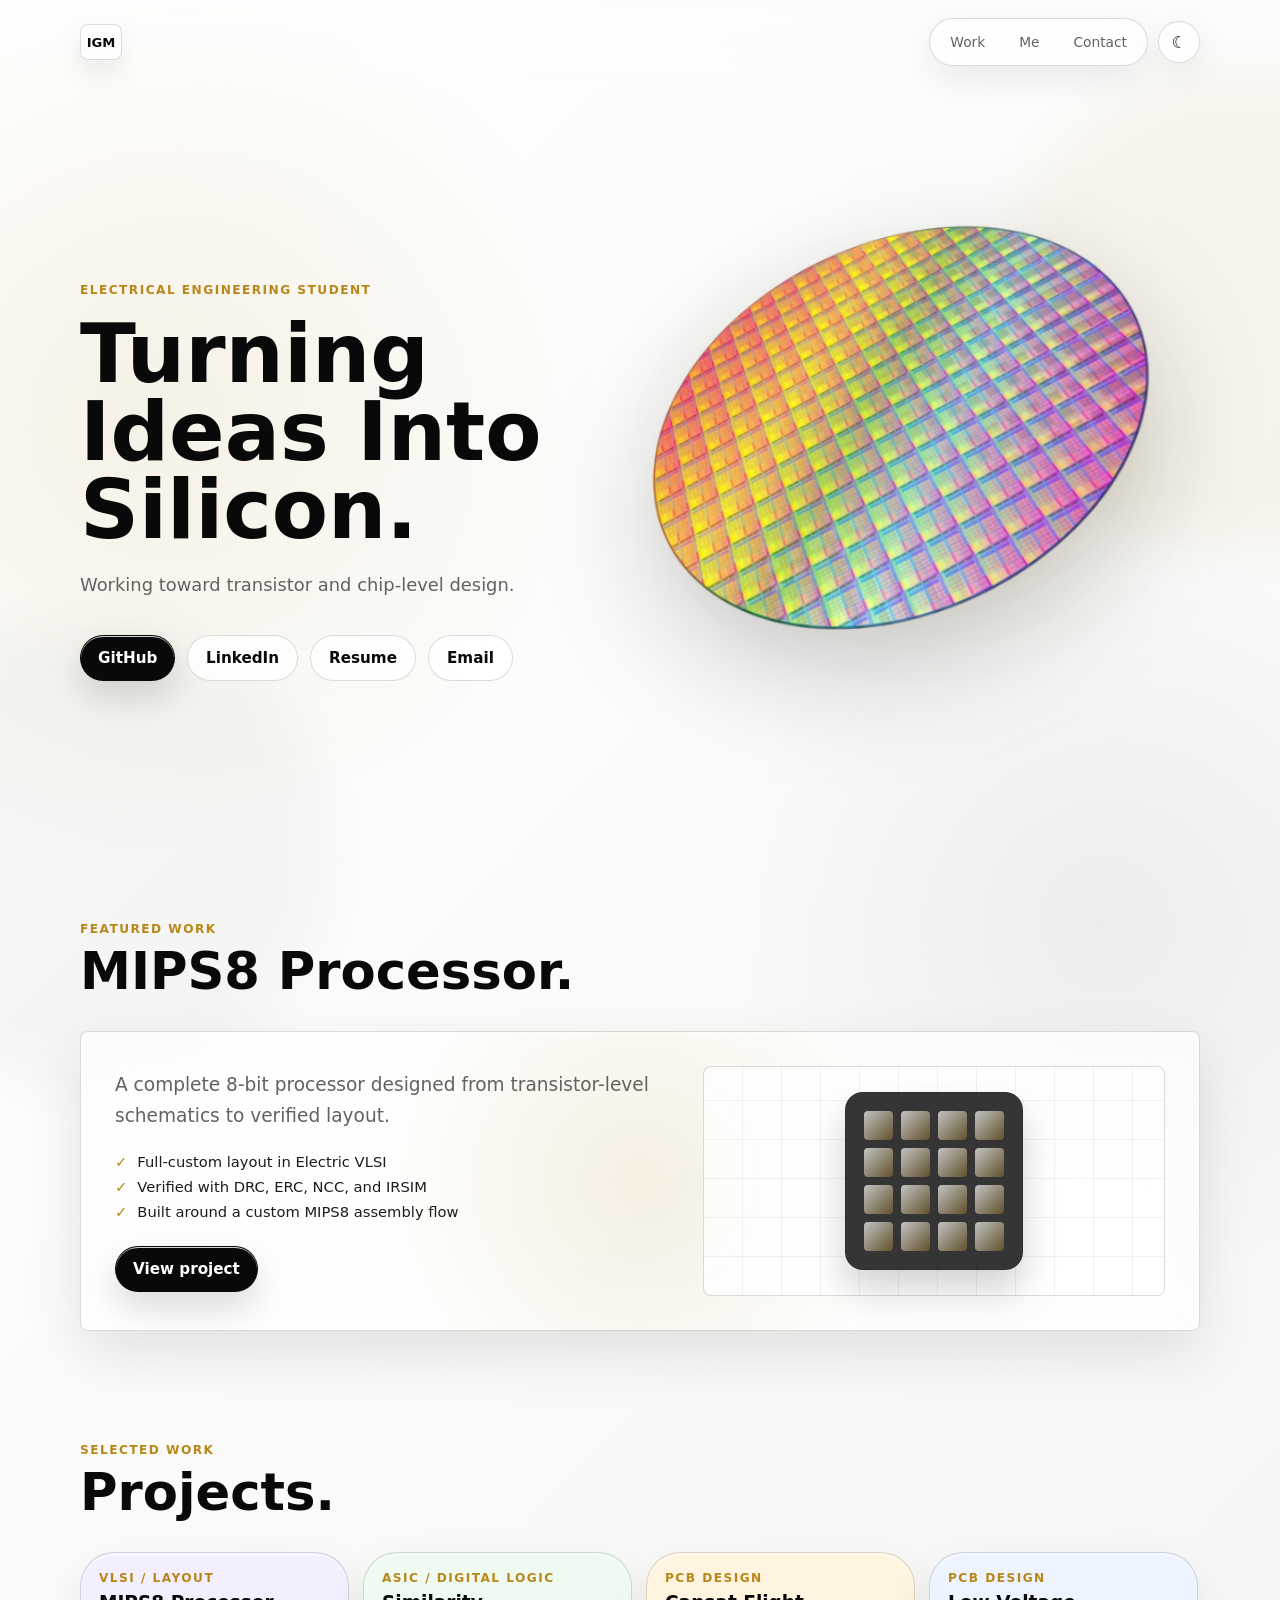
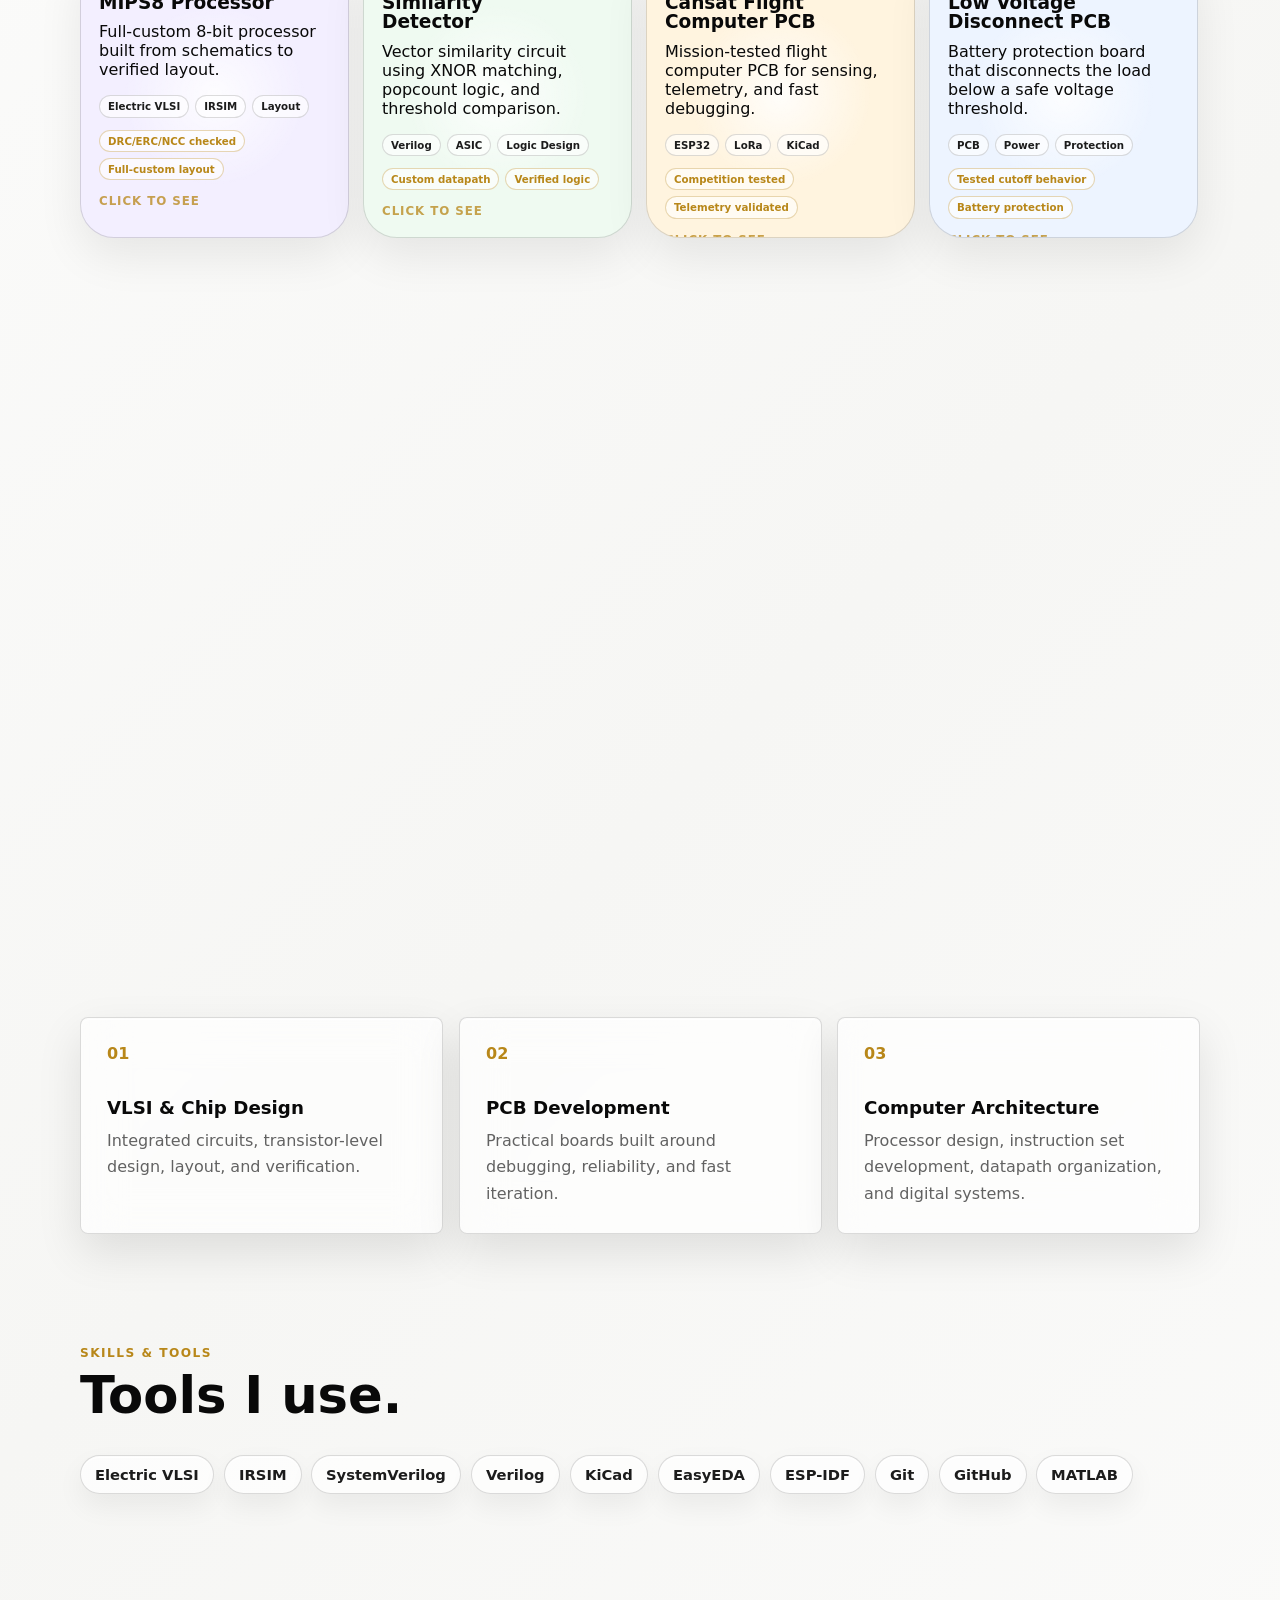
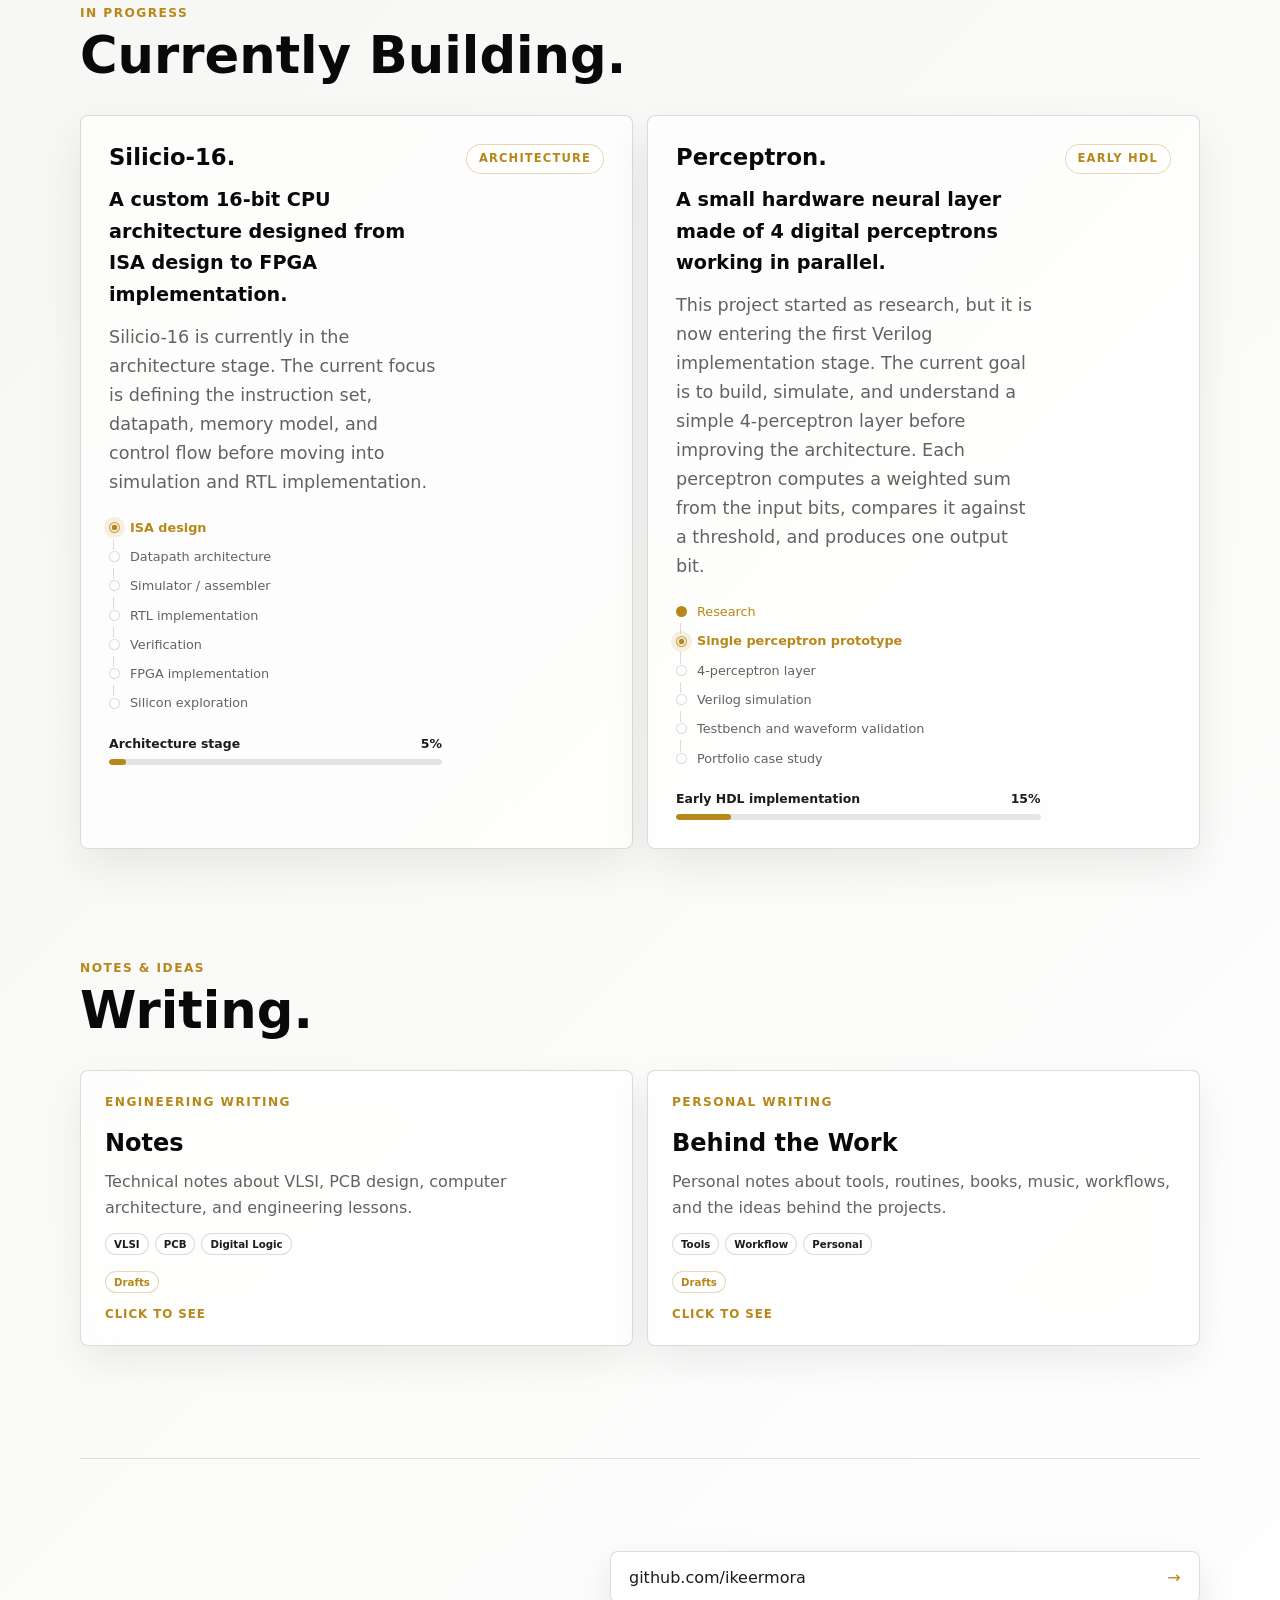
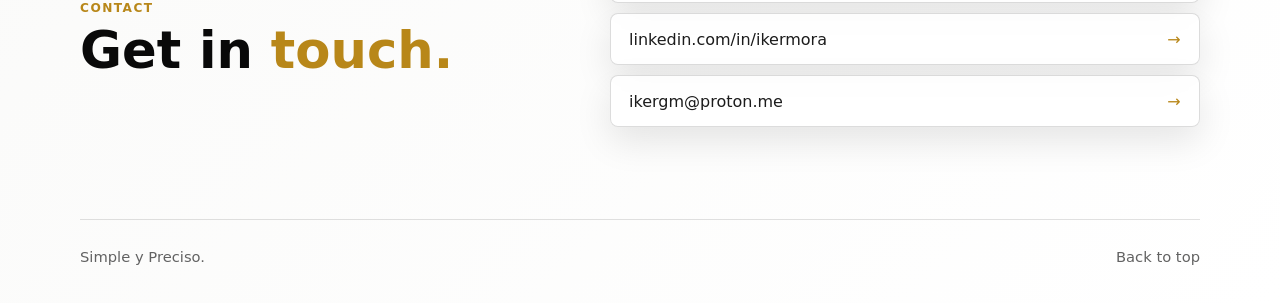
==== index.html @ d5ff3222 "Silicio-16 Update" ====
<!doctype html>
<html lang="en">
  <head>
    <meta charset="UTF-8" />
    <meta name="viewport" content="width=device-width, initial-scale=1.0" />
    <meta
      name="description"
      content="Portfolio of Iker Garcia Morales, Electrical Engineering Student focused on integrated circuit design, VLSI, computer architecture, PCB design, and custom silicon."
    />
    <title>Iker Garcia Morales | Electrical Engineering</title>
    <link rel="icon" type="image/png" href="assets/favicon-wafer.png" />
    <link rel="apple-touch-icon" href="assets/favicon-wafer.png" />
    <link
      rel="preload"
      as="image"
      type="image/avif"
      href="assets/wafer-hero-1200-v2.avif"
      imagesrcset="assets/wafer-hero-640-v2.avif 640w, assets/wafer-hero-1200-v2.avif 1200w"
      imagesizes="(max-width: 560px) 330px, (max-width: 860px) 430px, 590px"
      fetchpriority="high"
    />
    <script>
      document.documentElement.dataset.theme = localStorage.getItem("theme") || "light";
    </script>
    <!-- Google Analytics 4: configure the Measurement ID in analytics-config.js. -->
    <script src="analytics-config.js?v=1"></script>
    <script src="analytics.js?v=1"></script>
    <link rel="stylesheet" href="styles.css?v=45" />
  </head>
  <body>
    <div class="ambient ambient-one"></div>
    <div class="ambient ambient-two"></div>

    <header class="site-header">
      <a class="brand" href="./" aria-label="Iker Garcia Morales home">
        <span class="brand-mark">IGM</span>
        <span class="brand-name">Iker Garcia Morales</span>
      </a>
      <div class="header-controls">
        <nav class="nav-links" aria-label="Primary navigation">
          <a href="#work">Work</a>
          <a href="#about">Me</a>
          <a href="#contact">Contact</a>
        </nav>
        <button class="theme-toggle" type="button" aria-label="Turn on night mode" aria-pressed="false">
          <span aria-hidden="true">☾</span>
        </button>
      </div>
    </header>

    <main id="top">
      <section class="hero section-shell">
        <div class="hero-copy">
          <p class="eyebrow">Electrical Engineering Student</p>
          <h1>Turning Ideas Into Silicon.</h1>
          <p class="hero-text">
            Working toward transistor and chip-level design.
          </p>
          <div class="hero-actions" aria-label="Profile links">
            <a class="button primary" href="https://github.com/ikeermora" target="_blank" rel="noreferrer">
              GitHub
            </a>
            <a class="button secondary" href="https://www.linkedin.com/in/ikermora/" target="_blank" rel="noreferrer">
              LinkedIn
            </a>
            <a class="button secondary" href="files/Iker%27s%20Resume.pdf" target="_blank" rel="noreferrer">
              Resume
            </a>
            <button class="button secondary" type="button" data-copy-email="ikergm@proton.me">
              Email
            </button>
          </div>
        </div>

        <div class="hero-visual" aria-label="Interactive silicon wafer preview">
          <div class="wafer-stage" aria-hidden="true">
            <picture>
              <source
                type="image/avif"
                srcset="assets/wafer-hero-640-v2.avif 640w, assets/wafer-hero-1200-v2.avif 1200w"
                sizes="(max-width: 560px) 330px, (max-width: 860px) 430px, 590px"
              />
              <img
                class="wafer-image"
                src="assets/wafer-hero-1200.png"
                srcset="assets/wafer-hero-640.png 640w, assets/wafer-hero-1200.png 1200w"
                sizes="(max-width: 560px) 330px, (max-width: 860px) 430px, 590px"
                width="1200"
                height="960"
                alt=""
                decoding="async"
                fetchpriority="high"
              />
            </picture>
            <div class="wafer-lens"></div>
          </div>
        </div>
      </section>

      <section class="section-shell featured-section" aria-labelledby="featured-title">
        <div class="section-heading">
          <p class="section-kicker">Featured Work</p>
          <h2 id="featured-title">MIPS8 Processor.</h2>
        </div>
        <div class="featured-card tactile-surface">
          <div class="featured-copy">
            <p class="featured-description">
              A complete 8-bit processor designed from transistor-level schematics to verified layout.
            </p>
            <div class="proof-list" aria-label="MIPS8 project highlights">
              <span>Full-custom layout in Electric VLSI</span>
              <span>Verified with DRC, ERC, NCC, and IRSIM</span>
              <span>Built around a custom MIPS8 assembly flow</span>
            </div>
            <a class="button primary" href="projects/mips8-processor.html">View project</a>
          </div>
          <div class="featured-visual" aria-hidden="true">
            <div class="featured-chip">
              <span></span><span></span><span></span><span></span>
              <span></span><span></span><span></span><span></span>
              <span></span><span></span><span></span><span></span>
              <span></span><span></span><span></span><span></span>
            </div>
          </div>
        </div>
      </section>

      <section id="work" class="section-shell">
        <div class="section-heading">
          <p class="section-kicker">Selected Work</p>
          <h2>Projects.</h2>
        </div>

        <div class="work-grid">
          <a
            class="work-card project-bubble bubble-mips tactile-surface"
            href="projects/mips8-processor.html"
            aria-label="Open MIPS8 Processor project"
          >
            <div class="project-visual project-image-card">
              <img src="assets/7.png" alt="Layout view of the MIPS8 Processor design." loading="lazy" decoding="async" />
            </div>
            <div class="work-card-copy">
              <p class="tag">VLSI / Layout</p>
              <h3>MIPS8 Processor</h3>
              <p>
                Full-custom 8-bit processor built from schematics to verified layout.
              </p>
              <div class="project-tags" aria-label="Technologies">
                <span>Electric VLSI</span><span>IRSIM</span><span>Layout</span>
              </div>
              <div class="proof-badges" aria-label="Proof points">
                <span>DRC/ERC/NCC checked</span><span>Full-custom layout</span>
              </div>
              <span class="project-action">Click to see</span>
            </div>
          </a>

          <a
            class="work-card project-bubble bubble-sim tactile-surface"
            href="projects/similarity-detector.html"
            aria-label="Open Similarity Detector ASIC project"
          >
            <div class="project-visual project-image-card">
              <img
                class="layout-thumbnail layout-thumbnail-sim"
                src="assets/Similarity_detector_white.png"
                alt="Full chip layout view of the Similarity Detector ASIC."
                loading="lazy"
                decoding="async"
              />
            </div>
            <div class="work-card-copy">
              <p class="tag">ASIC / Digital Logic</p>
              <h3>Similarity Detector</h3>
              <p>
                Vector similarity circuit using XNOR matching, popcount logic, and threshold comparison.
              </p>
              <div class="project-tags" aria-label="Technologies">
                <span>Verilog</span><span>ASIC</span><span>Logic Design</span>
              </div>
              <div class="proof-badges" aria-label="Proof points">
                <span>Custom datapath</span><span>Verified logic</span>
              </div>
              <span class="project-action">Click to see</span>
            </div>
          </a>

          <a
            class="work-card project-bubble bubble-cansat tactile-surface"
            href="projects/cansat-flight-computer.html"
            aria-label="Open Cansat Flight Computer PCB project"
          >
            <div class="project-visual project-image-card">
              <img src="assets/2-Photoroom.png" alt="3D render of the Cansat Flight Computer PCB." loading="lazy" decoding="async" />
            </div>
            <div class="work-card-copy">
              <p class="tag">PCB Design</p>
              <h3>Cansat Flight Computer PCB</h3>
              <p>
                Mission-tested flight computer PCB for sensing, telemetry, and fast debugging.
              </p>
              <div class="project-tags" aria-label="Technologies">
                <span>ESP32</span><span>LoRa</span><span>KiCad</span>
              </div>
              <div class="proof-badges" aria-label="Proof points">
                <span>Competition tested</span><span>Telemetry validated</span>
              </div>
              <span class="project-action">Click to see</span>
            </div>
          </a>

          <a
            class="work-card project-bubble bubble-lvd tactile-surface"
            href="projects/low-voltage-disconnect.html"
            aria-label="Open Low Voltage Disconnect PCB project"
          >
            <div class="project-visual project-image-card">
              <img src="assets/3-Photoroom.png" alt="3D render of the Low Voltage Disconnect PCB." loading="lazy" decoding="async" />
            </div>
            <div class="work-card-copy">
              <p class="tag">PCB Design</p>
              <h3>Low Voltage Disconnect PCB</h3>
              <p>
                Battery protection board that disconnects the load below a safe voltage threshold.
              </p>
              <div class="project-tags" aria-label="Technologies">
                <span>PCB</span><span>Power</span><span>Protection</span>
              </div>
              <div class="proof-badges" aria-label="Proof points">
                <span>Tested cutoff behavior</span><span>Battery protection</span>
              </div>
              <span class="project-action">Click to see</span>
            </div>
          </a>
        </div>
      </section>

      <section id="about" class="section-shell intro-grid" aria-label="Me - Iker Garcia Morales">
        <div>
          <p class="section-kicker">Me</p>
          <h2>Building custom <span class="accent-text">silicon.</span></h2>
        </div>
        <div class="about-copy">
          <p>
            Hey, I’m Iker Garcia Morales, a Walton International Scholarship
            recipient at John Brown University pursuing a double major
            in Electrical Engineering and Robotics & Mechatronics Engineering.
          </p>
          <p>
            My work focuses on integrated circuit design, VLSI, and computer
            architecture, with the goal of understanding and building systems
            from the transistor level up.
          </p>
          <p>
            I’m passionate about open-source technology because I believe the
            best ideas grow when people build, learn, and share knowledge
            together.
          </p>
        </div>
      </section>

      <section id="expertise" class="section-shell expertise-section">
        <div class="section-heading">
          <p class="section-kicker">What I work on</p>
          <h2>Technical Focus.</h2>
        </div>
        <div class="expertise-grid">
          <div class="expertise-item">
            <span>01</span>
            <h3>VLSI & Chip Design</h3>
            <p>Integrated circuits, transistor-level design, layout, and verification.</p>
          </div>
          <div class="expertise-item">
            <span>02</span>
            <h3>PCB Development</h3>
            <p>Practical boards built around debugging, reliability, and fast iteration.</p>
          </div>
          <div class="expertise-item">
            <span>03</span>
            <h3>Computer Architecture</h3>
            <p>Processor design, instruction set development, datapath organization, and digital systems.</p>
          </div>
        </div>
      </section>

      <section class="section-shell skills-section">
        <div class="section-heading">
          <p class="section-kicker">Skills & Tools</p>
          <h2>Tools I use.</h2>
        </div>
        <div class="tool-grid" aria-label="Engineering tools and skills">
          <span>Electric VLSI</span>
          <span>IRSIM</span>
          <span>SystemVerilog</span>
          <span>Verilog</span>
          <span>KiCad</span>
          <span>EasyEDA</span>
          <span>ESP-IDF</span>
          <span>Git</span>
          <span>GitHub</span>
          <span>MATLAB</span>
        </div>
      </section>

      <section id="currently-building" class="section-shell current-section">
        <div class="section-heading">
          <p class="section-kicker">In Progress</p>
          <h2>Currently Building.</h2>
        </div>
        <div class="current-grid">
          <article id="silicio-16" class="current-card">
            <div class="current-copy">
              <h3>Silicio-16.</h3>
              <p class="current-lead">
                A custom 16-bit CPU architecture designed from ISA design to FPGA implementation.
              </p>
              <p>
                Silicio-16 is currently in the architecture stage. The current focus is defining
                the instruction set, datapath, memory model, and control flow before moving into
                simulation and RTL implementation.
              </p>
              <div class="roadmap" aria-label="Silicio-16 roadmap">
                <span class="is-active">ISA design</span>
                <span>Datapath architecture</span>
                <span>Simulator / assembler</span>
                <span>RTL implementation</span>
                <span>Verification</span>
                <span>FPGA implementation</span>
                <span>Silicon exploration</span>
              </div>
              <div class="progress-meta">
                <span>Architecture stage</span>
                <span>5%</span>
              </div>
              <div class="progress-track" aria-label="Silicio-16 progress: 5%">
                <span style="width: 5%"></span>
              </div>
            </div>
            <span class="status-badge">Architecture</span>
          </article>

          <article class="current-card">
            <div class="current-copy">
              <h3>Perceptron.</h3>
              <p class="current-lead">
                A small hardware neural layer made of 4 digital perceptrons working in parallel.
              </p>
              <p>
                This project started as research, but it is now entering the first Verilog
                implementation stage. The current goal is to build, simulate, and understand a
                simple 4-perceptron layer before improving the architecture. Each perceptron
                computes a weighted sum from the input bits, compares it against a threshold, and
                produces one output bit.
              </p>
              <div class="roadmap" aria-label="Perceptron roadmap">
                <span class="is-complete">Research</span>
                <span class="is-active">Single perceptron prototype</span>
                <span>4-perceptron layer</span>
                <span>Verilog simulation</span>
                <span>Testbench and waveform validation</span>
                <span>Portfolio case study</span>
              </div>
              <div class="progress-meta">
                <span>Early HDL implementation</span>
                <span>15%</span>
              </div>
              <div class="progress-track" aria-label="Perceptron progress: 15%">
                <span style="width: 15%"></span>
              </div>
            </div>
            <span class="status-badge">Early HDL</span>
          </article>
        </div>
      </section>

      <section id="writing" class="section-shell writing-section">
        <div class="section-heading">
          <p class="section-kicker">Notes & Ideas</p>
          <h2>Writing.</h2>
        </div>

        <div class="writing-overview-grid">
          <a class="writing-overview-card tactile-surface" href="writing/notes.html">
            <p class="tag">Engineering writing</p>
            <h3>Notes</h3>
            <p>Technical notes about VLSI, PCB design, computer architecture, and engineering lessons.</p>
            <div class="project-tags" aria-label="Topics">
              <span>VLSI</span><span>PCB</span><span>Digital Logic</span>
            </div>
            <span class="status-badge">Drafts</span>
            <span class="project-action">Click to see</span>
          </a>
          <a class="writing-overview-card tactile-surface" href="writing/behind-the-work.html">
            <p class="tag">Personal writing</p>
            <h3>Behind the Work</h3>
            <p>Personal notes about tools, routines, books, music, workflows, and the ideas behind the projects.</p>
            <div class="project-tags" aria-label="Topics">
              <span>Tools</span><span>Workflow</span><span>Personal</span>
            </div>
            <span class="status-badge">Drafts</span>
            <span class="project-action">Click to see</span>
          </a>
        </div>
      </section>

      <section id="contact" class="section-shell contact-section">
        <div>
          <p class="section-kicker">Contact</p>
          <h2>Get in <span class="accent-text">touch.</span></h2>
        </div>
        <div class="contact-links">
          <a href="https://github.com/ikeermora" target="_blank" rel="noreferrer">github.com/ikeermora</a>
          <a href="https://www.linkedin.com/in/ikermora/" target="_blank" rel="noreferrer">linkedin.com/in/ikermora</a>
          <button type="button" data-copy-email="ikergm@proton.me">ikergm@proton.me</button>
        </div>
      </section>
    </main>

    <footer class="site-footer">
      <span>Simple y Preciso.</span>
      <a href="#top">Back to top</a>
    </footer>

    <div class="copy-toast" role="status" aria-live="polite">Mail copiado</div>

    <script src="script.js?v=40"></script>
  </body>
</html>
---- styles.css ----
:root {
  color-scheme: light;
  --ink: #090909;
  --muted: #626262;
  --line: rgba(9, 9, 9, 0.12);
  --soft-line: rgba(9, 9, 9, 0.14);
  --panel: rgba(255, 255, 255, 0.68);
  --panel-strong: rgba(255, 255, 255, 0.86);
  --accent: #b88719;
  --graphite: #1c1c1c;
  --shadow: 0 28px 80px rgba(9, 9, 9, 0.14);
  --page-glow-one: rgba(184, 135, 25, 0.1);
  --page-glow-two: rgba(9, 9, 9, 0.05);
  --page-start: #ffffff;
  --page-mid: #f6f6f4;
  --page-end: #ffffff;
  --glass: rgba(255, 255, 255, 0.72);
  --hover-fill: rgba(9, 9, 9, 0.06);
  --image-surface: rgba(255, 255, 255, 0.2);
  --primary-bg: #090909;
  --primary-text: #ffffff;
  --ambient-two: rgba(9, 9, 9, 0.08);
  --bubble-shine: rgba(255, 255, 255, 0.86);
  --radius: 8px;
  --ease-apple: cubic-bezier(0.16, 1, 0.3, 1);
  --wafer-scale: 1;
  --wafer-opacity: 1;
  --wafer-shift: 0px;
  --card-hover-border: rgba(184, 135, 25, 0.34);
  --card-hover-glow: rgba(184, 135, 25, 0.14);
  --card-hover-shadow: 0 24px 58px rgba(9, 9, 9, 0.16);
  font-family: Inter, ui-sans-serif, system-ui, -apple-system, BlinkMacSystemFont, "Segoe UI", sans-serif;
}

:root[data-theme="dark"] {
  color-scheme: dark;
  --ink: #f7f7f3;
  --muted: #b9b9b2;
  --line: rgba(255, 255, 255, 0.14);
  --soft-line: rgba(255, 255, 255, 0.16);
  --panel: rgba(18, 18, 18, 0.62);
  --panel-strong: rgba(28, 28, 28, 0.86);
  --accent: #d5a633;
  --graphite: #f1f1ed;
  --shadow: 0 28px 80px rgba(0, 0, 0, 0.42);
  --page-glow-one: rgba(213, 166, 51, 0.12);
  --page-glow-two: rgba(255, 255, 255, 0.05);
  --page-start: #050505;
  --page-mid: #101010;
  --page-end: #050505;
  --glass: rgba(22, 22, 22, 0.72);
  --hover-fill: rgba(255, 255, 255, 0.08);
  --image-surface: rgba(255, 255, 255, 0.04);
  --primary-bg: #f7f7f3;
  --primary-text: #050505;
  --ambient-two: rgba(255, 255, 255, 0.08);
  --bubble-shine: rgba(255, 255, 255, 0.12);
  --card-hover-border: rgba(213, 166, 51, 0.24);
  --card-hover-glow: rgba(213, 166, 51, 0.1);
  --card-hover-shadow: 0 24px 58px rgba(0, 0, 0, 0.28);
}

:root[data-theme="dark"] .bubble-cansat {
  --bubble-bg: #19150e;
}

:root[data-theme="dark"] .bubble-lvd {
  --bubble-bg: #101722;
}

:root[data-theme="dark"] .bubble-mips {
  --bubble-bg: #161322;
}

:root[data-theme="dark"] .bubble-sim {
  --bubble-bg: #101a13;
}

* {
  box-sizing: border-box;
}

html {
  scroll-behavior: smooth;
}

body {
  margin: 0;
  min-height: 100vh;
  color: var(--ink);
  background:
    radial-gradient(circle at 12% 8%, var(--page-glow-one), transparent 28rem),
    radial-gradient(circle at 86% 18%, var(--page-glow-two), transparent 24rem),
    linear-gradient(135deg, var(--page-start) 0%, var(--page-mid) 48%, var(--page-end) 100%);
  overflow-x: hidden;
  transition: background 600ms var(--ease-apple), color 600ms var(--ease-apple);
}

body > .site-header,
body > main,
body > .site-footer {
  animation: page-fade-in 720ms var(--ease-apple) backwards;
}

body > main {
  animation-delay: 70ms;
}

body > .site-footer {
  animation-delay: 120ms;
}

@keyframes page-fade-in {
  from {
    opacity: 0;
    filter: blur(5px);
    transform: translateY(12px);
  }

  to {
    opacity: 1;
    filter: blur(0);
    transform: translateY(0);
  }
}

a {
  color: inherit;
  text-decoration: none;
}

.ambient {
  position: fixed;
  z-index: -1;
  width: 30rem;
  height: 30rem;
  border-radius: 50%;
  filter: blur(24px);
  opacity: 0.35;
  pointer-events: none;
}

.ambient-one {
  top: 8vh;
  right: -12rem;
  background: rgba(184, 135, 25, 0.16);
}

.ambient-two {
  bottom: -12rem;
  left: -9rem;
  background: var(--ambient-two);
}

.site-header {
  position: sticky;
  top: 0;
  z-index: 10;
  display: flex;
  align-items: center;
  justify-content: space-between;
  width: min(1120px, calc(100% - 40px));
  margin: 0 auto;
  padding: 18px 0;
  backdrop-filter: blur(20px);
  transform: translateY(0);
  transition: transform 600ms var(--ease-apple), filter 420ms var(--ease-apple), opacity 420ms var(--ease-apple);
  will-change: transform;
}

.site-header.header-hidden {
  opacity: 0;
  pointer-events: none;
  transform: translateY(-115%);
}

.brand,
.header-controls,
.nav-links {
  display: flex;
  align-items: center;
}

.header-controls {
  gap: 10px;
}

.brand {
  gap: 0;
  font-size: 0.92rem;
  font-weight: 650;
}

.brand-mark {
  display: grid;
  width: 42px;
  height: 36px;
  place-items: center;
  border: 1px solid var(--soft-line);
  border-radius: 8px;
  background: var(--glass);
  box-shadow: 0 12px 28px rgba(9, 9, 9, 0.08);
  backdrop-filter: blur(18px) saturate(1.4);
  font-size: 0.82rem;
}

.brand-name {
  display: inline-block;
  max-width: 0;
  margin-left: 0;
  opacity: 0;
  overflow: hidden;
  transform: translateX(-8px);
  transition:
    max-width 520ms var(--ease-apple),
    margin-left 420ms var(--ease-apple),
    opacity 320ms var(--ease-apple),
    transform 520ms var(--ease-apple);
  white-space: nowrap;
}

.brand:hover .brand-name,
.brand:focus-visible .brand-name {
  max-width: 180px;
  margin-left: 10px;
  opacity: 1;
  transform: translateX(0);
}

.nav-links {
  gap: 6px;
  padding: 6px;
  border: 1px solid var(--soft-line);
  border-radius: 999px;
  background: var(--glass);
  box-shadow: 0 12px 35px rgba(9, 9, 9, 0.08);
  backdrop-filter: blur(18px) saturate(1.6);
}

.nav-links a {
  border-radius: 999px;
  padding: 9px 14px;
  color: var(--muted);
  font-size: 0.86rem;
  transition: background 420ms var(--ease-apple), color 420ms var(--ease-apple);
}

.nav-links a:hover,
.nav-links a:focus-visible {
  background: var(--hover-fill);
  color: var(--ink);
}

.theme-toggle {
  display: grid;
  width: 42px;
  height: 42px;
  place-items: center;
  border: 1px solid var(--soft-line);
  border-radius: 999px;
  color: var(--ink);
  background: var(--glass);
  box-shadow: 0 12px 35px rgba(9, 9, 9, 0.08);
  backdrop-filter: blur(18px) saturate(1.6);
  cursor: pointer;
  font: inherit;
  font-size: 1.05rem;
  transition: transform 520ms var(--ease-apple), background 520ms var(--ease-apple), color 520ms var(--ease-apple);
}

.theme-toggle:hover,
.theme-toggle:focus-visible {
  transform: translateY(-2px) scale(1.04);
  background: var(--hover-fill);
}

.section-shell {
  width: min(1120px, calc(100% - 40px));
  margin: 0 auto;
}

.hero {
  display: grid;
  grid-template-columns: minmax(0, 1.04fr) minmax(320px, 0.96fr);
  gap: 64px;
  align-items: center;
  min-height: calc(100vh - 72px);
  padding: 52px 0 84px;
}

.eyebrow,
.section-kicker,
.tag {
  margin: 0;
  color: var(--accent);
  font-size: 0.76rem;
  font-weight: 760;
  letter-spacing: 0.12em;
  text-transform: uppercase;
}

h1,
h2,
h3,
p {
  overflow-wrap: break-word;
}

h1 {
  max-width: 760px;
  margin: 18px 0 22px;
  font-size: clamp(3rem, 6.4vw, 5.35rem);
  line-height: 0.95;
}

h2 {
  margin: 10px 0 0;
  font-size: clamp(2rem, 4vw, 4rem);
  line-height: 1;
}

h3 {
  margin: 0;
  font-size: 1.14rem;
}

.hero-text {
  max-width: 620px;
  margin: 0;
  color: var(--muted);
  font-size: clamp(1.03rem, 1.4vw, 1.22rem);
  line-height: 1.72;
}

.hero-actions {
  display: flex;
  flex-wrap: wrap;
  gap: 12px;
  margin-top: 34px;
}

.button {
  --pointer-x: 50%;
  --pointer-y: 50%;
  position: relative;
  display: inline-flex;
  align-items: center;
  justify-content: center;
  min-height: 46px;
  border: 0;
  border-radius: 999px;
  padding: 0 18px;
  color: inherit;
  cursor: pointer;
  font: inherit;
  font-size: 0.95rem;
  font-weight: 680;
  overflow: hidden;
  transition: transform 600ms var(--ease-apple), box-shadow 600ms var(--ease-apple), background 600ms var(--ease-apple);
}

.button::before,
.contact-links a::before,
.contact-links button::before,
.tool-grid span::before {
  position: absolute;
  inset: -1px;
  content: "";
  background: radial-gradient(circle at var(--pointer-x) var(--pointer-y), rgba(255, 255, 255, 0.9), rgba(184, 135, 25, 0.16) 34%, transparent 62%);
  opacity: 0;
  pointer-events: none;
  transition: opacity 520ms var(--ease-apple);
}

.button:hover::before,
.button:focus-visible::before,
.contact-links a:hover::before,
.contact-links a:focus-visible::before,
.contact-links button:hover::before,
.contact-links button:focus-visible::before,
.tool-grid span:hover::before {
  opacity: 1;
}

.button:hover,
.button:focus-visible {
  transform: translateY(-3px) scale(1.02);
}

.button.primary {
  color: var(--primary-text);
  background: var(--primary-bg);
  box-shadow: 0 16px 34px rgba(9, 9, 9, 0.14);
}

.button.secondary {
  border: 1px solid var(--soft-line);
  background: rgba(255, 255, 255, 0.84);
  color: var(--ink);
  backdrop-filter: blur(16px);
}

:root[data-theme="dark"] .button.secondary {
  background: rgba(52, 52, 52, 0.9);
}

.hero-visual {
  position: relative;
  min-height: 570px;
  overflow: visible;
  perspective: 1100px;
}

.wafer-stage {
  --wafer-tilt-x: 0deg;
  --wafer-tilt-y: 0deg;
  position: absolute;
  inset: 8px 0 auto auto;
  display: grid;
  width: min(112%, 590px);
  aspect-ratio: 1.25;
  place-items: center;
  overflow: visible;
  border: 0;
  border-radius: 0;
  background: transparent;
  box-shadow: none;
  backdrop-filter: none;
  opacity: var(--wafer-opacity);
  scale: var(--wafer-scale);
  translate: 0 var(--wafer-shift);
  transition: opacity 180ms linear, scale 180ms linear, translate 180ms linear;
}

.wafer-stage::before {
  position: absolute;
  inset: 18% 10% 8%;
  border-radius: 50%;
  content: "";
  background: rgba(184, 135, 25, 0.1);
  filter: blur(42px);
  opacity: 0.52;
  pointer-events: none;
  animation: wafer-glow 6.2s ease-in-out infinite;
}

.wafer-stage::after {
  display: none;
}

.wafer-stage picture {
  display: block;
  width: 100%;
  height: 100%;
  animation: wafer-idle-float 6.2s ease-in-out infinite;
  transform-origin: 52% 48%;
  will-change: transform;
}

.wafer-image {
  display: block;
  width: 100%;
  height: 100%;
  object-fit: contain;
  filter: drop-shadow(0 30px 40px rgba(9, 9, 9, 0.14));
  transform: scale(1);
  transition: transform 720ms cubic-bezier(0.16, 1, 0.3, 1), filter 720ms cubic-bezier(0.16, 1, 0.3, 1);
  will-change: transform;
}

@media (hover: hover) and (pointer: fine) {
  .wafer-stage:hover picture,
  .wafer-stage.is-lens-active picture {
    animation-play-state: paused;
  }

  .wafer-stage:hover .wafer-image,
  .wafer-stage.is-lens-active .wafer-image {
    filter: drop-shadow(0 38px 52px rgba(9, 9, 9, 0.2));
    transform: perspective(900px) rotateX(var(--wafer-tilt-y)) rotateY(var(--wafer-tilt-x)) scale(1.085);
  }

  .wafer-stage.is-lens-active::before {
    opacity: 0.74;
  }
}

.wafer-lens {
  position: absolute;
  top: 0;
  left: 0;
  z-index: 2;
  width: 124px;
  height: 124px;
  border-radius: 50%;
  opacity: 0;
  pointer-events: none;
  background-repeat: no-repeat;
  filter: drop-shadow(0 14px 18px rgba(9, 9, 9, 0.1));
  -webkit-mask-image: radial-gradient(circle, #000 46%, rgba(0, 0, 0, 0.66) 68%, transparent 100%);
  mask-image: radial-gradient(circle, #000 46%, rgba(0, 0, 0, 0.66) 68%, transparent 100%);
  transform: translate3d(-50%, -50%, 0) scale(0.92);
  transition: opacity 280ms var(--ease-apple), transform 420ms var(--ease-apple);
  will-change: left, top, background-position, opacity, transform;
}

.wafer-stage.is-lens-active .wafer-lens {
  opacity: 0.9;
  transform: translate3d(-50%, -50%, 0) scale(1);
}

@keyframes wafer-idle-float {
  0%,
  100% {
    transform: translate3d(0, 0, 0) rotate(-0.55deg);
  }
  50% {
    transform: translate3d(0, -14px, 0) rotate(0.7deg);
  }
}

@keyframes wafer-glow {
  0%,
  100% {
    opacity: 0.42;
    transform: scale(0.98);
  }
  50% {
    opacity: 0.66;
    transform: scale(1.04);
  }
}

@media (hover: none), (pointer: coarse) {
  .wafer-lens {
    display: none;
  }
}

.glass-panel {
  position: absolute;
  inset: 36px 0 auto auto;
  width: min(100%, 500px);
  aspect-ratio: 0.82;
  overflow: hidden;
  border: 1px solid var(--soft-line);
  border-radius: 8px;
  background:
    linear-gradient(135deg, rgba(255, 255, 255, 0.84), rgba(255, 255, 255, 0.34)),
    repeating-linear-gradient(90deg, rgba(9, 9, 9, 0.07) 0 1px, transparent 1px 42px),
    repeating-linear-gradient(0deg, rgba(9, 9, 9, 0.07) 0 1px, transparent 1px 42px);
  box-shadow: var(--shadow);
  backdrop-filter: blur(26px) saturate(1.7);
}

.chip-core {
  position: absolute;
  top: 22%;
  left: 18%;
  display: grid;
  grid-template-columns: repeat(2, 1fr);
  gap: 8px;
  width: 48%;
  aspect-ratio: 1;
  padding: 16px;
  border: 1px solid rgba(9, 9, 9, 0.16);
  border-radius: 8px;
  background:
    linear-gradient(135deg, rgba(12, 12, 12, 0.92), rgba(54, 54, 54, 0.78)),
    radial-gradient(circle at 20% 20%, rgba(255, 255, 255, 0.24), transparent 45%);
  box-shadow: inset 0 1px 0 rgba(255, 255, 255, 0.22), 0 28px 55px rgba(9, 9, 9, 0.18);
}

.chip-core span {
  border-radius: 4px;
  background: linear-gradient(135deg, rgba(255, 255, 255, 0.82), rgba(255, 255, 255, 0.28));
  opacity: 0.78;
}

.trace {
  position: absolute;
  height: 2px;
  background: linear-gradient(90deg, transparent, rgba(9, 9, 9, 0.46), transparent);
  transform-origin: left center;
}

.trace-one {
  top: 30%;
  left: 5%;
  width: 76%;
  transform: rotate(18deg);
}

.trace-two {
  top: 57%;
  left: 19%;
  width: 84%;
  transform: rotate(-22deg);
}

.trace-three {
  top: 78%;
  left: 6%;
  width: 70%;
  transform: rotate(9deg);
}

.pad-grid {
  position: absolute;
  right: 8%;
  bottom: 10%;
  display: grid;
  grid-template-columns: repeat(4, 1fr);
  gap: 12px;
}

.pad-grid span {
  width: 18px;
  height: 18px;
  border: 1px solid rgba(9, 9, 9, 0.12);
  border-radius: 50%;
  background: rgba(9, 9, 9, 0.08);
}

.floating-spec {
  position: absolute;
  right: 8%;
  bottom: 48px;
  width: min(310px, 72%);
  border: 1px solid var(--soft-line);
  border-radius: 8px;
  padding: 18px;
  color: inherit;
  text-align: left;
  appearance: none;
  background: rgba(255, 255, 255, 0.66);
  box-shadow: 0 18px 50px rgba(9, 9, 9, 0.12);
  backdrop-filter: blur(22px) saturate(1.6);
  cursor: pointer;
  font: inherit;
}

.floating-spec span {
  display: block;
  margin-bottom: 6px;
  color: var(--accent);
  font-size: 0.76rem;
  font-weight: 760;
  letter-spacing: 0.12em;
}

.floating-spec strong {
  display: block;
  line-height: 1.35;
}

.tactile-surface {
  --pointer-x: 50%;
  --pointer-y: 50%;
  position: relative;
  overflow: hidden;
  transform: translateY(0) scale(1) rotateX(0deg);
  transition:
    transform 600ms var(--ease-apple),
    border-color 600ms var(--ease-apple),
    background 600ms var(--ease-apple),
    box-shadow 600ms var(--ease-apple);
  will-change: transform;
}

.tactile-surface::before {
  position: absolute;
  inset: -1px;
  content: "";
  background:
    radial-gradient(
      circle at var(--pointer-x) var(--pointer-y),
      rgba(255, 255, 255, 0.96),
      rgba(184, 135, 25, 0.14) 28%,
      transparent 56%
    );
  opacity: 0;
  pointer-events: none;
  transition: opacity 520ms var(--ease-apple);
}

.tactile-surface::after {
  position: absolute;
  inset: 1px;
  border-radius: inherit;
  content: "";
  border-top: 1px solid rgba(255, 255, 255, 0.82);
  pointer-events: none;
}

.tactile-surface:hover,
.tactile-surface:focus-visible {
  transform: translateY(-10px) scale(1.025) rotateX(2deg);
  border-color: rgba(184, 135, 25, 0.34);
  background: rgba(255, 255, 255, 0.86);
  box-shadow:
    0 34px 80px rgba(9, 9, 9, 0.16),
    inset 0 1px 0 rgba(255, 255, 255, 0.84);
}

.tactile-surface:hover::before,
.tactile-surface:focus-visible::before {
  opacity: 1;
}

.tactile-surface:active {
  transform: translateY(-4px) scale(0.992);
  box-shadow:
    0 18px 48px rgba(9, 9, 9, 0.12),
    inset 0 1px 16px rgba(9, 9, 9, 0.08);
}

.intro-grid,
.contact-section {
  display: grid;
  grid-template-columns: 0.9fr 1.1fr;
  gap: 48px;
  align-items: start;
  padding: 92px 0;
  border-top: 1px solid var(--line);
}

.about-copy {
  display: grid;
  gap: 18px;
}

.about-copy p,
.intro-grid > p {
  margin: 0;
  color: var(--muted);
  font-size: 1.2rem;
  line-height: 1.75;
}

.section-heading {
  max-width: 760px;
  margin-bottom: 34px;
}

.js .scroll-reveal {
  opacity: 0;
  transform: translate3d(0, 26px, 0) scale(0.985);
  transition:
    opacity 760ms var(--ease-apple),
    transform 760ms var(--ease-apple),
    filter 760ms var(--ease-apple);
  will-change: opacity, transform;
}

.js .scroll-reveal.is-visible {
  opacity: 1;
  transform: translate3d(0, 0, 0) scale(1);
}

.js .scroll-reveal.is-visible:nth-child(2) {
  transition-delay: 70ms;
}

.js .scroll-reveal.is-visible:nth-child(3) {
  transition-delay: 140ms;
}

.js .scroll-reveal.is-visible:nth-child(4) {
  transition-delay: 210ms;
}

.scroll-text {
  color: color-mix(in srgb, var(--ink) 48%, transparent);
  transition: color 760ms var(--ease-apple), opacity 760ms var(--ease-apple);
}

.scroll-text.is-visible {
  color: var(--ink);
}

.section-intro {
  max-width: 680px;
  margin: 12px 0 0;
  color: var(--muted);
  font-size: 1.06rem;
  line-height: 1.65;
}

.featured-section {
  padding: 10px 0 112px;
}

.featured-card {
  --pointer-x: 50%;
  --pointer-y: 50%;
  display: grid;
  grid-template-columns: minmax(0, 1.1fr) minmax(260px, 0.9fr);
  gap: 24px;
  align-items: center;
  overflow: hidden;
  border: 1px solid var(--soft-line);
  border-radius: var(--radius);
  padding: 34px;
  background:
    radial-gradient(circle at var(--pointer-x) var(--pointer-y), rgba(184, 135, 25, 0.12), transparent 44%),
    var(--panel);
  box-shadow: 0 22px 58px rgba(9, 9, 9, 0.1);
  backdrop-filter: blur(22px) saturate(1.45);
}

:root[data-theme="dark"] .featured-card.tactile-surface:hover,
:root[data-theme="dark"] .featured-card.tactile-surface:focus-visible {
  border-color: rgba(213, 166, 51, 0.24);
  background:
    radial-gradient(circle at var(--pointer-x) var(--pointer-y), rgba(213, 166, 51, 0.1), transparent 48%),
    var(--panel);
  box-shadow: 0 24px 58px rgba(0, 0, 0, 0.28);
  transform: translateY(-5px) scale(1.008);
}

:root[data-theme="dark"] .featured-card.tactile-surface:hover::before,
:root[data-theme="dark"] .featured-card.tactile-surface:focus-visible::before {
  opacity: 0.12;
}

:root[data-theme="dark"] :is(
  .work-card,
  .expertise-item,
  .current-card,
  .writing-overview-card,
  .writing-card,
  .contact-links a,
  .contact-links button
).tactile-surface:hover,
:root[data-theme="dark"] :is(
  .work-card,
  .expertise-item,
  .current-card,
  .writing-overview-card,
  .writing-card,
  .contact-links a,
  .contact-links button
).tactile-surface:focus-visible {
  border-color: var(--card-hover-border);
  background:
    radial-gradient(circle at var(--pointer-x) var(--pointer-y), var(--card-hover-glow), transparent 48%),
    var(--panel);
  box-shadow: var(--card-hover-shadow);
  transform: translateY(-5px) scale(1.008);
}

:root[data-theme="dark"] :is(
  .work-card,
  .expertise-item,
  .current-card,
  .writing-overview-card,
  .writing-card,
  .contact-links a,
  .contact-links button
).tactile-surface:hover::before,
:root[data-theme="dark"] :is(
  .work-card,
  .expertise-item,
  .current-card,
  .writing-overview-card,
  .writing-card,
  .contact-links a,
  .contact-links button
).tactile-surface:focus-visible::before {
  opacity: 0.12;
}

:root[data-theme="dark"] .project-bubble.tactile-surface:hover,
:root[data-theme="dark"] .project-bubble.tactile-surface:focus-visible {
  background:
    radial-gradient(circle at var(--pointer-x) var(--pointer-y), var(--card-hover-glow), transparent 48%),
    var(--bubble-bg);
}

:root[data-theme="dark"] .tool-grid span:hover::before {
  opacity: 0.16;
}

.featured-description {
  max-width: 640px;
  margin: 0;
  color: var(--muted);
  font-size: 1.16rem;
  line-height: 1.65;
}

.proof-list {
  display: grid;
  gap: 8px;
  margin: 22px 0 26px;
}

.proof-list span {
  color: var(--graphite);
  font-size: 0.92rem;
}

.proof-list span::before {
  margin-right: 10px;
  content: "✓";
  color: var(--accent);
  font-weight: 760;
}

.featured-visual {
  display: grid;
  min-height: 230px;
  place-items: center;
  border: 1px solid var(--soft-line);
  border-radius: var(--radius);
  background:
    repeating-linear-gradient(90deg, transparent 0 38px, rgba(9, 9, 9, 0.055) 38px 39px),
    repeating-linear-gradient(0deg, transparent 0 38px, rgba(9, 9, 9, 0.055) 38px 39px),
    color-mix(in srgb, var(--panel-strong) 86%, transparent);
}

.featured-chip {
  display: grid;
  width: min(62%, 178px);
  aspect-ratio: 1;
  grid-template-columns: repeat(4, 1fr);
  gap: 8px;
  border: 1px solid var(--soft-line);
  border-radius: 18px;
  padding: 18px;
  background: rgba(9, 9, 9, 0.82);
  box-shadow: 0 20px 36px rgba(9, 9, 9, 0.18);
}

.featured-chip span {
  border-radius: 4px;
  background: linear-gradient(135deg, rgba(255, 255, 255, 0.7), rgba(184, 135, 25, 0.34));
}

.work-grid,
.expertise-grid {
  display: grid;
  grid-template-columns: repeat(3, minmax(0, 1fr));
  gap: 16px;
}

.work-grid {
  display: flex;
  flex-wrap: wrap;
  align-items: flex-start;
  gap: 14px;
}

.work-card,
.expertise-item {
  border: 1px solid var(--soft-line);
  border-radius: var(--radius);
  background: var(--panel);
  box-shadow: 0 18px 45px rgba(9, 9, 9, 0.1);
  backdrop-filter: blur(22px) saturate(1.45);
}

.work-card {
  display: block;
  width: 100%;
  overflow: hidden;
  padding: 0;
  color: inherit;
  text-align: left;
  font: inherit;
  cursor: pointer;
  appearance: none;
}

.project-bubble {
  flex: 1 1 calc(25% - 11px);
  height: auto;
  max-height: 286px;
  min-height: 286px;
  max-width: calc(25% - 11px);
  border-radius: 34px !important;
  padding: 18px;
  background:
    radial-gradient(circle at var(--pointer-x) var(--pointer-y), var(--bubble-shine), transparent 46%),
    var(--bubble-bg, rgba(255, 255, 255, 0.76));
  box-shadow: 0 18px 45px rgba(9, 9, 9, 0.08);
  overflow: hidden;
  transition:
    max-height 600ms var(--ease-apple),
    transform 600ms var(--ease-apple),
    border-color 600ms var(--ease-apple),
    background 600ms var(--ease-apple),
    box-shadow 600ms var(--ease-apple);
}

.project-bubble:hover,
.project-bubble:focus-visible,
.project-bubble.is-revealed {
  max-height: 454px;
  border-radius: 34px !important;
}

.bubble-cansat {
  --bubble-bg: #fff4df;
}

.bubble-lvd {
  --bubble-bg: #edf4ff;
}

.bubble-mips {
  --bubble-bg: #f3efff;
}

.bubble-sim {
  --bubble-bg: #effaf1;
}

.work-card:hover,
.work-card:focus-visible {
  transform: translateY(-12px) scale(1.018);
}

.work-card:focus-visible {
  outline: 2px solid var(--accent);
  outline-offset: 4px;
}

.project-visual {
  position: relative;
  height: 240px;
  overflow: hidden;
  border-bottom: 1px solid rgba(9, 9, 9, 0.08);
  background: var(--image-surface);
  transition: transform 600ms var(--ease-apple), filter 600ms var(--ease-apple);
}

.project-bubble .project-visual {
  max-height: 0;
  margin: 0;
  border: 0;
  border-radius: 18px;
  opacity: 0;
  transform: translateY(10px) scale(0.98);
  transition:
    max-height 620ms var(--ease-apple),
    margin 520ms var(--ease-apple),
    opacity 520ms var(--ease-apple),
    transform 620ms var(--ease-apple),
    filter 520ms var(--ease-apple);
}

.project-bubble:hover .project-visual,
.project-bubble:focus-visible .project-visual,
.project-bubble.is-revealed .project-visual {
  max-height: 108px;
  margin-bottom: 16px;
  opacity: 1;
  transform: translateY(0) scale(1);
}

.project-visual img,
.project-media img,
.project-gallery img {
  display: block;
  width: 100%;
}

.theme-image.theme-image-dark {
  display: none;
}

:root[data-theme="dark"] .theme-image.theme-image-light {
  display: none;
}

:root[data-theme="dark"] .theme-image.theme-image-dark {
  display: block;
}

.project-visual img {
  height: 100%;
  object-fit: cover;
  object-position: center;
  transition: transform 500ms cubic-bezier(0.25, 1, 0.5, 1);
}

.project-visual img.theme-image {
  object-fit: contain;
}

.project-visual img.layout-thumbnail {
  object-fit: cover;
}

.project-visual img.layout-thumbnail-sim {
  object-position: center 43%;
  transform: scale(1.34);
}

.project-image-card {
  background: var(--image-surface);
}

.work-card:hover .project-visual,
.work-card:focus-visible .project-visual {
  filter: brightness(1.04);
}

.work-card:hover .project-visual img,
.work-card:focus-visible .project-visual img {
  transform: scale(1.04);
}

.work-card:hover .project-visual img.layout-thumbnail-sim,
.work-card:focus-visible .project-visual img.layout-thumbnail-sim {
  transform: scale(1.42);
}

.pcb-visual {
  background:
    radial-gradient(circle at 78% 24%, rgba(184, 135, 25, 0.14), transparent 5rem),
    repeating-linear-gradient(90deg, transparent 0 38px, rgba(9, 9, 9, 0.06) 38px 39px),
    #efefed;
}

.project-visual-red {
  background:
    radial-gradient(circle at 78% 24%, rgba(184, 135, 25, 0.16), transparent 5rem),
    repeating-linear-gradient(90deg, transparent 0 38px, rgba(9, 9, 9, 0.08) 38px 39px),
    #f04a3a;
}

.project-visual-blue {
  background:
    radial-gradient(circle at 34% 30%, rgba(184, 135, 25, 0.18), transparent 5rem),
    repeating-linear-gradient(90deg, transparent 0 38px, rgba(255, 255, 255, 0.1) 38px 39px),
    #142b54;
}

.project-visual-blue .route,
.project-visual-blue .via {
  background: rgba(255, 255, 255, 0.72);
}

.project-visual-blue .via {
  border-color: rgba(255, 255, 255, 0.72);
}

.project-visual-layout {
  background:
    linear-gradient(120deg, transparent 0 42%, rgba(255, 0, 180, 0.18) 42% 48%, transparent 48%),
    radial-gradient(circle at 28% 22%, rgba(184, 135, 25, 0.18), transparent 9rem),
    #f7f3f8;
}

.project-visual-asic {
  background:
    linear-gradient(135deg, rgba(255, 0, 180, 0.18), transparent),
    #f7f3f8;
}

.project-visual-asic span {
  background: rgba(80, 220, 40, 0.74);
}

.route {
  position: absolute;
  height: 3px;
  border-radius: 999px;
  background: rgba(9, 9, 9, 0.72);
}

.route-a {
  top: 62px;
  left: 24px;
  width: 78%;
}

.route-b {
  top: 126px;
  left: -12px;
  width: 88%;
  transform: rotate(22deg);
}

.route-c {
  right: 28px;
  bottom: 48px;
  width: 48%;
  transform: rotate(-16deg);
}

.via {
  position: absolute;
  width: 32px;
  height: 32px;
  border: 8px solid rgba(9, 9, 9, 0.72);
  border-radius: 50%;
  background: #efefed;
}

.via-a {
  top: 46px;
  right: 52px;
}

.via-b {
  left: 48px;
  bottom: 46px;
}

.via-c {
  top: 118px;
  left: 44%;
}

.gds-visual {
  display: grid;
  grid-template-columns: repeat(8, 1fr);
  grid-template-rows: repeat(6, 1fr);
  gap: 6px;
  padding: 22px;
  background:
    linear-gradient(135deg, rgba(184, 135, 25, 0.1), transparent),
    #eeeeec;
}

.gds-visual span {
  border-radius: 3px;
  background: rgba(9, 9, 9, 0.68);
  box-shadow: 0 0 24px rgba(9, 9, 9, 0.1);
}

.gds-visual span:nth-child(1) {
  grid-column: 1 / 6;
  grid-row: 1 / 2;
}

.gds-visual span:nth-child(2) {
  grid-column: 3 / 4;
  grid-row: 1 / 6;
}

.gds-visual span:nth-child(3) {
  grid-column: 5 / 8;
  grid-row: 3 / 4;
}

.gds-visual span:nth-child(4) {
  grid-column: 7 / 8;
  grid-row: 2 / 7;
}

.gds-visual span:nth-child(5) {
  grid-column: 1 / 3;
  grid-row: 5 / 7;
}

.silicon-visual {
  background:
    linear-gradient(120deg, transparent 0 42%, rgba(9, 9, 9, 0.08) 42% 48%, transparent 48%),
    radial-gradient(circle at 28% 22%, rgba(184, 135, 25, 0.12), transparent 9rem),
    #efefed;
}

.die {
  position: absolute;
  inset: 48px;
  border: 1px solid rgba(9, 9, 9, 0.16);
  border-radius: 8px;
  background:
    repeating-linear-gradient(90deg, rgba(9, 9, 9, 0.12) 0 1px, transparent 1px 18px),
    repeating-linear-gradient(0deg, rgba(9, 9, 9, 0.12) 0 1px, transparent 1px 18px),
    rgba(255, 255, 255, 0.46);
}

.scanline {
  position: absolute;
  inset: 0;
  background: linear-gradient(180deg, transparent, rgba(9, 9, 9, 0.12), transparent);
  animation: scan 4s ease-in-out infinite;
}

.work-card-copy {
  padding: 0;
}

.work-card-copy h3 {
  margin: 8px 0 10px;
}

.work-card-copy p:last-child,
.expertise-item p {
  margin: 0;
  color: var(--muted);
  line-height: 1.65;
}

.project-bubble .tag {
  display: block;
}

.project-bubble h3 {
  max-width: 11rem;
  font-size: clamp(1rem, 1.45vw, 1.22rem);
  line-height: 1.05;
}

.project-bubble .work-card-copy > p {
  max-height: 5.8rem;
  margin-top: 0;
  overflow: visible;
  opacity: 1;
}

.project-bubble:hover .work-card-copy > p,
.project-bubble:focus-visible .work-card-copy > p,
.project-bubble.is-revealed .work-card-copy > p {
  max-height: 5.8rem;
  margin-top: 0;
}

.project-tags,
.proof-badges {
  display: flex;
  flex-wrap: wrap;
  gap: 6px;
  margin-top: 12px;
}

.project-tags span,
.proof-badges span,
.status-badge {
  display: inline-flex;
  border: 1px solid var(--soft-line);
  border-radius: 999px;
  padding: 5px 8px;
  color: var(--graphite);
  background: color-mix(in srgb, var(--panel-strong) 72%, transparent);
  font-size: 0.64rem;
  font-weight: 700;
  line-height: 1;
}

.proof-badges span,
.status-badge {
  border-color: rgba(184, 135, 25, 0.32);
  color: var(--accent);
}

.project-action {
  display: inline-flex;
  margin-top: 14px;
  color: var(--accent);
  font-size: 0.74rem;
  font-weight: 760;
  letter-spacing: 0.08em;
  text-transform: uppercase;
}

.project-bubble .project-action {
  opacity: 0.76;
}

.project-detail {
  padding-top: 18px;
}

.project-detail-panel {
  position: relative;
  border: 1px solid rgba(184, 135, 25, 0.28);
  border-radius: var(--radius);
  padding: 32px;
  background:
    linear-gradient(135deg, rgba(255, 255, 255, 0.88), rgba(255, 255, 255, 0.42)),
    rgba(255, 255, 255, 0.7);
  box-shadow: 0 28px 70px rgba(9, 9, 9, 0.12);
  backdrop-filter: blur(24px) saturate(1.35);
}

.project-detail-panel[hidden] {
  display: none;
}

.detail-close {
  position: absolute;
  top: 18px;
  right: 18px;
  border: 1px solid var(--soft-line);
  border-radius: 999px;
  padding: 8px 12px;
  color: var(--ink);
  background: rgba(255, 255, 255, 0.7);
  font: inherit;
  font-size: 0.82rem;
  cursor: pointer;
}

.detail-title {
  max-width: 760px;
  margin-right: 80px;
}

.detail-copy {
  max-width: 760px;
  margin: 18px 0 0;
  color: var(--muted);
  font-size: 1.08rem;
  line-height: 1.7;
}

.detail-meta {
  display: grid;
  grid-template-columns: repeat(2, minmax(0, 1fr));
  gap: 12px;
  margin: 28px 0 0;
}

.detail-meta div {
  border: 1px solid var(--soft-line);
  border-radius: var(--radius);
  padding: 16px;
  background: rgba(255, 255, 255, 0.62);
}

.detail-meta dt {
  margin-bottom: 8px;
  color: var(--accent);
  font-size: 0.72rem;
  font-weight: 760;
  letter-spacing: 0.12em;
  text-transform: uppercase;
}

.detail-meta dd {
  margin: 0;
  color: var(--ink);
}

.expertise-section {
  padding: 112px 0;
}

.skills-section,
.current-section {
  padding: 0 0 112px;
}

.expertise-item {
  padding: 26px;
}

.expertise-item span {
  display: inline-flex;
  margin-bottom: 34px;
  color: var(--accent);
  font-weight: 760;
}

.expertise-item h3 {
  margin-bottom: 10px;
}

.tool-grid {
  display: flex;
  flex-wrap: wrap;
  gap: 10px;
}

.tool-grid span {
  --pointer-x: 50%;
  --pointer-y: 50%;
  position: relative;
  border: 1px solid var(--soft-line);
  border-radius: 999px;
  padding: 10px 14px;
  background: var(--panel);
  color: var(--graphite);
  font-size: 0.92rem;
  font-weight: 650;
  overflow: hidden;
  box-shadow: 0 12px 28px rgba(9, 9, 9, 0.06);
  backdrop-filter: blur(18px) saturate(1.35);
  transition: transform 600ms var(--ease-apple), border-color 600ms var(--ease-apple), box-shadow 600ms var(--ease-apple);
}

.tool-grid span:hover {
  transform: translateY(-3px);
  border-color: rgba(184, 135, 25, 0.28);
}

.current-grid {
  display: grid;
  grid-template-columns: repeat(2, minmax(0, 1fr));
  gap: 14px;
  align-items: stretch;
}

.current-card {
  display: flex;
  justify-content: space-between;
  gap: 24px;
  border: 1px solid var(--soft-line);
  border-radius: var(--radius);
  padding: 28px;
  background: var(--panel);
  box-shadow: 0 18px 45px rgba(9, 9, 9, 0.08);
  backdrop-filter: blur(22px) saturate(1.45);
}

.current-card h3 {
  margin-bottom: 14px;
  font-size: 1.42rem;
}

.current-copy {
  flex: 1;
}

.current-card p {
  max-width: 680px;
  margin: 0;
  color: var(--muted);
  font-size: 1.1rem;
  line-height: 1.65;
}

.current-card .status-badge {
  align-self: flex-start;
  padding: 8px 12px;
  font-size: 0.72rem;
  letter-spacing: 0.1em;
  text-transform: uppercase;
  white-space: nowrap;
}

.current-card .current-lead {
  color: var(--ink);
  font-size: 1.2rem;
  font-weight: 720;
}

.current-card .current-lead + p {
  margin-top: 12px;
}

.roadmap {
  display: grid;
  gap: 12px;
  margin-top: 22px;
}

.roadmap span {
  position: relative;
  display: flex;
  align-items: center;
  gap: 10px;
  color: var(--muted);
  font-size: 0.8rem;
  line-height: 1.35;
}

.roadmap span::before {
  flex: 0 0 auto;
  width: 9px;
  height: 9px;
  border: 1px solid var(--soft-line);
  border-radius: 50%;
  background: color-mix(in srgb, var(--panel) 86%, transparent);
  content: "";
}

.roadmap span:not(:last-child)::after {
  position: absolute;
  top: 20px;
  bottom: -14px;
  left: 4px;
  width: 1px;
  background: var(--soft-line);
  content: "";
}

.roadmap .is-complete {
  color: var(--accent);
}

.roadmap .is-complete::before {
  border-color: rgba(184, 135, 25, 0.56);
  background: var(--accent);
}

.roadmap .is-active {
  color: var(--accent);
  font-weight: 760;
}

.roadmap .is-active::before {
  border-color: rgba(184, 135, 25, 0.72);
  background:
    radial-gradient(circle, var(--accent) 0 42%, transparent 46%),
    color-mix(in srgb, var(--accent) 18%, transparent);
  box-shadow: 0 0 0 5px rgba(184, 135, 25, 0.12);
}

.progress-meta {
  display: flex;
  justify-content: space-between;
  margin-top: 24px;
  color: var(--graphite);
  font-size: 0.78rem;
  font-weight: 720;
}

.progress-track {
  height: 6px;
  margin-top: 8px;
  overflow: hidden;
  border-radius: 999px;
  background: color-mix(in srgb, var(--ink) 10%, transparent);
}

.progress-track span {
  display: block;
  height: 100%;
  border-radius: inherit;
  background: var(--accent);
}

.writing-section {
  padding: 0 0 112px;
}

.writing-overview-grid {
  display: grid;
  grid-template-columns: repeat(2, minmax(0, 1fr));
  gap: 14px;
}

.writing-overview-card {
  position: relative;
  min-height: 270px;
  border: 1px solid var(--soft-line);
  border-radius: var(--radius);
  padding: 24px;
  background: var(--panel);
  box-shadow: 0 16px 38px rgba(9, 9, 9, 0.07);
  backdrop-filter: blur(18px) saturate(1.35);
}

.writing-overview-card h3 {
  margin-top: 20px;
  font-size: 1.5rem;
}

.writing-overview-card > p:not(.tag),
.writing-card > p:not(.tag) {
  color: var(--muted);
}

.writing-overview-card > p:not(.tag) {
  max-width: 560px;
  margin: 12px 0 0;
  line-height: 1.62;
}

.writing-overview-card .status-badge {
  margin-top: 16px;
}

.writing-overview-card .project-action {
  display: flex;
}

.writing-page {
  padding-bottom: 80px;
}

.writing-page-hero {
  padding: 112px 0 52px;
}

.writing-page-hero h1 {
  max-width: 960px;
}

.writing-page-hero .hero-text {
  margin-bottom: 26px;
}

.writing-template-section {
  padding-bottom: 72px;
}

.personal-story {
  display: grid;
  grid-template-columns: minmax(250px, 0.72fr) minmax(0, 1.28fr);
  gap: 72px;
  padding: 14px 0 112px;
}

.personal-story-intro {
  position: sticky;
  top: 118px;
  align-self: start;
}

.personal-story-intro h2 {
  max-width: 8ch;
  margin-top: 12px;
}

.personal-story-intro > p:last-child {
  max-width: 440px;
  margin: 18px 0 0;
  color: var(--muted);
  font-size: 1.04rem;
  line-height: 1.7;
}

.story-chapters {
  border-top: 1px solid var(--soft-line);
}

.story-chapter {
  padding: 34px 0 42px;
  border-bottom: 1px solid var(--soft-line);
}

.story-chapter h3,
.journal-entry h3 {
  margin: 14px 0 12px;
  font-size: 1.44rem;
}

.story-chapter > p:last-child,
.journal-entry > p:last-child {
  max-width: 720px;
  margin: 0;
  color: var(--muted);
  font-size: 1.02rem;
  line-height: 1.72;
}

.favorite-things {
  padding: 92px 0 112px;
  border-top: 1px solid var(--line);
}

.journal-list {
  display: grid;
  gap: 48px;
  max-width: 900px;
}

.journal-entry {
  padding: 0;
}

.journal-entry h3,
.journal-entry > p {
  margin: 0;
}

.writing-grid {
  display: grid;
  grid-template-columns: repeat(3, minmax(0, 1fr));
  gap: 12px;
}

.writing-card {
  position: relative;
  min-height: 188px;
  border: 1px solid var(--soft-line);
  border-radius: var(--radius);
  padding: 20px;
  background: var(--panel);
  box-shadow: 0 14px 32px rgba(9, 9, 9, 0.06);
  backdrop-filter: blur(18px) saturate(1.35);
}

.writing-card h4 {
  margin: 18px 0 10px;
  font-size: 1rem;
  line-height: 1.2;
}

.writing-card p {
  margin: 0;
  font-size: 0.88rem;
}

.writing-card .status-badge {
  position: absolute;
  right: 16px;
  bottom: 16px;
}

.copy-toast {
  position: fixed;
  right: 22px;
  bottom: 22px;
  z-index: 10;
  border: 1px solid rgba(184, 135, 25, 0.3);
  border-radius: 999px;
  padding: 10px 14px;
  color: var(--ink);
  background: var(--panel-strong);
  box-shadow: 0 16px 34px rgba(9, 9, 9, 0.14);
  font-size: 0.82rem;
  font-weight: 720;
  opacity: 0;
  pointer-events: none;
  transform: translateY(10px);
  transition: opacity 320ms var(--ease-apple), transform 320ms var(--ease-apple);
}

.copy-toast.is-visible {
  opacity: 1;
  transform: translateY(0);
}

.contact-section {
  align-items: center;
}

.contact-links {
  display: grid;
  gap: 10px;
}

.contact-links a,
.contact-links button {
  --pointer-x: 50%;
  --pointer-y: 50%;
  position: relative;
  display: flex;
  min-height: 52px;
  align-items: center;
  justify-content: space-between;
  border: 1px solid var(--soft-line);
  border-radius: var(--radius);
  padding: 0 18px;
  background: var(--panel-strong);
  color: var(--graphite);
  cursor: pointer;
  font: inherit;
  overflow: hidden;
  box-shadow: 0 14px 36px rgba(9, 9, 9, 0.1);
  backdrop-filter: blur(18px);
  transition: transform 600ms var(--ease-apple), border-color 600ms var(--ease-apple), box-shadow 600ms var(--ease-apple);
}

.contact-links a:hover,
.contact-links a:focus-visible,
.contact-links button:hover,
.contact-links button:focus-visible {
  transform: translateY(-3px);
  border-color: rgba(184, 135, 25, 0.28);
}

.contact-links a::after,
.contact-links button::after {
  position: static;
  inset: auto;
  flex: 0 0 auto;
  margin-left: 18px;
  border: 0;
  content: "→";
  color: var(--accent);
}

.accent-text {
  color: var(--accent);
}

.project-page {
  padding-bottom: 80px;
}

.project-hero {
  display: grid;
  grid-template-columns: minmax(0, 0.9fr) minmax(320px, 1.1fr);
  gap: 48px;
  align-items: center;
  padding: 72px 0 46px;
}

.project-hero h1 {
  font-size: clamp(3rem, 6vw, 5.2rem);
}

.project-media {
  border: 1px solid transparent;
  border-radius: var(--radius);
  overflow: hidden;
  background: transparent;
  filter: drop-shadow(0 30px 54px rgba(9, 9, 9, 0.16));
}

.project-media img {
  max-height: 560px;
  object-fit: contain;
  background: transparent;
}

.project-gallery {
  display: grid;
  grid-template-columns: repeat(2, minmax(0, 1fr));
  gap: 16px;
  align-items: start;
  padding: 10px 0 18px;
}

.project-gallery.single-gallery {
  grid-template-columns: minmax(0, 1fr);
}

.project-gallery .gallery-wide {
  grid-column: 1 / -1;
}

.cansat-gallery {
  grid-template-columns: minmax(0, 1fr) minmax(0, 1fr);
  grid-template-rows: auto auto;
}

.cansat-gallery-stack {
  display: grid;
  grid-column: 2;
  grid-row: 1 / span 2;
  gap: 16px;
  align-self: start;
}

.cansat-gallery-stack figure {
  display: block;
}

.cansat-gallery-stack img {
  height: auto;
  max-height: none;
  object-fit: contain;
}

.project-gallery figure {
  margin: 0;
  overflow: hidden;
  border: 1px solid var(--soft-line);
  border-radius: var(--radius);
  background: var(--panel);
  box-shadow: 0 18px 45px rgba(9, 9, 9, 0.08);
  backdrop-filter: blur(22px) saturate(1.45);
}

.project-gallery img {
  max-height: 620px;
  object-fit: contain;
  background: transparent;
}

.project-gallery figcaption {
  border-top: 1px solid rgba(9, 9, 9, 0.08);
  padding: 12px 14px;
  color: var(--muted);
  font-size: 0.86rem;
}

.project-body {
  display: grid;
  grid-template-columns: minmax(0, 1fr);
  gap: 28px;
  padding: 28px 0 80px;
}

.project-copy,
.project-deep-dive,
.project-facts {
  border: 1px solid var(--soft-line);
  border-radius: var(--radius);
  padding: 28px;
  background: var(--panel);
  box-shadow: 0 18px 45px rgba(9, 9, 9, 0.08);
  backdrop-filter: blur(22px) saturate(1.45);
}

.project-copy,
.project-deep-dive {
  grid-column: auto;
}

.project-facts {
  grid-column: auto;
  grid-row: auto;
}

.project-copy p {
  color: var(--muted);
  font-size: 1.08rem;
  line-height: 1.75;
}

.project-copy p:first-of-type {
  margin-top: 0;
}

.project-facts dl {
  display: grid;
  grid-template-columns: repeat(auto-fit, minmax(220px, 1fr));
  gap: 18px;
  margin: 0;
}

.project-facts dt {
  margin-bottom: 6px;
  color: var(--accent);
  font-size: 0.72rem;
  font-weight: 760;
  letter-spacing: 0.12em;
  text-transform: uppercase;
}

.project-facts dd {
  margin: 0;
  color: var(--graphite);
  line-height: 1.5;
}

.project-deep-dive h2 {
  margin-bottom: 22px;
  font-size: clamp(1.6rem, 2.6vw, 2.5rem);
}

.accordion {
  display: grid;
  gap: 10px;
}

.accordion-item {
  overflow: hidden;
  border: 1px solid var(--soft-line);
  border-radius: var(--radius);
  background: rgba(255, 255, 255, 0.34);
}

:root[data-theme="dark"] .accordion-item {
  background: rgba(255, 255, 255, 0.04);
}

.accordion-trigger {
  display: flex;
  width: 100%;
  min-height: 52px;
  align-items: center;
  justify-content: space-between;
  border: 0;
  padding: 0 16px;
  color: var(--ink);
  background: transparent;
  cursor: pointer;
  font: inherit;
  font-weight: 760;
  text-align: left;
}

.accordion-trigger::after {
  content: "+";
  color: var(--accent);
  font-size: 1.1rem;
}

.accordion-item.is-open .accordion-trigger::after {
  content: "-";
}

.accordion-content {
  max-height: 0;
  overflow: hidden;
  opacity: 0;
  transition: max-height 280ms cubic-bezier(0.2, 0.8, 0.2, 1), opacity 180ms ease;
}

.accordion-inner {
  display: grid;
  gap: 14px;
  padding: 0 16px 16px;
  color: var(--muted);
  line-height: 1.7;
}

.accordion-inner p {
  margin: 0;
}

.accordion-inner ol,
.accordion-inner ul {
  display: grid;
  gap: 8px;
  margin: 0;
  padding-left: 1.1rem;
}

.accordion-inner li {
  color: var(--muted);
}

.accordion-inner img {
  width: 100%;
  max-height: 280px;
  object-fit: contain;
}

.accordion-inner pre {
  margin: 0;
  overflow: auto;
  border: 1px solid var(--soft-line);
  border-radius: var(--radius);
  padding: 14px;
  background: rgba(9, 9, 9, 0.06);
  color: var(--ink);
  font-size: 0.86rem;
  line-height: 1.5;
}

:root[data-theme="dark"] .accordion-inner pre {
  background: rgba(255, 255, 255, 0.06);
}

.architecture-diagram {
  overflow: hidden;
  border: 1px solid var(--soft-line);
  border-radius: var(--radius);
  padding: 18px;
  background:
    radial-gradient(circle at 16% 18%, rgba(184, 135, 25, 0.11), transparent 14rem),
    var(--panel-strong);
}

.architecture-diagram svg {
  display: block;
  width: 100%;
  height: auto;
}

.architecture-diagram rect {
  fill: var(--panel);
  stroke: var(--soft-line);
  stroke-width: 2;
}

.architecture-diagram text {
  fill: var(--muted);
  font-size: 17px;
  font-weight: 650;
  text-anchor: middle;
}

.architecture-diagram .diagram-code {
  fill: var(--ink);
  font-family: ui-monospace, SFMono-Regular, Menlo, Monaco, Consolas, "Liberation Mono", monospace;
  font-size: 18px;
  font-weight: 760;
}

.architecture-diagram .diagram-signal {
  fill: var(--accent);
  font-family: ui-monospace, SFMono-Regular, Menlo, Monaco, Consolas, "Liberation Mono", monospace;
  font-size: 13px;
  font-weight: 760;
}

.architecture-diagram line {
  stroke: var(--accent);
  stroke-width: 3;
  marker-end: url("#arrowhead");
}

.architecture-diagram marker path {
  fill: var(--accent);
}

.example-operation {
  border: 1px solid rgba(184, 135, 25, 0.24);
  border-radius: var(--radius);
  padding: 16px;
  background: rgba(184, 135, 25, 0.08);
}

.example-operation h3 {
  margin-bottom: 12px;
}

.example-operation pre {
  background: rgba(255, 255, 255, 0.46);
}

:root[data-theme="dark"] .example-operation pre {
  background: rgba(0, 0, 0, 0.2);
}

.interactive-demo {
  padding: 0 0 86px;
}

.demo-placeholder,
.logic-demo,
.cutoff-demo {
  border: 1px solid var(--soft-line);
  border-radius: var(--radius);
  padding: 28px;
  background: var(--panel);
  box-shadow: 0 18px 45px rgba(9, 9, 9, 0.08);
  backdrop-filter: blur(22px) saturate(1.45);
}

.demo-placeholder p {
  margin: 0;
  color: var(--muted);
  font-size: 1.05rem;
  line-height: 1.7;
}

.logic-demo {
  display: grid;
  grid-template-columns: minmax(0, 0.9fr) minmax(280px, 1.1fr);
  gap: 24px;
}

.mips-demo {
  display: grid;
  grid-template-columns: minmax(220px, 0.72fr) minmax(0, 1.8fr);
  gap: 18px;
  border: 1px solid var(--soft-line);
  border-radius: var(--radius);
  padding: 22px;
  background: var(--panel);
  box-shadow: 0 18px 45px rgba(9, 9, 9, 0.08);
  backdrop-filter: blur(22px) saturate(1.45);
}

.mips-program-panel,
.mips-state-panel {
  border: 1px solid var(--soft-line);
  border-radius: var(--radius);
  padding: 18px;
  background: var(--panel-strong);
}

.mips-panel-heading,
.mips-demo-footer,
.mips-demo-actions {
  display: flex;
  align-items: center;
  justify-content: space-between;
  gap: 12px;
}

.mips-panel-heading h3 {
  margin: 0;
  font-size: 1.05rem;
}

.mips-demo-badge {
  border: 1px solid rgba(184, 135, 25, 0.22);
  border-radius: 999px;
  padding: 5px 8px;
  color: var(--accent);
  font-size: 0.66rem;
  font-weight: 760;
  letter-spacing: 0.08em;
  text-transform: uppercase;
}

.mips-program {
  display: grid;
  gap: 7px;
  margin: 18px 0 0;
  padding: 0;
  list-style: none;
  counter-reset: instruction;
}

.mips-program li {
  display: flex;
  align-items: center;
  gap: 9px;
  border: 1px solid transparent;
  border-radius: 6px;
  padding: 9px 10px;
  color: var(--muted);
  font-family: ui-monospace, SFMono-Regular, Menlo, Monaco, Consolas, "Liberation Mono", monospace;
  font-size: 0.79rem;
  counter-increment: instruction;
  transition: background 280ms var(--ease-apple), border-color 280ms var(--ease-apple), color 280ms var(--ease-apple);
}

.mips-program li::before {
  content: counter(instruction, decimal-leading-zero);
  color: var(--accent);
  font-size: 0.66rem;
  font-weight: 760;
}

.mips-program li.is-current {
  border-color: rgba(184, 135, 25, 0.28);
  color: var(--ink);
  background: rgba(184, 135, 25, 0.09);
}

.mips-program li.is-complete {
  color: var(--graphite);
}

.mips-status-grid {
  display: grid;
  grid-template-columns: 0.6fr 1.5fr 1fr;
  gap: 10px;
}

.mips-status-grid div,
.mips-register-grid div {
  border: 1px solid var(--soft-line);
  border-radius: 6px;
  padding: 10px;
  background: var(--panel);
}

.mips-status-grid span,
.mips-register-grid span {
  display: block;
  margin-bottom: 5px;
  color: var(--accent);
  font-size: 0.64rem;
  font-weight: 760;
  letter-spacing: 0.08em;
  text-transform: uppercase;
}

.mips-status-grid strong,
.mips-register-grid strong {
  color: var(--ink);
  font-family: ui-monospace, SFMono-Regular, Menlo, Monaco, Consolas, "Liberation Mono", monospace;
  font-size: 0.86rem;
}

.mips-datapath {
  display: flex;
  align-items: center;
  justify-content: center;
  gap: 7px;
  margin: 16px 0;
  overflow-x: auto;
  border: 1px solid var(--soft-line);
  border-radius: var(--radius);
  padding: 18px 12px;
  background:
    radial-gradient(circle at 50% 50%, rgba(184, 135, 25, 0.08), transparent 18rem),
    var(--panel);
}

.mips-datapath > span {
  color: var(--accent);
  font-size: 0.9rem;
}

.mips-stage {
  flex: 0 0 auto;
  border: 1px solid var(--soft-line);
  border-radius: 6px;
  padding: 9px 10px;
  color: var(--muted);
  background: var(--panel-strong);
  font-size: 0.73rem;
  font-weight: 720;
  transition: transform 320ms var(--ease-apple), border-color 320ms var(--ease-apple), background 320ms var(--ease-apple), color 320ms var(--ease-apple);
}

.mips-stage.is-active {
  border-color: rgba(184, 135, 25, 0.5);
  color: var(--ink);
  background: rgba(184, 135, 25, 0.15);
  box-shadow: 0 10px 24px rgba(184, 135, 25, 0.14);
  transform: translateY(-3px);
}

.mips-register-section {
  margin-top: 14px;
}

.mips-register-grid {
  display: grid;
  grid-template-columns: repeat(8, minmax(0, 1fr));
  gap: 7px;
}

.mips-register-grid div.is-written {
  border-color: rgba(184, 135, 25, 0.5);
  background: rgba(184, 135, 25, 0.13);
}

.mips-demo-footer {
  margin-top: 16px;
}

.mips-demo-footer p {
  margin: 0;
  color: var(--muted);
  font-size: 0.86rem;
  line-height: 1.5;
}

.mips-demo-actions {
  flex: 0 0 auto;
}

.mips-demo-actions .button {
  min-width: 76px;
  min-height: 38px;
  padding: 0 14px;
  cursor: pointer;
  font-size: 0.84rem;
}

.cutoff-demo {
  display: grid;
  grid-template-columns: minmax(240px, 0.8fr) minmax(280px, 1fr) minmax(240px, 0.8fr);
  gap: 22px;
  align-items: stretch;
}

.voltage-panel,
.status-card {
  display: grid;
  align-content: center;
  border: 1px solid var(--soft-line);
  border-radius: var(--radius);
  padding: 22px;
  background: var(--panel-strong);
}

.demo-label {
  margin: 0 0 8px;
  color: var(--accent);
  font-size: 0.72rem;
  font-weight: 760;
  letter-spacing: 0.12em;
  text-transform: uppercase;
}

.voltage-panel strong {
  display: block;
  margin-bottom: 20px;
  color: var(--ink);
  font-size: clamp(2.4rem, 5vw, 4.2rem);
  line-height: 1;
}

.voltage-panel input[type="range"] {
  width: 100%;
  accent-color: var(--accent);
}

.auto-controls {
  display: flex;
  flex-wrap: wrap;
  gap: 8px;
  margin-top: 22px;
}

.auto-controls button {
  flex: 1 1 74px;
  min-height: 38px;
  border: 1px solid var(--soft-line);
  border-radius: 999px;
  color: var(--ink);
  background: var(--panel);
  cursor: pointer;
  font: inherit;
  font-size: 0.86rem;
  font-weight: 680;
  transition: transform 160ms ease, border-color 160ms ease, background 160ms ease;
}

.auto-controls button:hover,
.auto-controls button:focus-visible {
  transform: translateY(-2px);
  border-color: rgba(184, 135, 25, 0.36);
}

.circuit-visual {
  display: grid;
  grid-template-columns: 0.9fr 1fr 0.8fr;
  gap: 14px;
  align-items: center;
  min-height: 260px;
  border: 1px solid var(--soft-line);
  border-radius: var(--radius);
  padding: 22px;
  background:
    radial-gradient(circle at 50% 38%, rgba(184, 135, 25, 0.09), transparent 12rem),
    var(--panel-strong);
}

.battery-shell {
  position: relative;
  height: 132px;
  overflow: hidden;
  border: 2px solid var(--soft-line);
  border-radius: 14px;
  background: rgba(255, 255, 255, 0.1);
}

.battery-shell::after {
  position: absolute;
  top: 38px;
  right: -9px;
  width: 8px;
  height: 52px;
  border-radius: 0 6px 6px 0;
  content: "";
  background: var(--soft-line);
}

.battery-fill {
  position: absolute;
  inset: auto 0 0;
  height: 80%;
  background:
    linear-gradient(180deg, rgba(255, 255, 255, 0.38), transparent),
    var(--accent);
  transition: height 260ms ease, opacity 220ms ease;
}

.battery-shell span {
  position: absolute;
  inset: 0;
  display: grid;
  place-items: center;
  color: var(--ink);
  font-weight: 760;
}

.circuit-path {
  display: grid;
  grid-template-columns: 1fr 54px 1fr;
  align-items: center;
}

.circuit-path span {
  height: 3px;
  border-radius: 999px;
  background: var(--accent);
  opacity: 0.42;
  transition: opacity 220ms ease;
}

.relay-switch {
  position: relative;
  width: 54px;
  height: 34px;
  border: 1px solid var(--soft-line);
  border-radius: 999px;
  background: var(--panel);
  cursor: default;
}

.relay-switch::before {
  position: absolute;
  top: 14px;
  left: 9px;
  width: 34px;
  height: 4px;
  border-radius: 999px;
  content: "";
  background: var(--accent);
  transform: rotate(-30deg);
  transform-origin: left center;
  transition: transform 260ms cubic-bezier(0.2, 0.8, 0.2, 1);
}

.cutoff-demo.is-connected .relay-switch::before {
  transform: rotate(0deg);
}

.cutoff-demo.is-connected .circuit-path span {
  opacity: 1;
}

.bulb {
  display: grid;
  width: 96px;
  height: 96px;
  place-items: center;
  justify-self: center;
  border: 1px solid var(--soft-line);
  border-radius: 50%;
  background: var(--panel);
  transition: box-shadow 260ms ease, border-color 260ms ease, background 260ms ease;
}

.bulb span {
  width: 46px;
  height: 46px;
  border-radius: 50%;
  background: rgba(98, 98, 98, 0.24);
  transition: background 260ms ease, box-shadow 260ms ease;
}

.cutoff-demo.is-connected .bulb {
  border-color: rgba(184, 135, 25, 0.42);
  box-shadow: 0 0 38px rgba(184, 135, 25, 0.18);
}

.cutoff-demo.is-connected .bulb span {
  background: #f4c95d;
  box-shadow: 0 0 34px rgba(244, 201, 93, 0.64);
}

.status-card dl {
  display: grid;
  gap: 14px;
  margin: 0 0 22px;
}

.status-card dt {
  margin-bottom: 4px;
  color: var(--accent);
  font-size: 0.68rem;
  font-weight: 760;
  letter-spacing: 0.12em;
  text-transform: uppercase;
}

.status-card dd {
  margin: 0;
  color: var(--ink);
  font-weight: 760;
}

.status-card p {
  margin: 0;
  color: var(--muted);
  line-height: 1.65;
}

.cutoff-demo.is-disconnected .status-card {
  border-color: rgba(184, 135, 25, 0.34);
}

.system-architecture {
  display: grid;
  grid-template-columns: minmax(0, 1.35fr) auto minmax(140px, 0.9fr) auto minmax(140px, 0.9fr) auto minmax(150px, 0.95fr);
  gap: 12px;
  align-items: center;
  overflow: hidden;
  border: 1px solid var(--soft-line);
  border-radius: var(--radius);
  padding: 16px;
  background:
    radial-gradient(circle at 18% 16%, rgba(184, 135, 25, 0.1), transparent 14rem),
    var(--panel-strong);
}

.system-cluster,
.system-block {
  border: 1px solid var(--soft-line);
  border-radius: var(--radius);
  background: var(--panel);
  box-shadow: inset 0 1px 0 rgba(255, 255, 255, 0.32);
}

.system-cluster {
  display: grid;
  gap: 8px;
  padding: 12px;
}

.system-cluster span {
  border: 1px solid rgba(184, 135, 25, 0.18);
  border-radius: 999px;
  padding: 8px 10px;
  color: var(--ink);
  font-size: 0.82rem;
  font-weight: 720;
  text-align: center;
}

.system-block {
  display: grid;
  min-height: 96px;
  place-items: center;
  padding: 16px 12px;
  text-align: center;
}

.system-block strong {
  color: var(--ink);
  font-size: 1rem;
}

.system-block small {
  color: var(--muted);
  font-size: 0.78rem;
  line-height: 1.35;
}

.system-block.primary-block {
  border-color: rgba(184, 135, 25, 0.34);
  box-shadow:
    inset 0 1px 0 rgba(255, 255, 255, 0.32),
    0 14px 34px rgba(184, 135, 25, 0.1);
}

.system-arrow {
  color: var(--accent);
  font-size: 1.4rem;
  font-weight: 760;
  text-align: center;
}

.mission-demo {
  display: grid;
  grid-template-columns: minmax(240px, 0.82fr) minmax(320px, 1.18fr);
  gap: 18px;
  border: 1px solid var(--soft-line);
  border-radius: var(--radius);
  padding: 28px;
  background: var(--panel);
  box-shadow: 0 18px 45px rgba(9, 9, 9, 0.08);
  backdrop-filter: blur(22px) saturate(1.45);
}

.mission-panel {
  display: grid;
  align-content: space-between;
  gap: 24px;
  border: 1px solid var(--soft-line);
  border-radius: var(--radius);
  padding: 22px;
  background: var(--panel-strong);
}

.mission-panel h3 {
  margin-bottom: 12px;
}

.mission-panel p:not(.demo-label) {
  margin: 0;
  color: var(--muted);
  line-height: 1.65;
}

.mission-actions {
  display: flex;
  flex-wrap: wrap;
  gap: 10px;
}

.mission-visual {
  --cansat-y: 88%;
  position: relative;
  min-height: 360px;
  overflow: hidden;
  border: 1px solid var(--soft-line);
  border-radius: var(--radius);
  background:
    radial-gradient(circle at 50% 18%, rgba(184, 135, 25, 0.12), transparent 12rem),
    linear-gradient(180deg, rgba(255, 255, 255, 0.5), rgba(255, 255, 255, 0.16)),
    var(--panel-strong);
}

:root[data-theme="dark"] .mission-visual {
  background:
    radial-gradient(circle at 50% 18%, rgba(213, 166, 51, 0.12), transparent 12rem),
    linear-gradient(180deg, rgba(255, 255, 255, 0.06), rgba(255, 255, 255, 0.02)),
    var(--panel-strong);
}

.mission-visual::before {
  position: absolute;
  inset: 26px 50% 26px auto;
  width: 1px;
  content: "";
  background: linear-gradient(180deg, transparent, var(--soft-line), transparent);
}

.drone-line {
  position: absolute;
  top: 24px;
  right: 28px;
  left: 28px;
  display: flex;
  align-items: center;
  justify-content: space-between;
  gap: 12px;
  color: var(--accent);
  font-size: 0.72rem;
  font-weight: 760;
  letter-spacing: 0.08em;
  text-transform: uppercase;
}

.drone-line::before,
.drone-line::after {
  display: block;
  height: 2px;
  border-radius: 999px;
  content: "";
  background: var(--accent);
  opacity: 0.34;
}

.drone-line::before {
  width: 56px;
}

.drone-line::after {
  flex: 1;
}

.altitude-track {
  position: absolute;
  top: 72px;
  bottom: 28px;
  left: 22px;
  display: flex;
  flex-direction: column;
  justify-content: space-between;
  color: var(--muted);
  font-size: 0.74rem;
}

.cansat-marker {
  position: absolute;
  top: var(--cansat-y);
  left: 50%;
  display: grid;
  justify-items: center;
  transform: translate(-50%, -50%);
  transition: top 420ms var(--ease-apple);
}

.parachute {
  width: 54px;
  height: 26px;
  border: 1px solid rgba(184, 135, 25, 0.36);
  border-bottom: 0;
  border-radius: 54px 54px 0 0;
  background:
    radial-gradient(circle at 50% 100%, rgba(255, 255, 255, 0.55), transparent 70%),
    rgba(184, 135, 25, 0.12);
  opacity: 0;
  transform: translateY(7px) scale(0.92);
  transition: opacity 320ms var(--ease-apple), transform 320ms var(--ease-apple);
}

.cansat-body {
  width: 26px;
  height: 42px;
  border: 1px solid var(--soft-line);
  border-radius: 10px;
  background:
    linear-gradient(135deg, rgba(255, 255, 255, 0.86), rgba(255, 255, 255, 0.18)),
    var(--panel);
  box-shadow: 0 16px 36px rgba(9, 9, 9, 0.14);
}

.mission-demo.is-descent .parachute,
.mission-demo.is-complete .parachute {
  opacity: 1;
  transform: translateY(0) scale(1);
}

.telemetry-grid {
  grid-column: 1 / -1;
  display: grid;
  grid-template-columns: repeat(4, minmax(0, 1fr));
  gap: 10px;
}

.telemetry-card {
  border: 1px solid var(--soft-line);
  border-radius: var(--radius);
  padding: 14px;
  background: var(--panel-strong);
}

.telemetry-card > span {
  display: block;
  margin-bottom: 8px;
  color: var(--accent);
  font-size: 0.66rem;
  font-weight: 760;
  letter-spacing: 0.1em;
  text-transform: uppercase;
}

.telemetry-card strong {
  color: var(--ink);
  font-size: clamp(1.02rem, 1.7vw, 1.45rem);
  line-height: 1.1;
}

.mission-demo.is-running .telemetry-card,
.mission-demo.is-complete .telemetry-card {
  border-color: rgba(184, 135, 25, 0.2);
}

.bit-controls {
  display: grid;
  gap: 22px;
}

.bit-controls h3 {
  margin-bottom: 12px;
}

.bit-row {
  display: grid;
  grid-template-columns: repeat(8, minmax(0, 1fr));
  gap: 6px;
}

.bit-toggle {
  display: grid;
  min-height: 42px;
  place-items: center;
  border: 1px solid var(--soft-line);
  border-radius: 8px;
  color: var(--muted);
  background: var(--panel-strong);
  cursor: pointer;
  font: inherit;
  font-weight: 760;
  transition: transform 160ms ease, background 160ms ease, color 160ms ease, border-color 160ms ease;
}

.bit-toggle[aria-pressed="true"] {
  border-color: rgba(184, 135, 25, 0.48);
  color: var(--ink);
  background: rgba(184, 135, 25, 0.16);
}

.bit-toggle:hover,
.bit-toggle:focus-visible {
  transform: translateY(-2px);
}

.threshold-control {
  display: grid;
  grid-template-columns: 1fr auto;
  gap: 10px 14px;
  align-items: center;
  color: var(--muted);
  font-weight: 650;
}

.threshold-control input {
  grid-column: 1 / -1;
  accent-color: var(--accent);
}

.threshold-control span {
  color: var(--accent);
  font-weight: 760;
}

.logic-flow {
  display: grid;
  grid-template-columns: 1fr 32px 1fr 32px 1fr;
  align-items: center;
  gap: 8px;
}

.logic-node {
  min-height: 116px;
  border: 1px solid var(--soft-line);
  border-radius: var(--radius);
  padding: 18px;
  background: var(--panel-strong);
}

.logic-node span {
  display: block;
  margin-bottom: 14px;
  color: var(--accent);
  font-size: 0.7rem;
  font-weight: 760;
  letter-spacing: 0.1em;
  text-transform: uppercase;
}

.logic-node strong {
  color: var(--ink);
  font-size: clamp(1.4rem, 2vw, 2rem);
}

.output-node.is-high {
  border-color: rgba(184, 135, 25, 0.5);
  box-shadow: inset 0 0 0 1px rgba(184, 135, 25, 0.16);
}

.logic-wire {
  height: 2px;
  border-radius: 999px;
  background: var(--accent);
  opacity: 0.48;
}

.project-nav {
  display: flex;
  flex-wrap: wrap;
  gap: 12px;
  margin-top: 30px;
}

.site-footer {
  display: flex;
  justify-content: space-between;
  gap: 20px;
  width: min(1120px, calc(100% - 40px));
  margin: 0 auto;
  padding: 28px 0 38px;
  border-top: 1px solid var(--line);
  color: var(--muted);
  font-size: 0.92rem;
}

@keyframes scan {
  0%,
  100% {
    transform: translateY(-58%);
  }
  50% {
    transform: translateY(58%);
  }
}

@media (prefers-reduced-motion: reduce) {
  *,
  *::before,
  *::after {
    animation-duration: 1ms !important;
    animation-iteration-count: 1 !important;
    scroll-behavior: auto !important;
    transition-duration: 1ms !important;
  }

  .js .scroll-reveal {
    opacity: 1;
    transform: none;
  }

  .wafer-lens {
    display: none;
  }
}

@media (max-width: 860px) {
  .site-header {
    width: min(100% - 28px, 1120px);
  }

  .nav-links {
    gap: 0;
  }

  .nav-links a {
    padding: 8px 10px;
  }

  .section-shell {
    width: min(100% - 28px, 1120px);
  }

  .hero {
    grid-template-columns: 1fr;
    gap: 18px;
    min-height: auto;
    padding: 36px 0 64px;
  }

  h1 {
    max-width: 11ch;
    font-size: clamp(3rem, 12vw, 4.8rem);
  }

  .hero-visual {
    min-height: 380px;
    order: -1;
  }

  .glass-panel {
    inset: 0 auto auto 0;
    width: 100%;
    aspect-ratio: 1.05;
  }

  .wafer-stage {
    inset: 0 auto auto 50%;
    width: min(100%, 430px);
    aspect-ratio: 1.25;
    transform: translateX(-50%);
  }

  .floating-spec {
    right: 18px;
    bottom: 18px;
  }

  .intro-grid,
  .contact-section {
    grid-template-columns: 1fr;
    gap: 22px;
    padding: 72px 0;
  }

  .featured-section,
  .writing-section {
    padding-bottom: 72px;
  }

  .featured-card {
    grid-template-columns: 1fr;
  }

  .current-grid,
  .writing-overview-grid {
    grid-template-columns: 1fr;
  }

  .writing-grid {
    grid-template-columns: repeat(2, minmax(0, 1fr));
  }

  .personal-story {
    grid-template-columns: 1fr;
    gap: 34px;
    padding-bottom: 82px;
  }

  .personal-story-intro {
    position: static;
  }

  .personal-story-intro h2 {
    max-width: 11ch;
  }

  .favorite-things {
    padding: 72px 0 82px;
  }

  .journal-entry {
    padding: 0;
  }

  .work-grid,
  .expertise-grid {
    grid-template-columns: 1fr;
  }

  .skills-section,
  .current-section {
    padding-bottom: 72px;
  }

  .work-grid {
    display: flex;
    flex-direction: column;
  }

  .project-bubble {
    max-width: none;
    width: 100%;
  }

  .project-hero,
  .project-body,
  .project-gallery {
    grid-template-columns: 1fr;
  }

  .cansat-gallery-stack {
    grid-column: auto;
    grid-row: auto;
  }

  .project-copy,
  .project-deep-dive,
  .project-facts {
    grid-column: auto;
    grid-row: auto;
  }

  .logic-demo {
    grid-template-columns: 1fr;
  }

  .mips-demo {
    grid-template-columns: 1fr;
  }

  .mission-demo,
  .cutoff-demo {
    grid-template-columns: 1fr;
  }

  .system-architecture {
    grid-template-columns: 1fr;
  }

  .system-arrow {
    transform: rotate(90deg);
  }

  .telemetry-grid {
    grid-template-columns: repeat(2, minmax(0, 1fr));
  }

  .logic-flow {
    grid-template-columns: 1fr;
  }

  .logic-wire {
    width: 2px;
    height: 28px;
    justify-self: center;
  }

  .work-card:hover,
  .work-card:focus-visible,
  .tactile-surface:hover,
  .tactile-surface:focus-visible {
    transform: translateY(-6px) scale(1.01);
  }

  .detail-meta {
    grid-template-columns: 1fr;
  }

  .project-visual {
    height: 220px;
  }

  .project-page {
    padding-bottom: 48px;
  }

  .project-hero {
    gap: 26px;
    padding: 42px 0 28px;
  }

  .project-media img,
  .project-gallery img {
    max-height: 440px;
  }

  .site-footer {
    width: min(100% - 28px, 1120px);
    flex-direction: column;
  }
}

@media (max-width: 560px) {
  .site-header {
    position: sticky;
    align-items: center;
    gap: 12px;
    flex-direction: row;
    flex-wrap: wrap;
    padding: 14px 0;
  }

  .nav-links {
    width: 100%;
    justify-content: space-between;
  }

  .header-controls {
    display: grid;
    grid-template-columns: minmax(0, 1fr) 42px;
    order: 2;
    width: 100%;
    min-width: 0;
  }

  .header-controls .nav-links {
    flex: 1;
    width: auto;
    min-width: 0;
  }

  .header-controls .nav-links a {
    flex: 1;
    padding-inline: 6px;
    text-align: center;
  }

  .theme-toggle {
    flex: 0 0 42px;
  }

  .hero {
    padding-top: 18px;
  }

  .hero-copy,
  .hero-actions {
    width: 100%;
    max-width: 100%;
    min-width: 0;
  }

  .hero-actions {
    display: grid;
    grid-template-columns: repeat(2, minmax(0, 1fr));
  }

  .eyebrow,
  .section-kicker,
  .tag {
    font-size: 0.68rem;
    letter-spacing: 0.1em;
  }

  h1 {
    max-width: 100%;
    margin-top: 14px;
    font-size: clamp(2.65rem, 14vw, 3.65rem);
    line-height: 0.98;
  }

  h2 {
    font-size: clamp(2rem, 11vw, 3.1rem);
  }

  .hero-text {
    font-size: 1rem;
    line-height: 1.55;
  }

  .hero-actions .button {
    width: 100%;
    min-width: 0;
    min-height: 44px;
    padding: 0 14px;
  }

  .hero-visual {
    min-height: 310px;
  }

  .wafer-stage {
    width: min(100%, 330px);
  }

  .work-grid {
    gap: 12px;
  }

  .project-bubble {
    height: auto;
    max-height: 286px;
    min-height: 286px;
    border-radius: 28px !important;
    padding: 16px;
  }

  .project-bubble:hover,
  .project-bubble:focus-visible,
  .project-bubble.is-revealed {
    max-height: 476px;
  }

  .project-bubble h3 {
    max-width: 13rem;
  }

  .project-bubble:hover .project-visual,
  .project-bubble:focus-visible .project-visual,
  .project-bubble.is-revealed .project-visual {
    max-height: 132px;
  }

  .intro-grid,
  .featured-section,
  .expertise-section,
  .skills-section,
  .current-section,
  .writing-section,
  .contact-section {
    padding: 56px 0;
  }

  .featured-card,
  .expertise-item,
  .project-copy,
  .project-deep-dive,
  .demo-placeholder,
  .logic-demo,
  .mips-demo,
  .mission-demo,
  .cutoff-demo,
  .project-facts {
    padding: 22px;
  }

  .featured-visual {
    min-height: 190px;
  }

  .writing-grid {
    grid-template-columns: 1fr;
  }

  .writing-page-hero {
    padding: 72px 0 36px;
  }

  .personal-story {
    gap: 24px;
    padding: 8px 0 64px;
  }

  .story-chapter {
    padding: 26px 0 30px;
  }

  .favorite-things {
    padding: 56px 0 64px;
  }

  .journal-entry {
    padding: 0;
  }

  .journal-entry h3 {
    margin: 12px 0 10px;
  }

  .mips-status-grid {
    grid-template-columns: 1fr;
  }

  .mips-register-grid {
    grid-template-columns: repeat(4, minmax(0, 1fr));
  }

  .mips-demo-footer {
    align-items: stretch;
    flex-direction: column;
  }

  .mips-demo-actions .button {
    flex: 1 1 auto;
  }

  .current-card {
    flex-direction: column;
    padding: 22px;
  }

  .project-copy p {
    font-size: 1rem;
    line-height: 1.65;
  }

  .circuit-visual {
    grid-template-columns: 1fr;
  }

  .mission-panel {
    padding: 18px;
  }

  .mission-visual {
    min-height: 310px;
  }

  .mission-actions .button {
    width: 100%;
  }

  .telemetry-grid {
    grid-template-columns: 1fr;
  }

  .circuit-path {
    grid-template-columns: 1fr;
    justify-items: center;
    gap: 8px;
  }

  .circuit-path span {
    width: 3px;
    height: 28px;
  }

  .project-nav .button {
    flex: 1 1 140px;
  }

  .project-media img,
  .project-gallery img {
    max-height: 340px;
  }
}
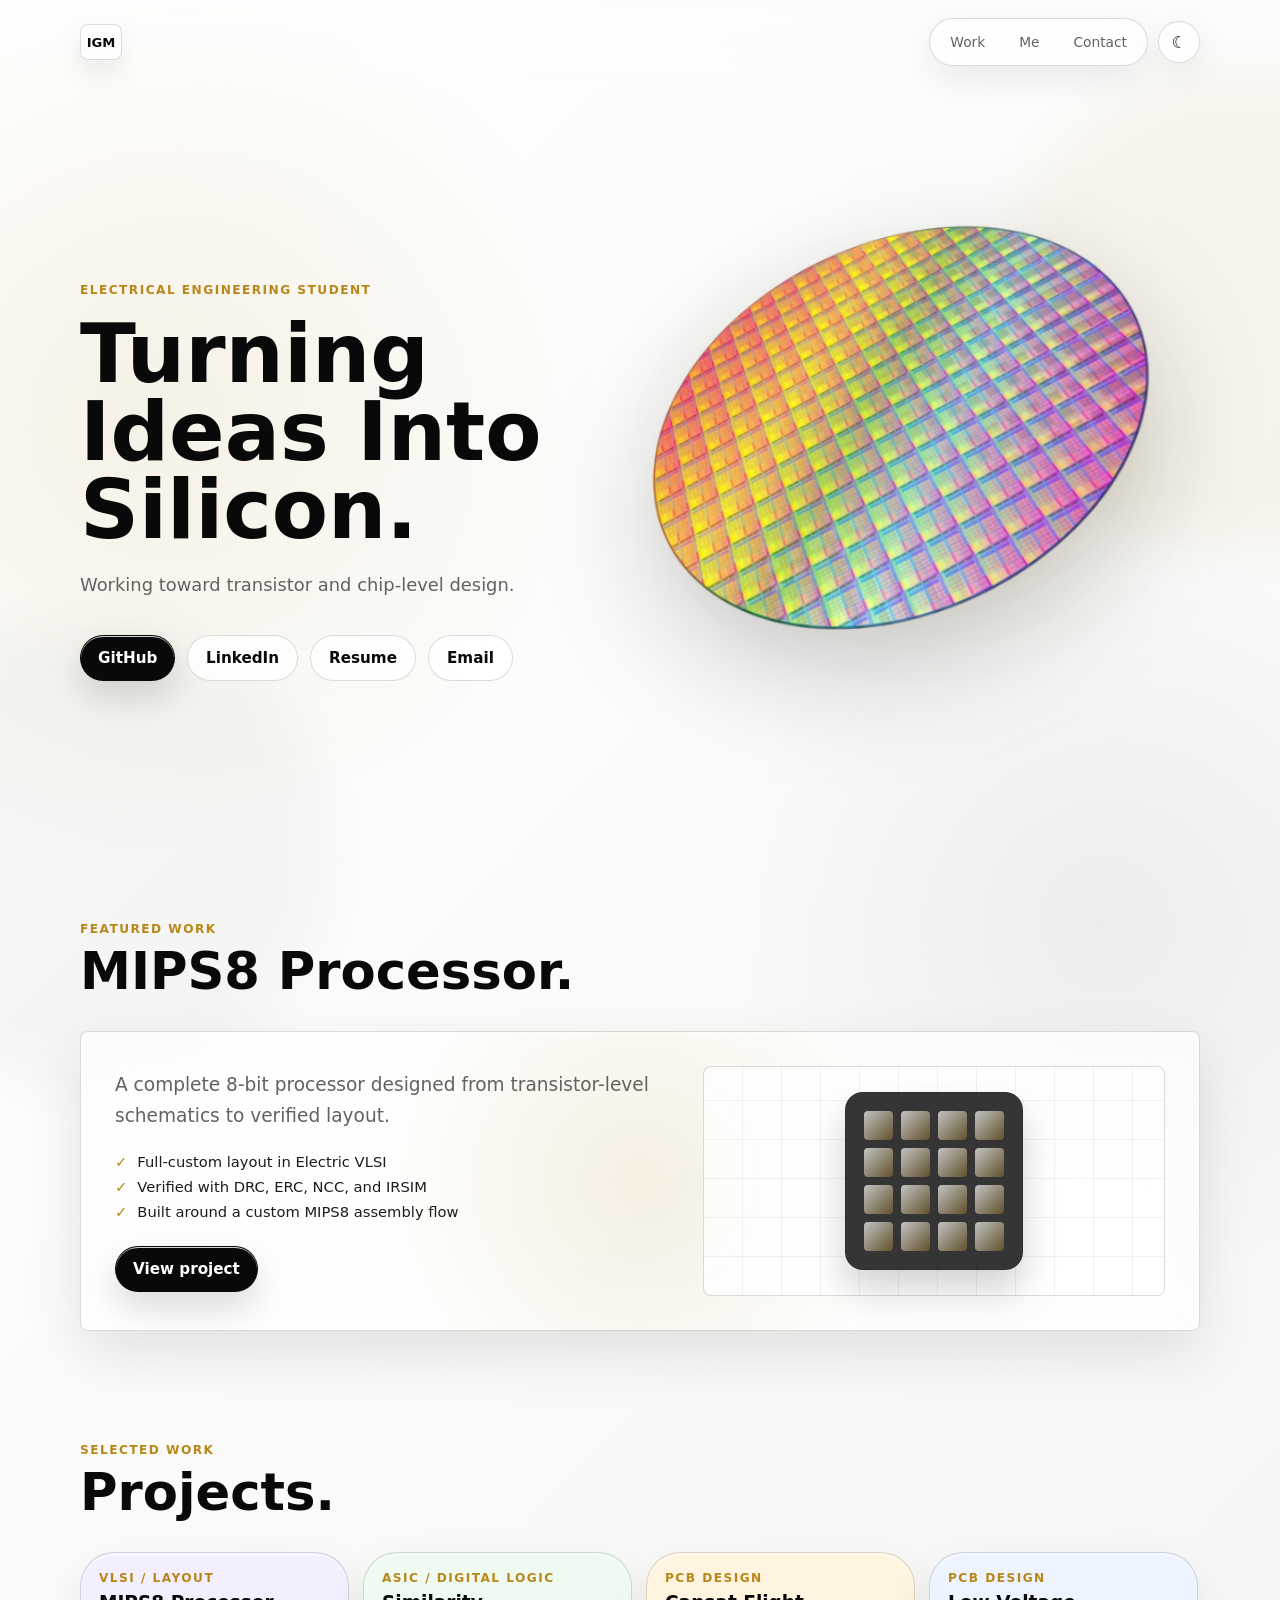
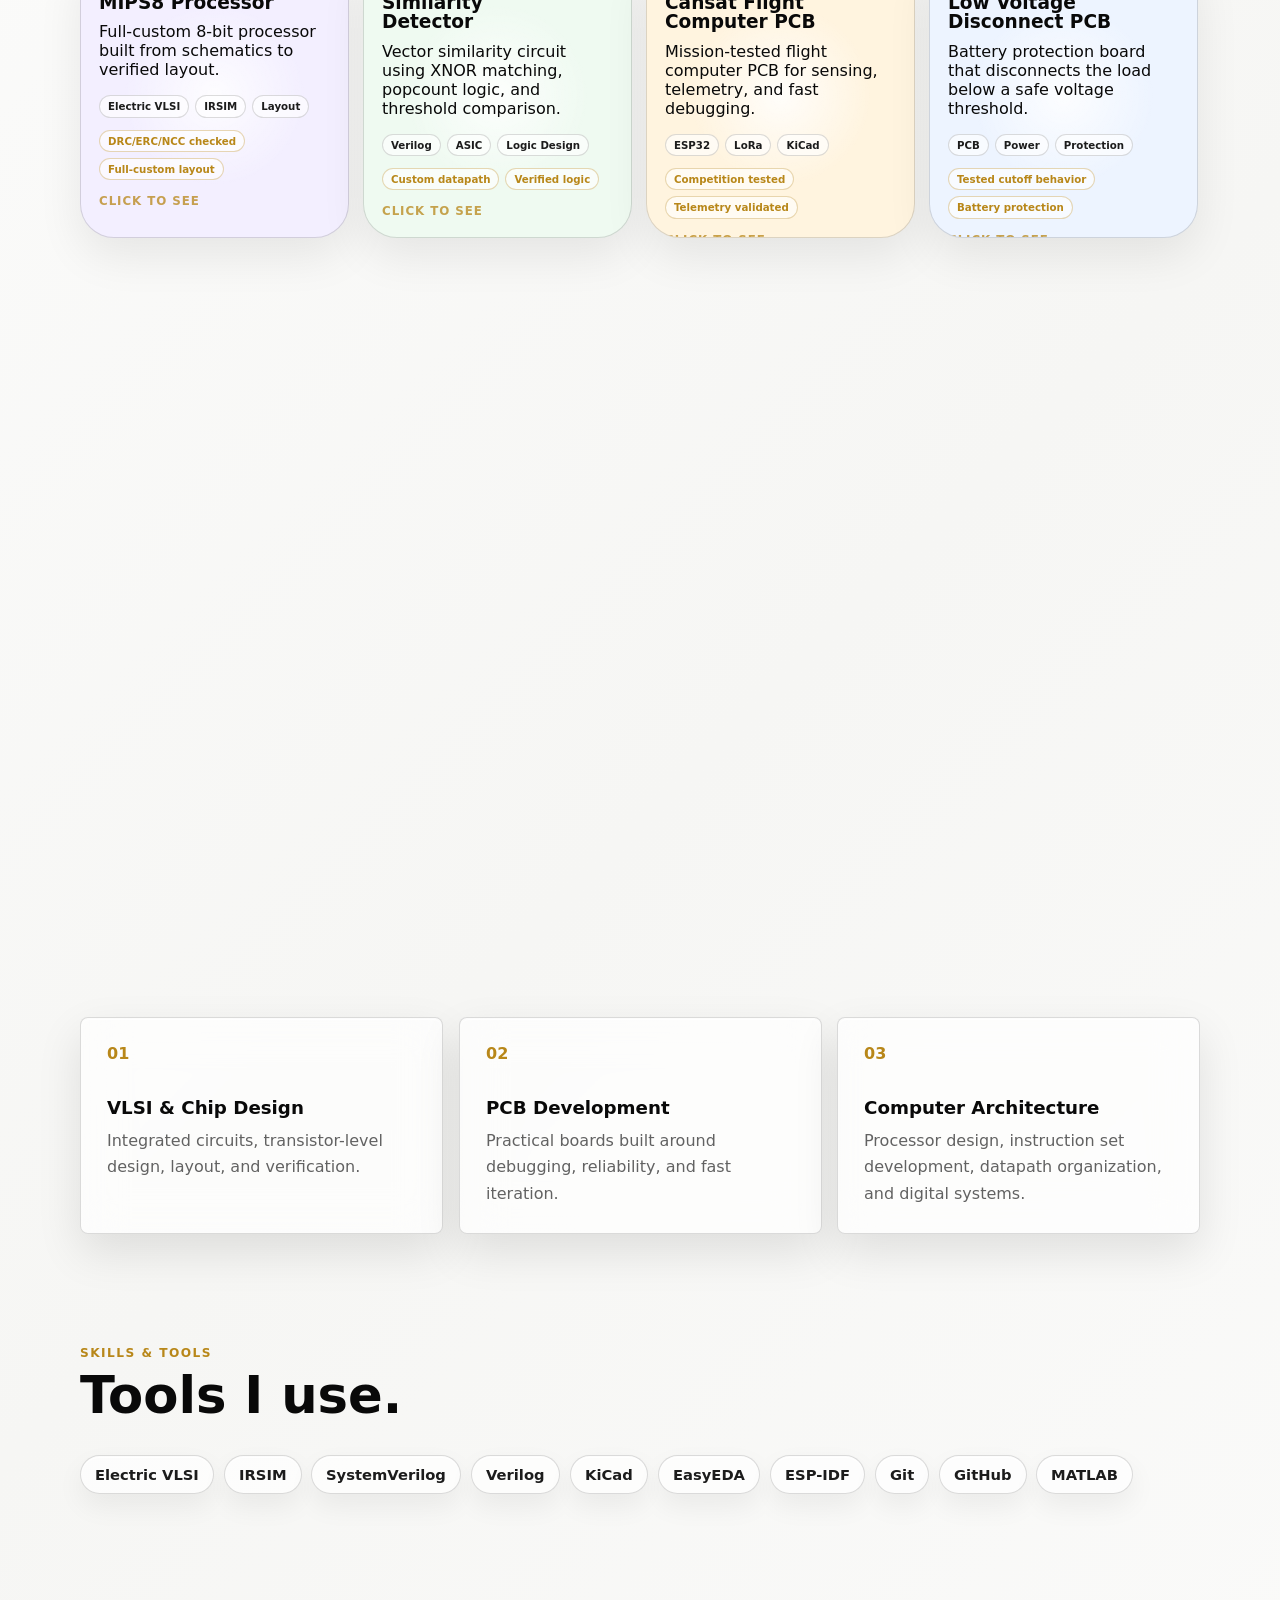
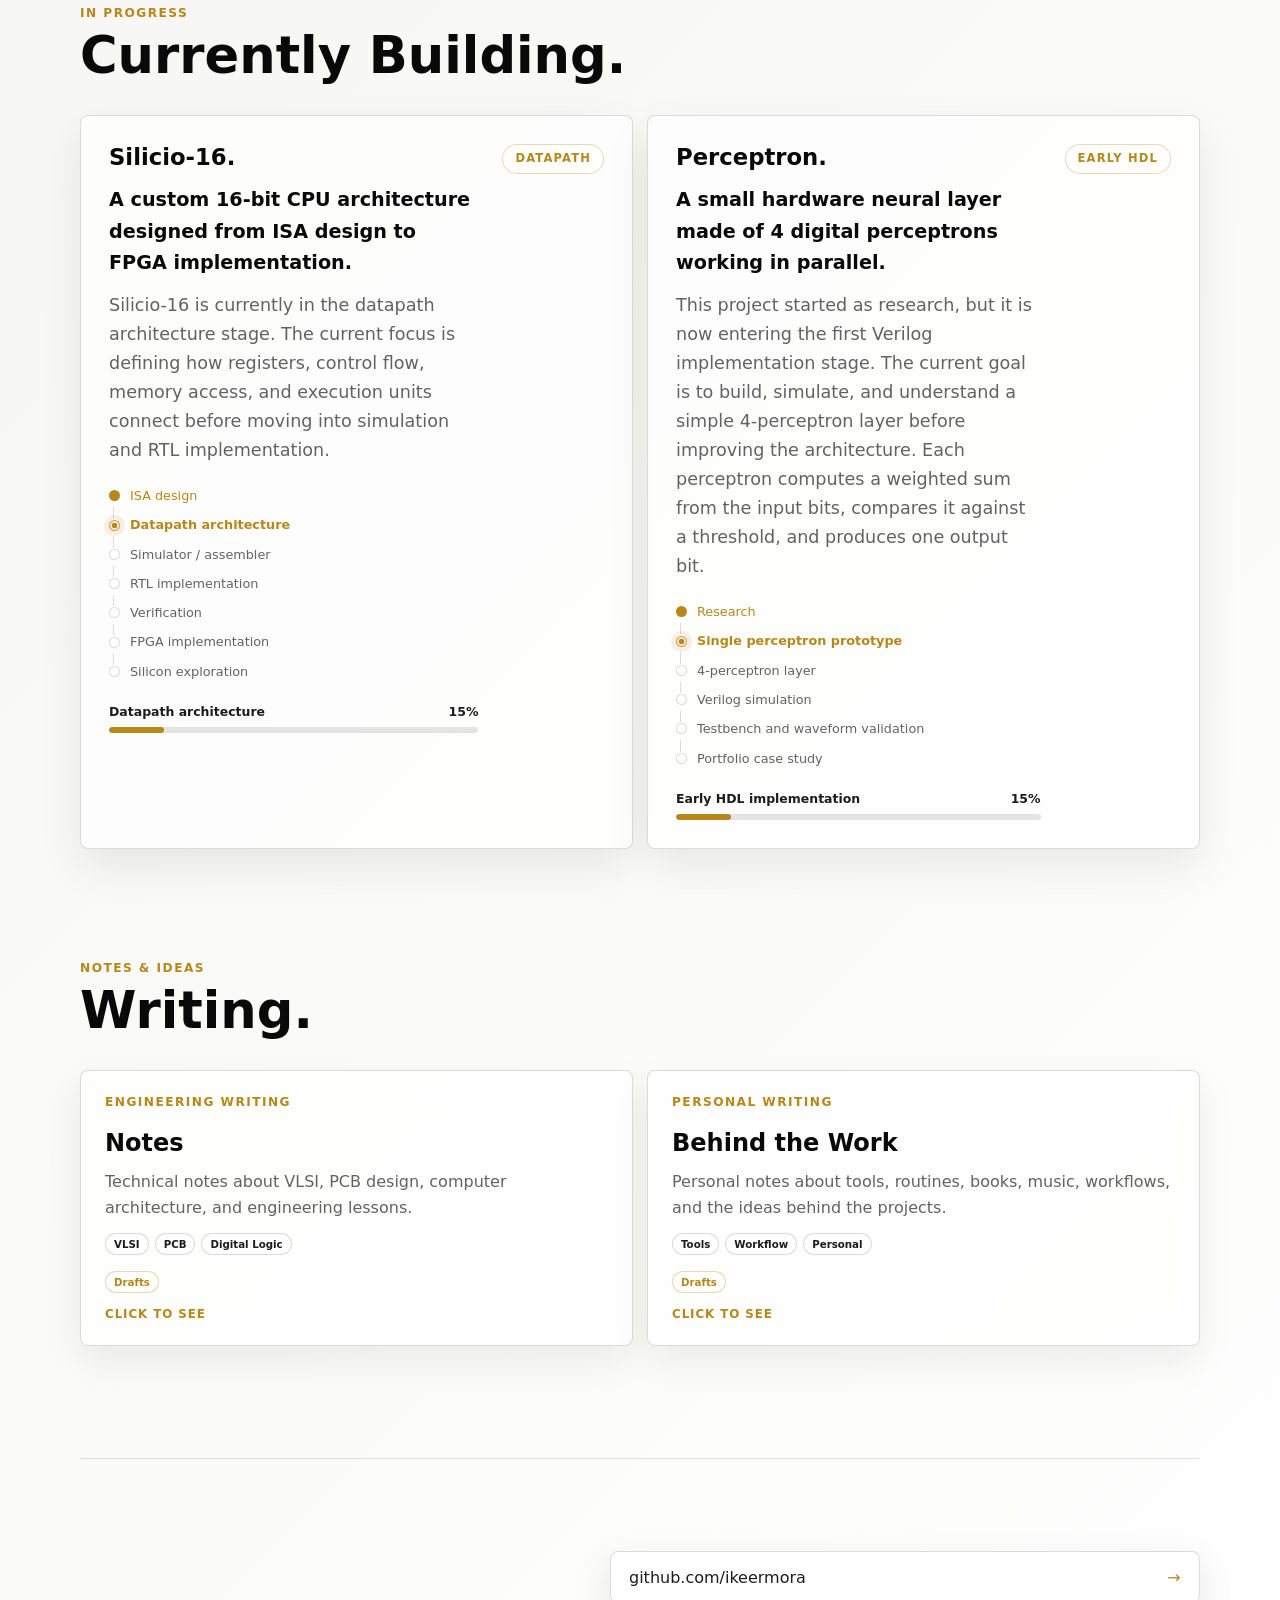
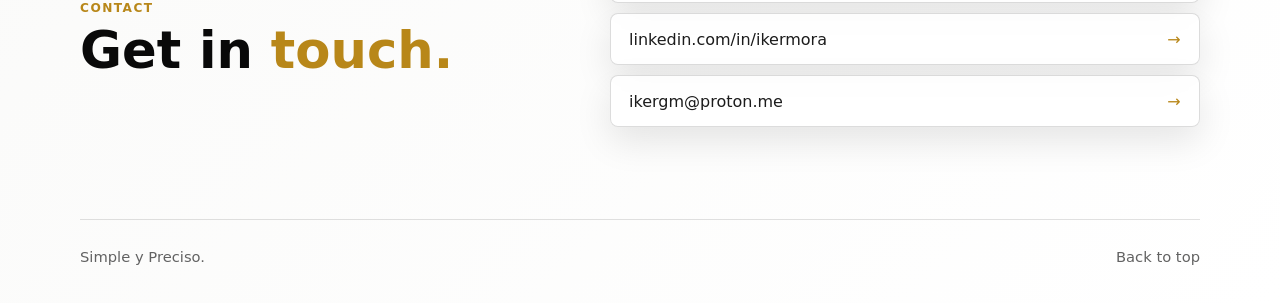
==== commit 03b37923: "Similarity Detector Github Link update" ====
--- a/index.html
+++ b/index.html
@@ -316,13 +316,13 @@
                 A custom 16-bit CPU architecture designed from ISA design to FPGA implementation.
               </p>
               <p>
-                Silicio-16 is currently in the architecture stage. The current focus is defining
-                the instruction set, datapath, memory model, and control flow before moving into
-                simulation and RTL implementation.
+                Silicio-16 is currently in the datapath architecture stage. The current focus is
+                defining how registers, control flow, memory access, and execution units connect
+                before moving into simulation and RTL implementation.
               </p>
               <div class="roadmap" aria-label="Silicio-16 roadmap">
-                <span class="is-active">ISA design</span>
-                <span>Datapath architecture</span>
+                <span class="is-complete">ISA design</span>
+                <span class="is-active">Datapath architecture</span>
                 <span>Simulator / assembler</span>
                 <span>RTL implementation</span>
                 <span>Verification</span>
@@ -330,14 +330,14 @@
                 <span>Silicon exploration</span>
               </div>
               <div class="progress-meta">
-                <span>Architecture stage</span>
-                <span>5%</span>
-              </div>
-              <div class="progress-track" aria-label="Silicio-16 progress: 5%">
-                <span style="width: 5%"></span>
-              </div>
-            </div>
-            <span class="status-badge">Architecture</span>
+                <span>Datapath architecture</span>
+                <span>15%</span>
+              </div>
+              <div class="progress-track" aria-label="Silicio-16 progress: 15%">
+                <span style="width: 15%"></span>
+              </div>
+            </div>
+            <span class="status-badge">Datapath</span>
           </article>
 
           <article class="current-card">
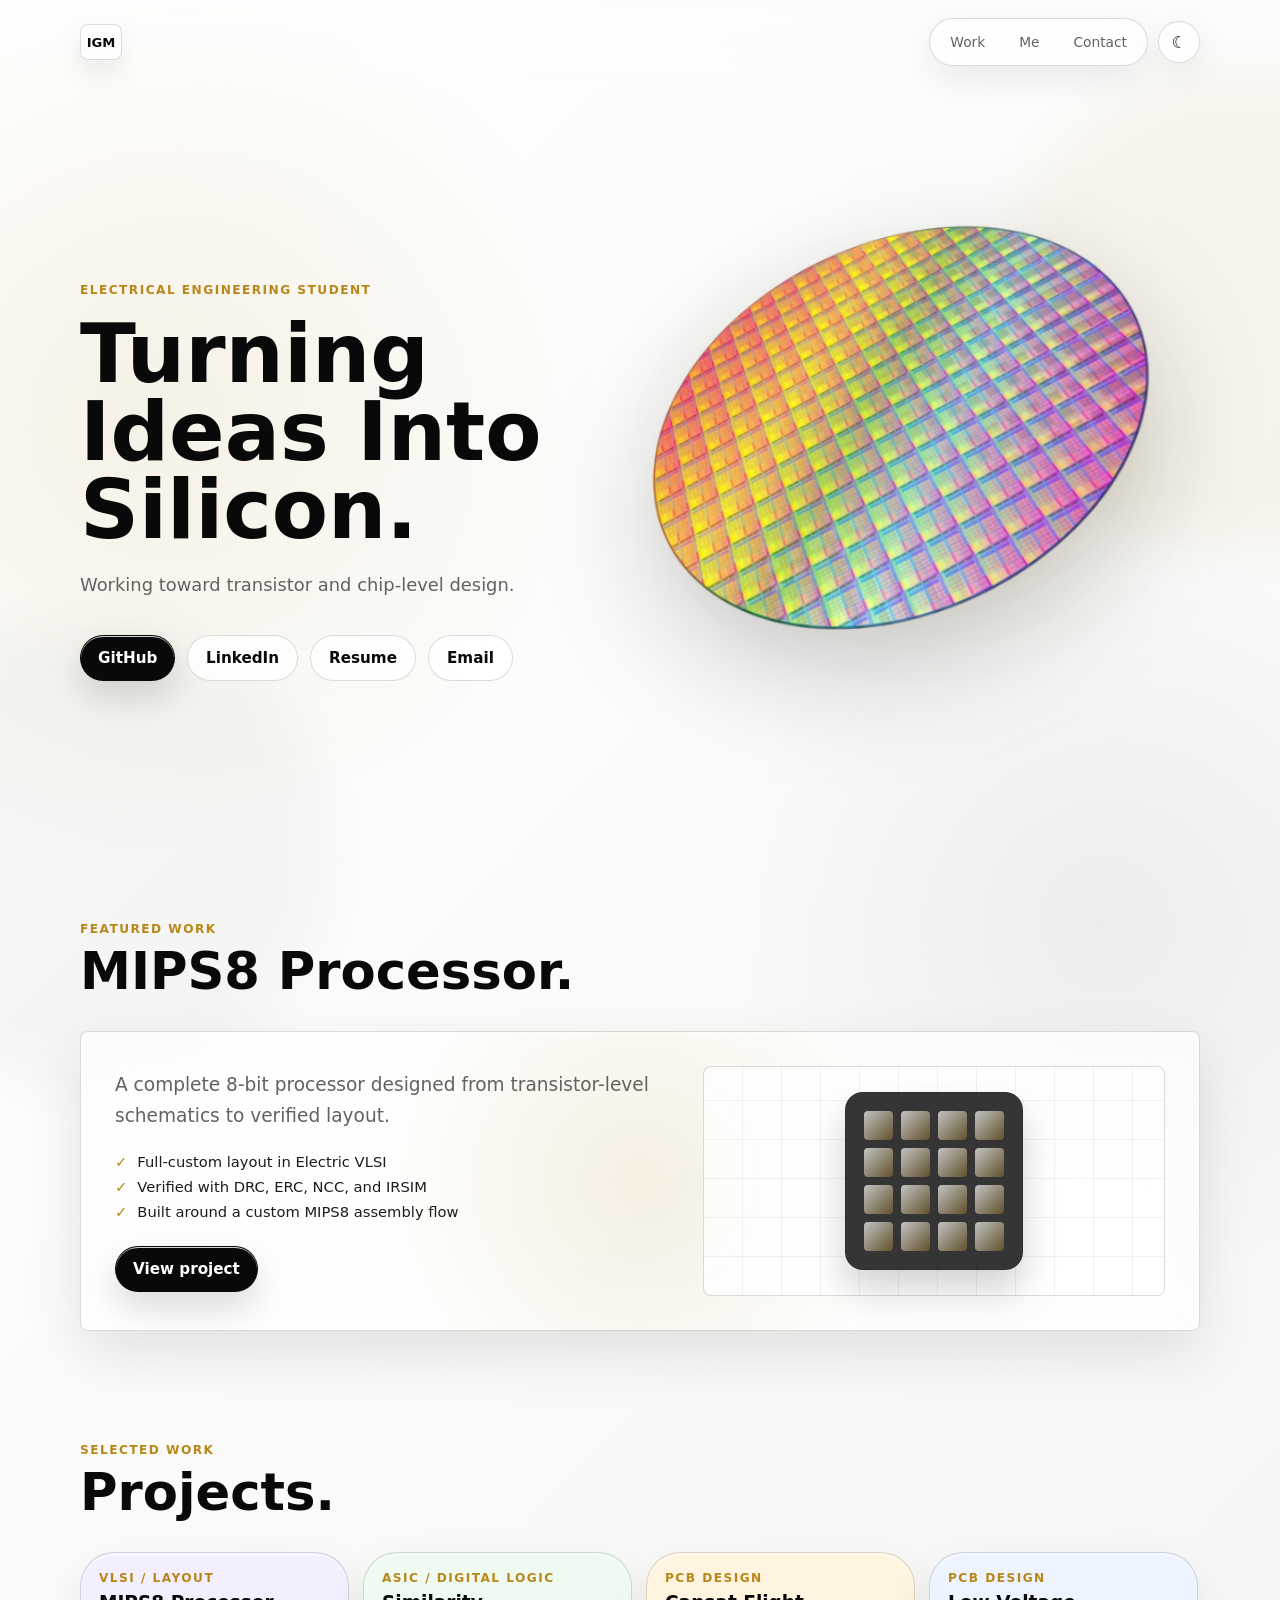
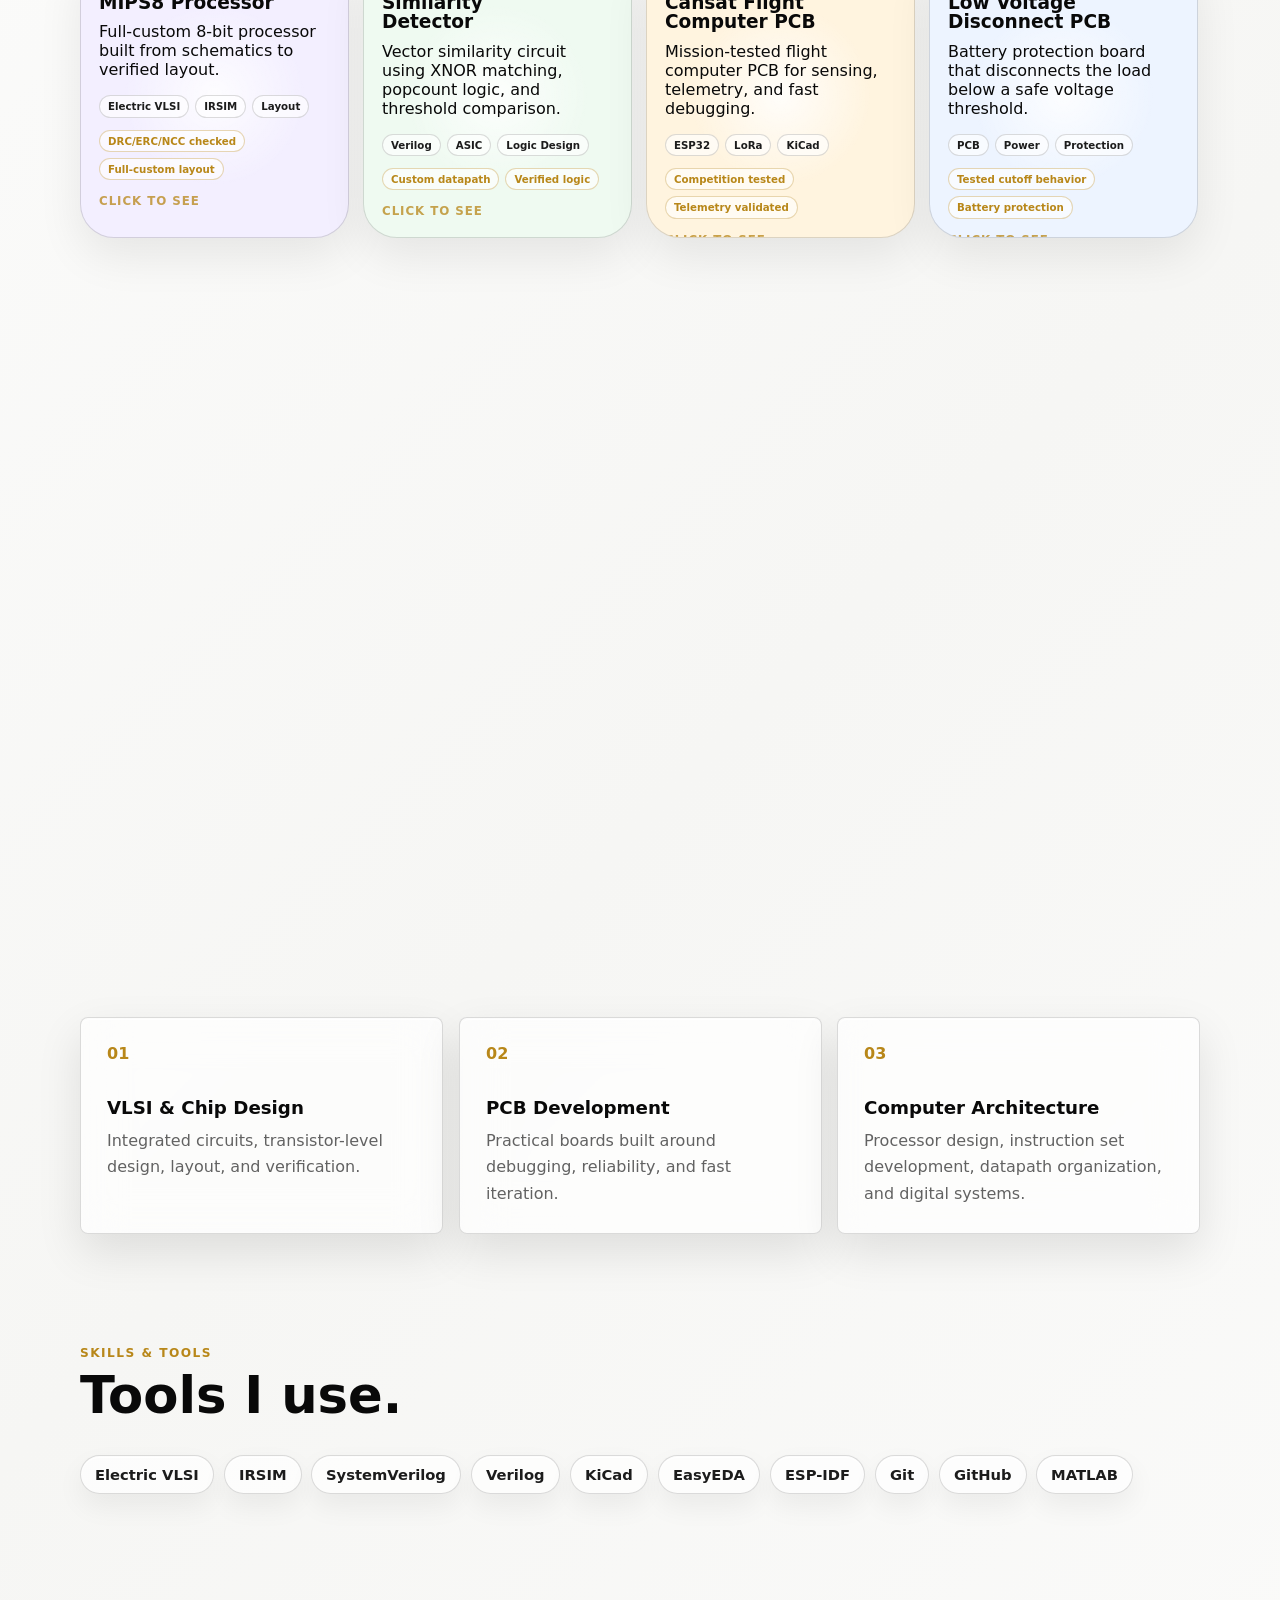
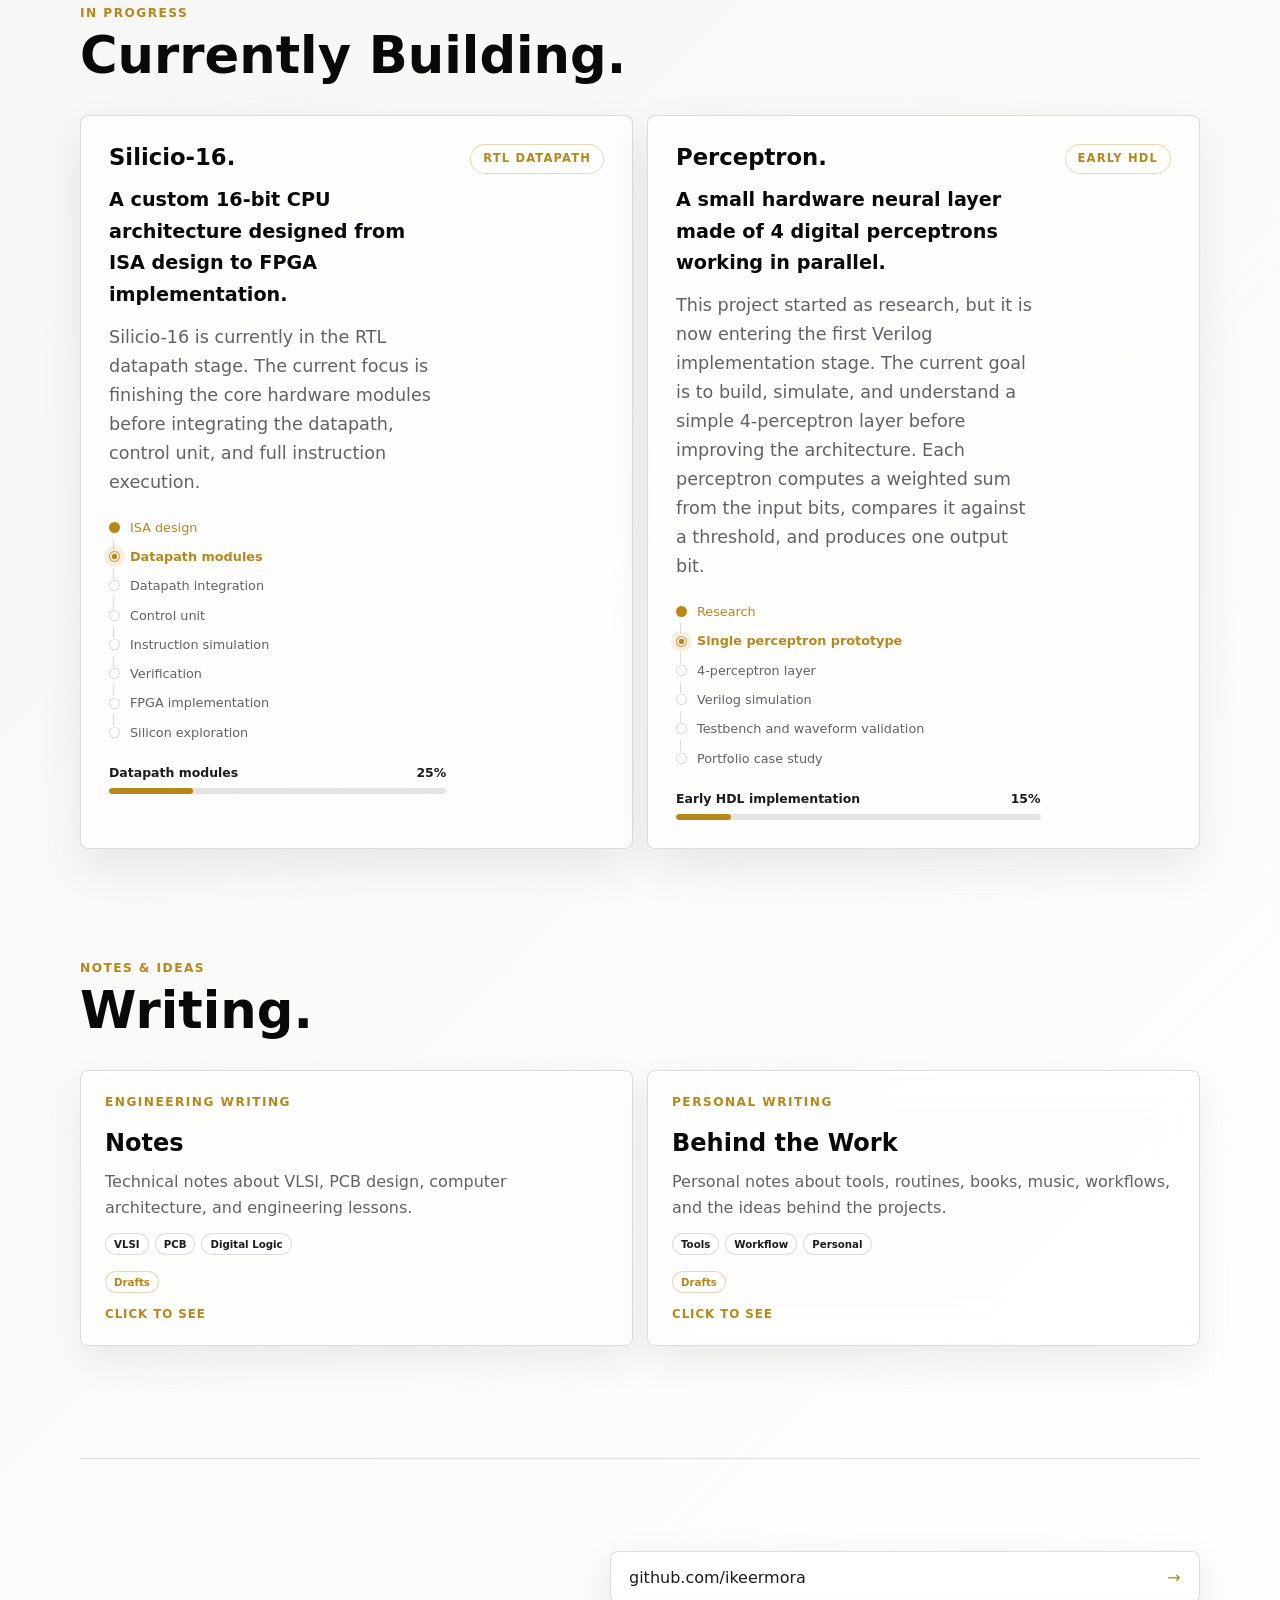
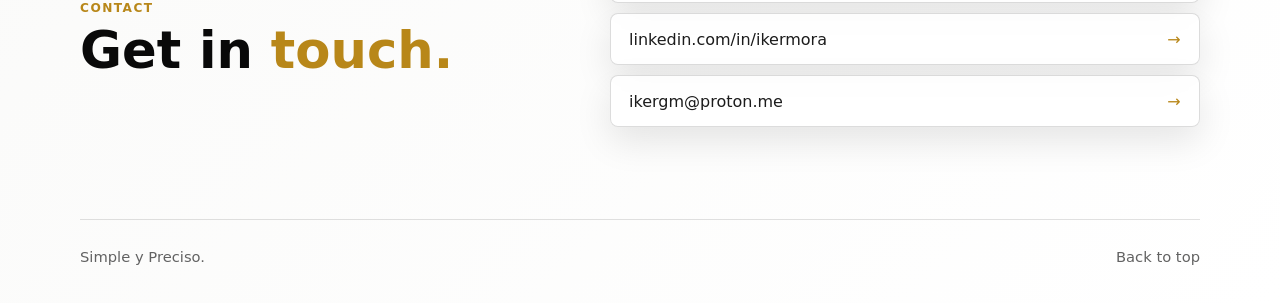
==== commit bad23a2e: "Roadmap update" ====
--- a/index.html
+++ b/index.html
@@ -316,28 +316,29 @@
                 A custom 16-bit CPU architecture designed from ISA design to FPGA implementation.
               </p>
               <p>
-                Silicio-16 is currently in the datapath architecture stage. The current focus is
-                defining how registers, control flow, memory access, and execution units connect
-                before moving into simulation and RTL implementation.
+                Silicio-16 is currently in the RTL datapath stage. The current focus is finishing
+                the core hardware modules before integrating the datapath, control unit, and full
+                instruction execution.
               </p>
               <div class="roadmap" aria-label="Silicio-16 roadmap">
                 <span class="is-complete">ISA design</span>
-                <span class="is-active">Datapath architecture</span>
-                <span>Simulator / assembler</span>
-                <span>RTL implementation</span>
+                <span class="is-active">Datapath modules</span>
+                <span>Datapath integration</span>
+                <span>Control unit</span>
+                <span>Instruction simulation</span>
                 <span>Verification</span>
                 <span>FPGA implementation</span>
                 <span>Silicon exploration</span>
               </div>
               <div class="progress-meta">
-                <span>Datapath architecture</span>
-                <span>15%</span>
-              </div>
-              <div class="progress-track" aria-label="Silicio-16 progress: 15%">
-                <span style="width: 15%"></span>
-              </div>
-            </div>
-            <span class="status-badge">Datapath</span>
+                <span>Datapath modules</span>
+                <span>25%</span>
+              </div>
+              <div class="progress-track" aria-label="Silicio-16 progress: 25%">
+                <span style="width: 25%"></span>
+              </div>
+            </div>
+            <span class="status-badge">RTL Datapath</span>
           </article>
 
           <article class="current-card">
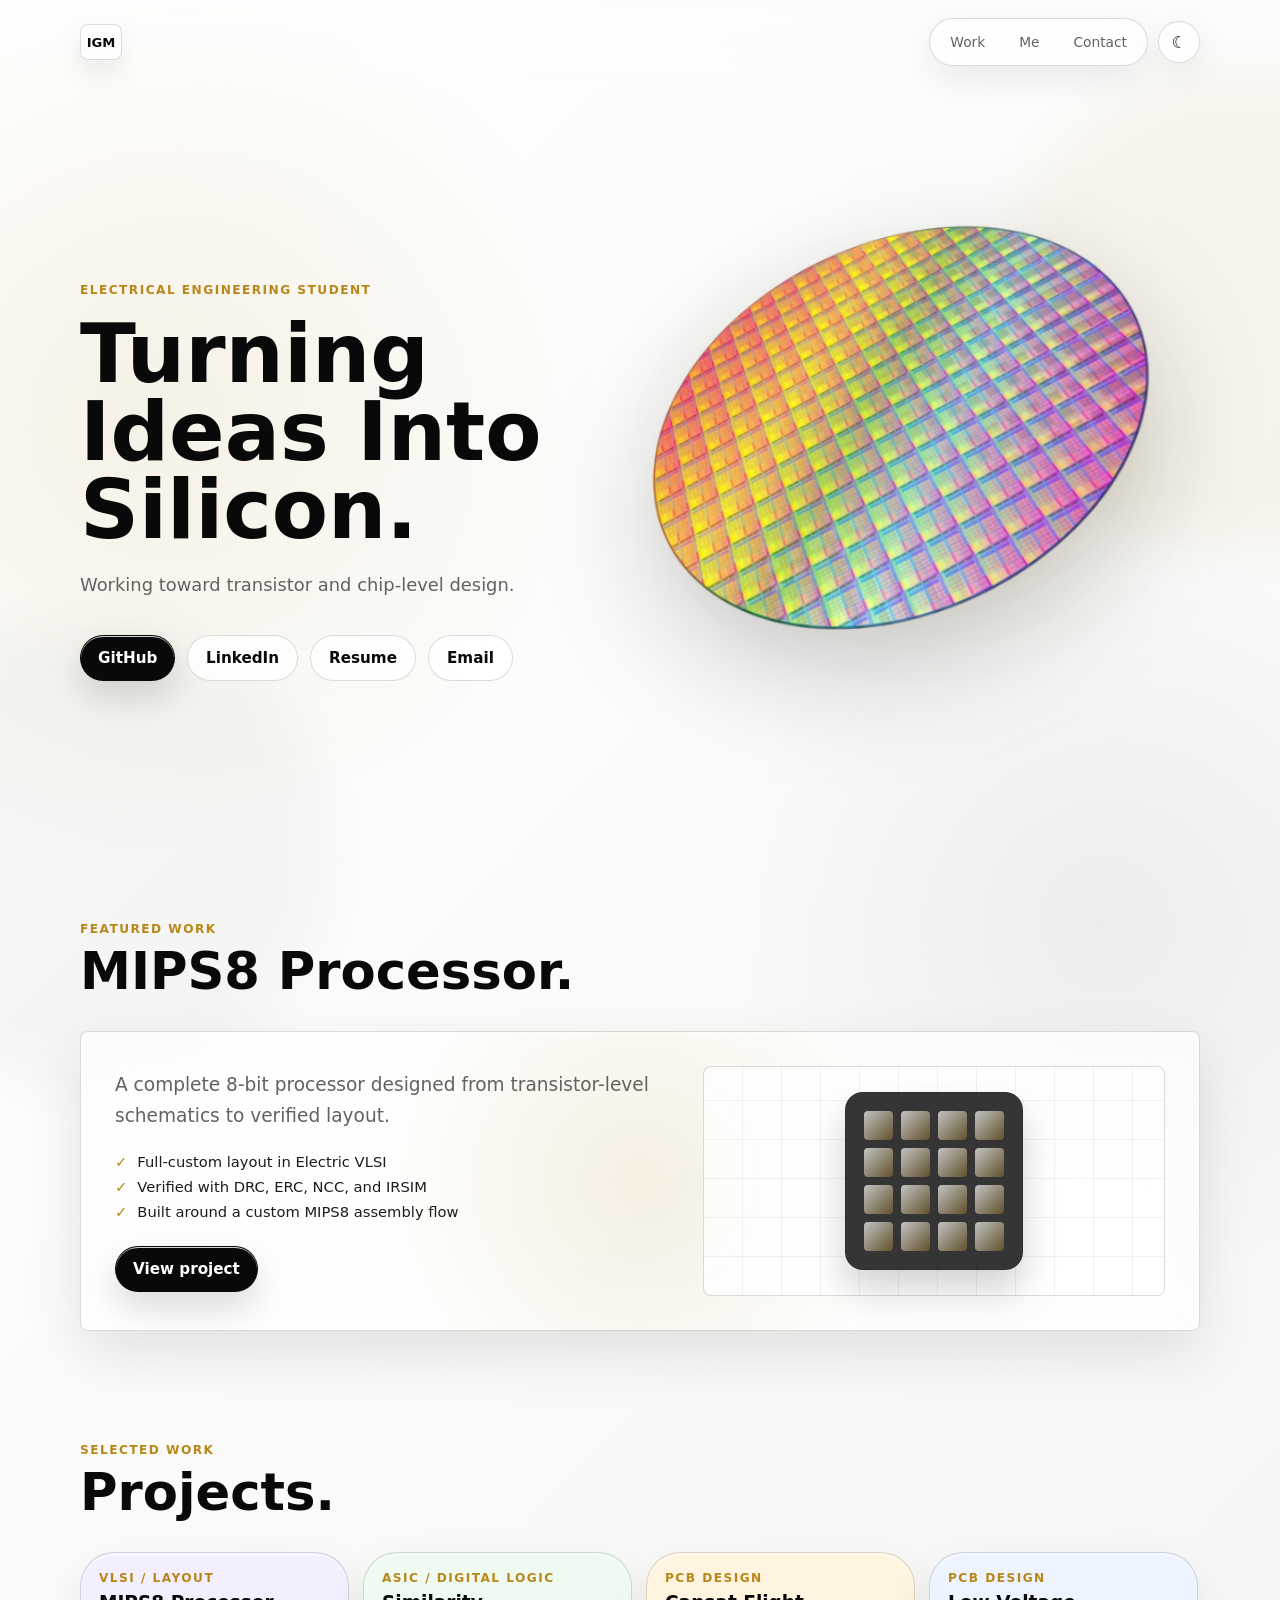
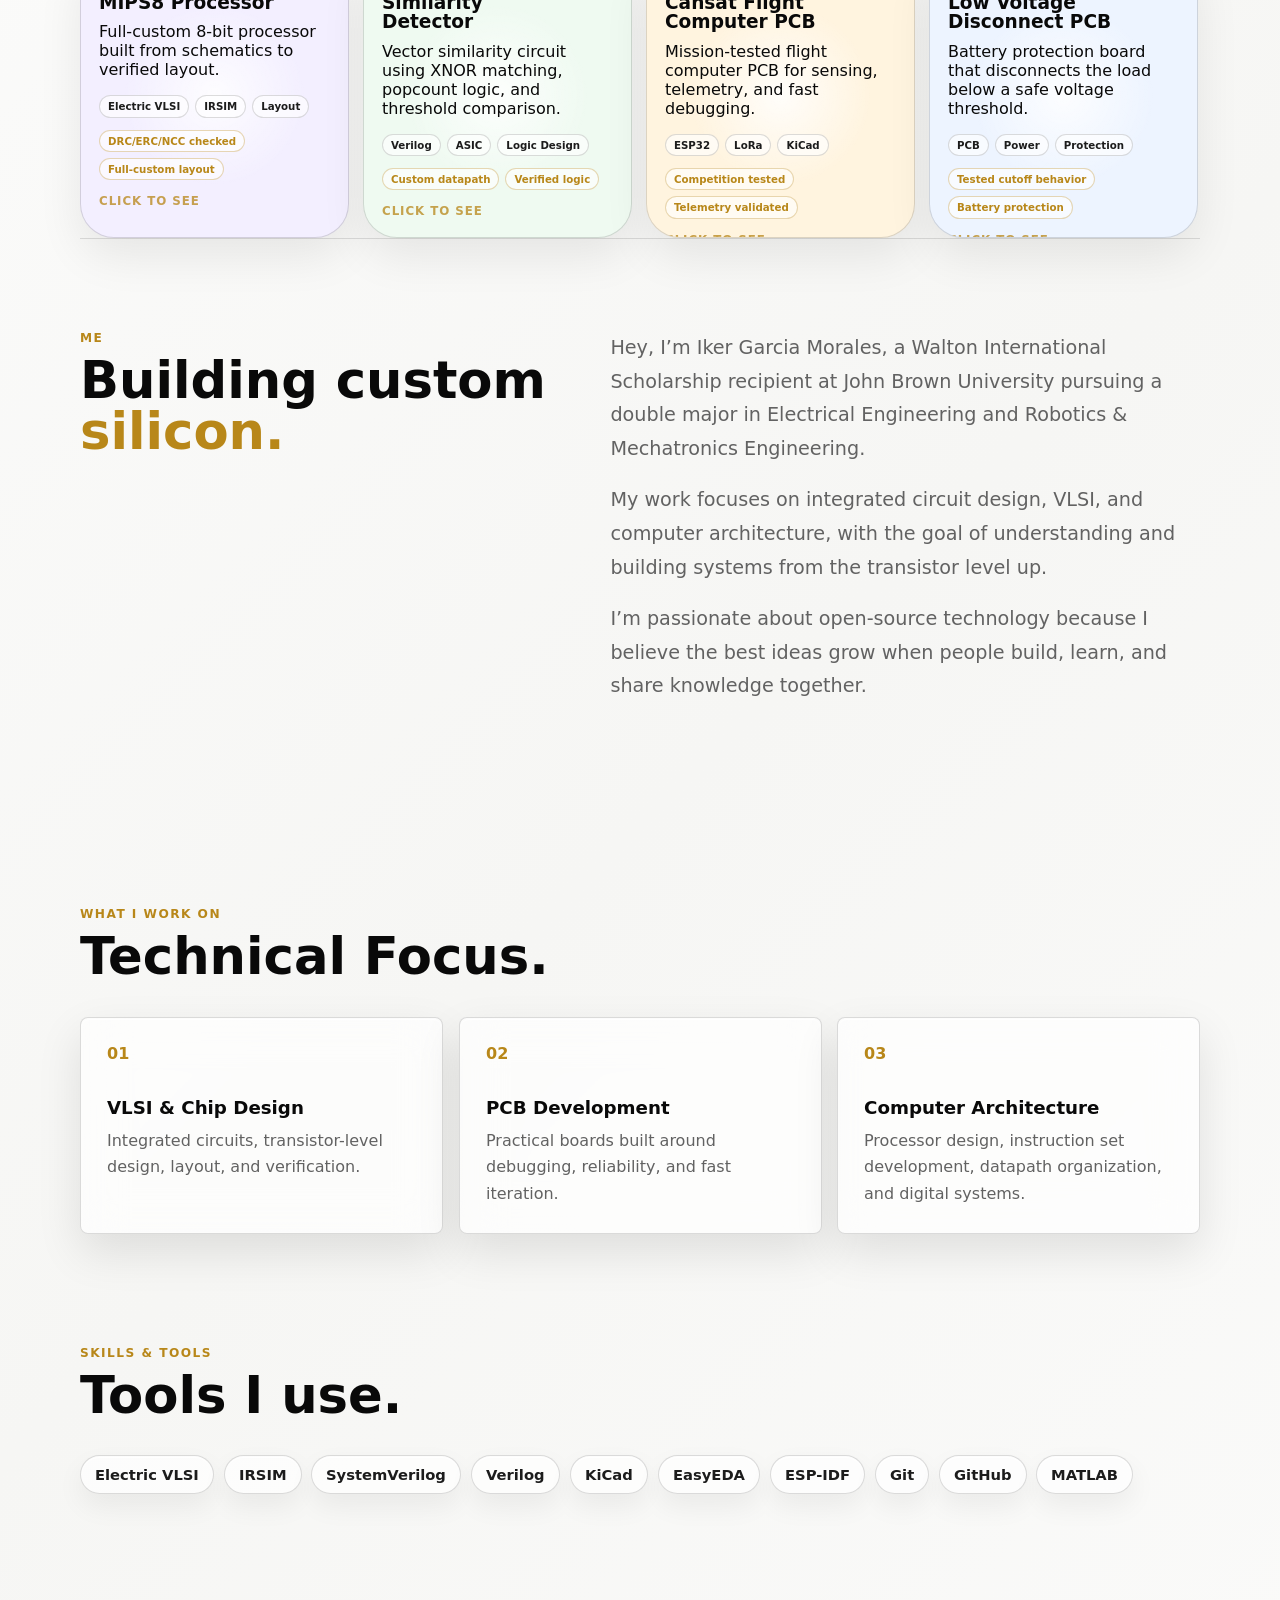
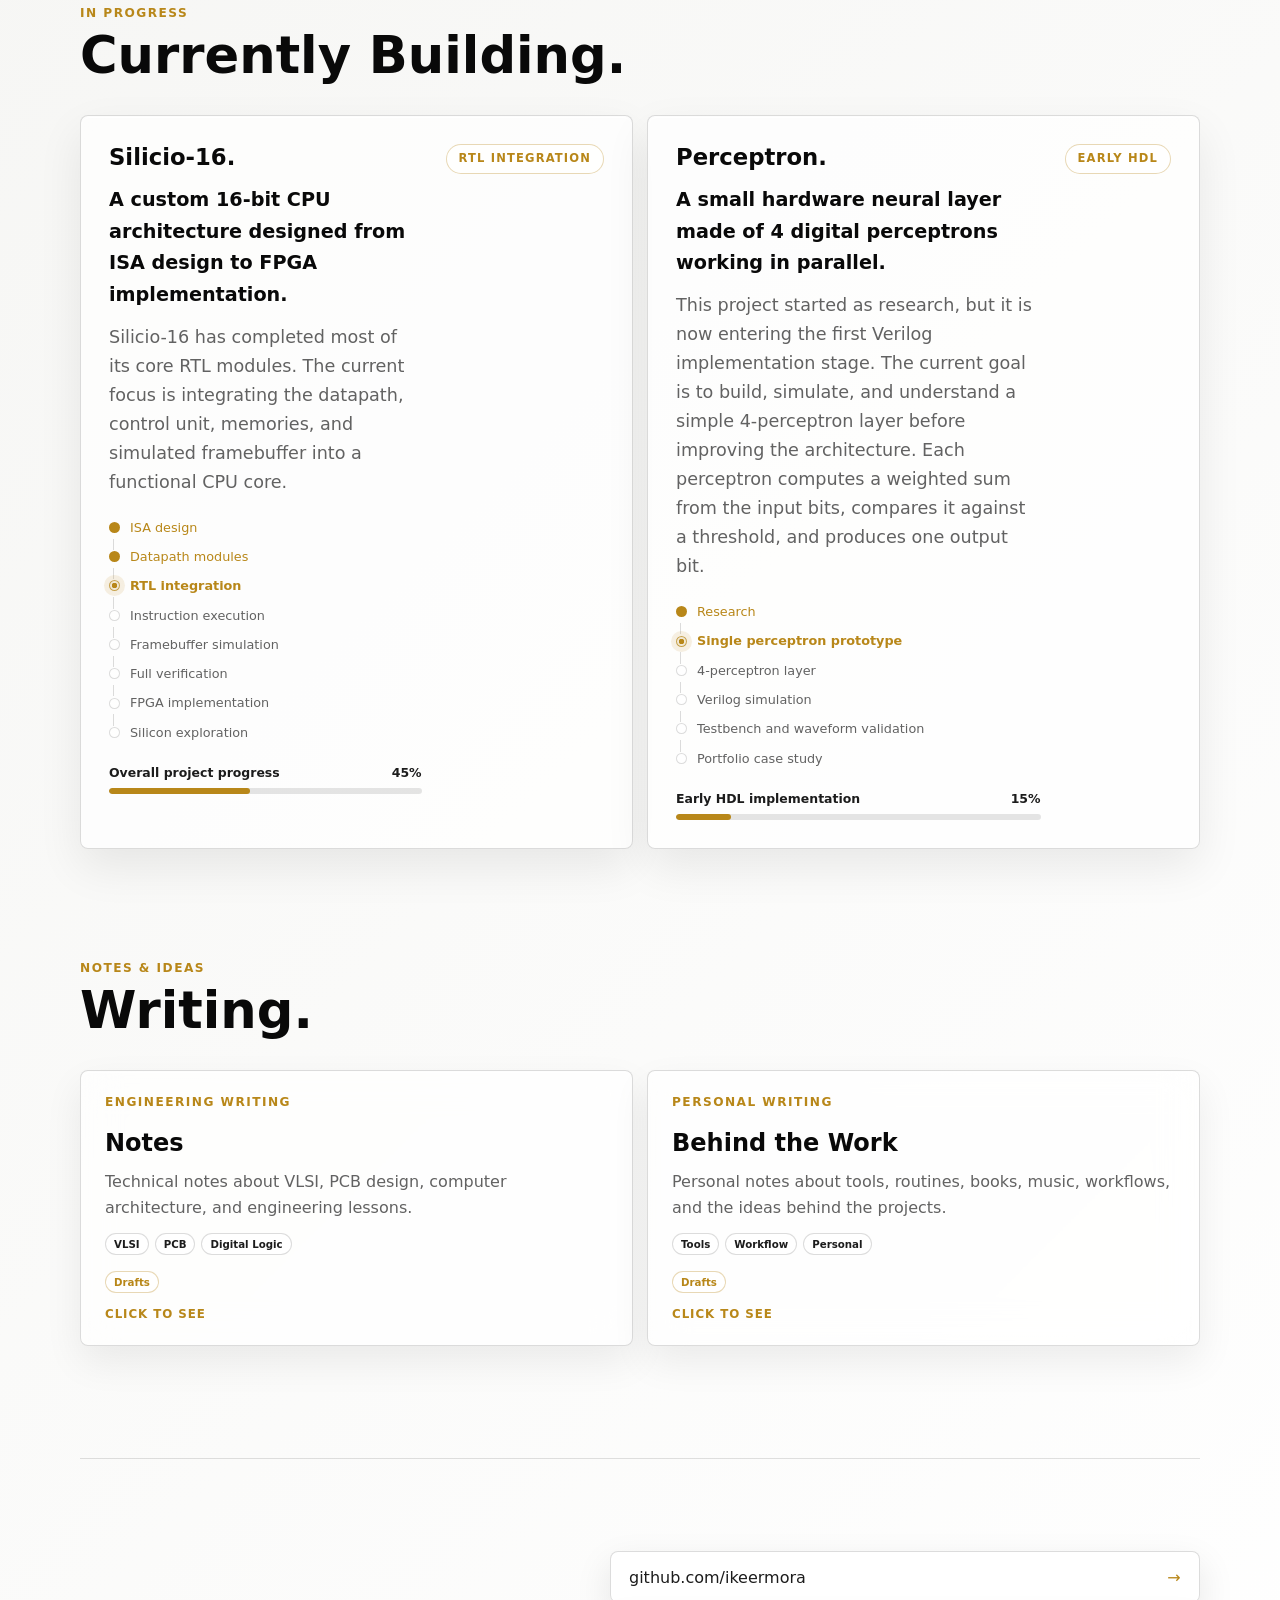
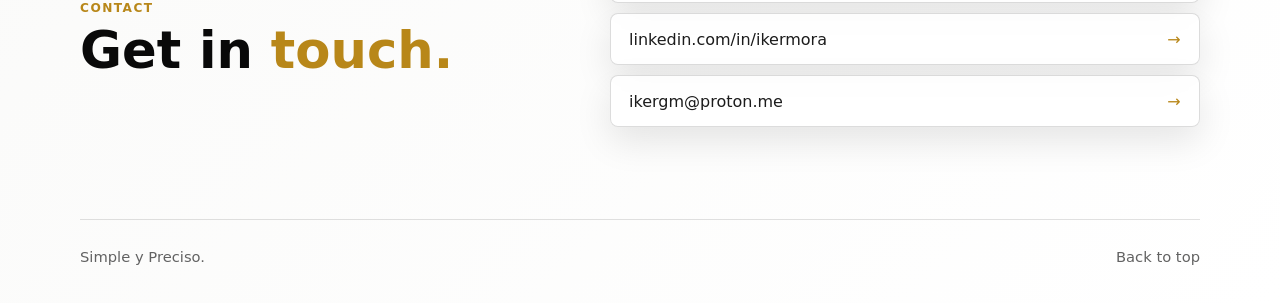
==== commit 248d5c48: "roadmap update" ====
--- a/index.html
+++ b/index.html
@@ -316,29 +316,29 @@
                 A custom 16-bit CPU architecture designed from ISA design to FPGA implementation.
               </p>
               <p>
-                Silicio-16 is currently in the RTL datapath stage. The current focus is finishing
-                the core hardware modules before integrating the datapath, control unit, and full
-                instruction execution.
+                Silicio-16 has completed most of its core RTL modules. The current focus is
+                integrating the datapath, control unit, memories, and simulated framebuffer into a
+                functional CPU core.
               </p>
               <div class="roadmap" aria-label="Silicio-16 roadmap">
                 <span class="is-complete">ISA design</span>
-                <span class="is-active">Datapath modules</span>
-                <span>Datapath integration</span>
-                <span>Control unit</span>
-                <span>Instruction simulation</span>
-                <span>Verification</span>
+                <span class="is-complete">Datapath modules</span>
+                <span class="is-active">RTL integration</span>
+                <span>Instruction execution</span>
+                <span>Framebuffer simulation</span>
+                <span>Full verification</span>
                 <span>FPGA implementation</span>
                 <span>Silicon exploration</span>
               </div>
               <div class="progress-meta">
-                <span>Datapath modules</span>
-                <span>25%</span>
-              </div>
-              <div class="progress-track" aria-label="Silicio-16 progress: 25%">
-                <span style="width: 25%"></span>
-              </div>
-            </div>
-            <span class="status-badge">RTL Datapath</span>
+                <span>Overall project progress</span>
+                <span>45%</span>
+              </div>
+              <div class="progress-track" aria-label="Silicio-16 progress: 45%">
+                <span style="width: 45%"></span>
+              </div>
+            </div>
+            <span class="status-badge">RTL Integration</span>
           </article>
 
           <article class="current-card">
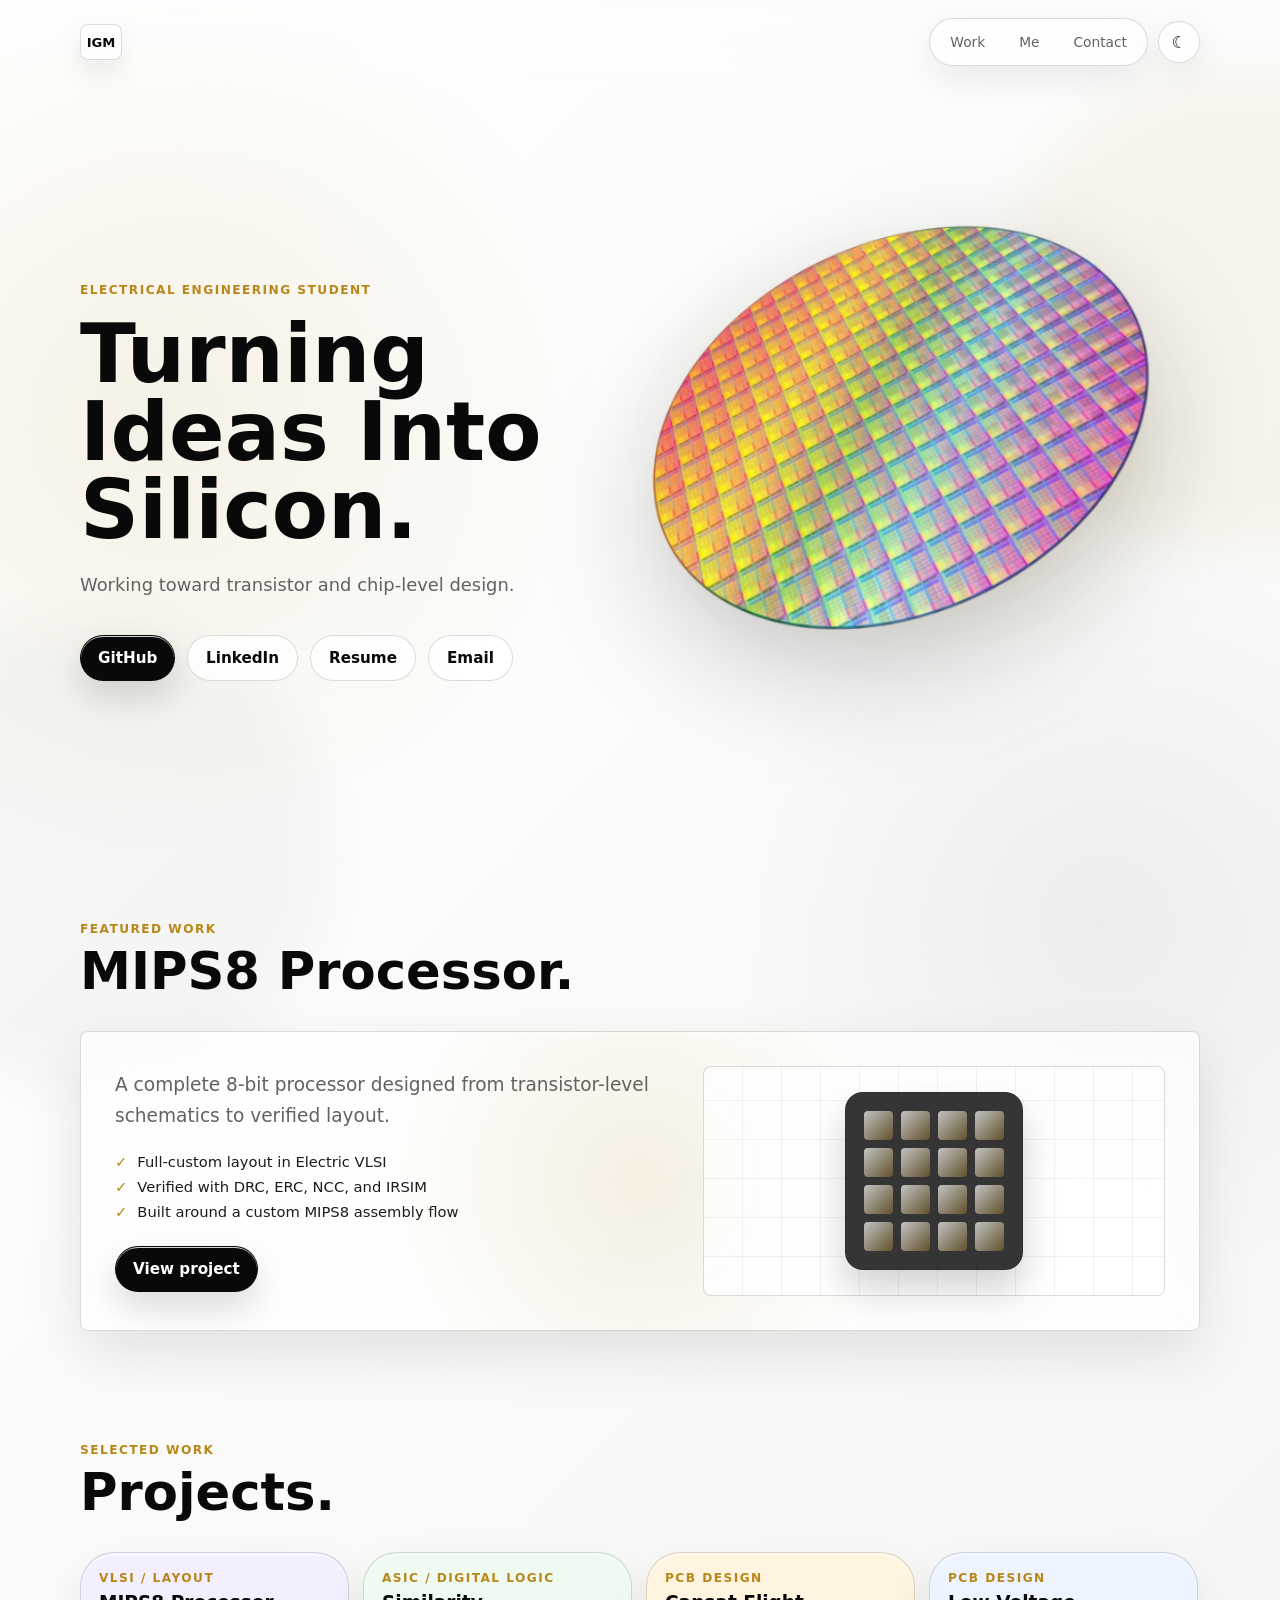
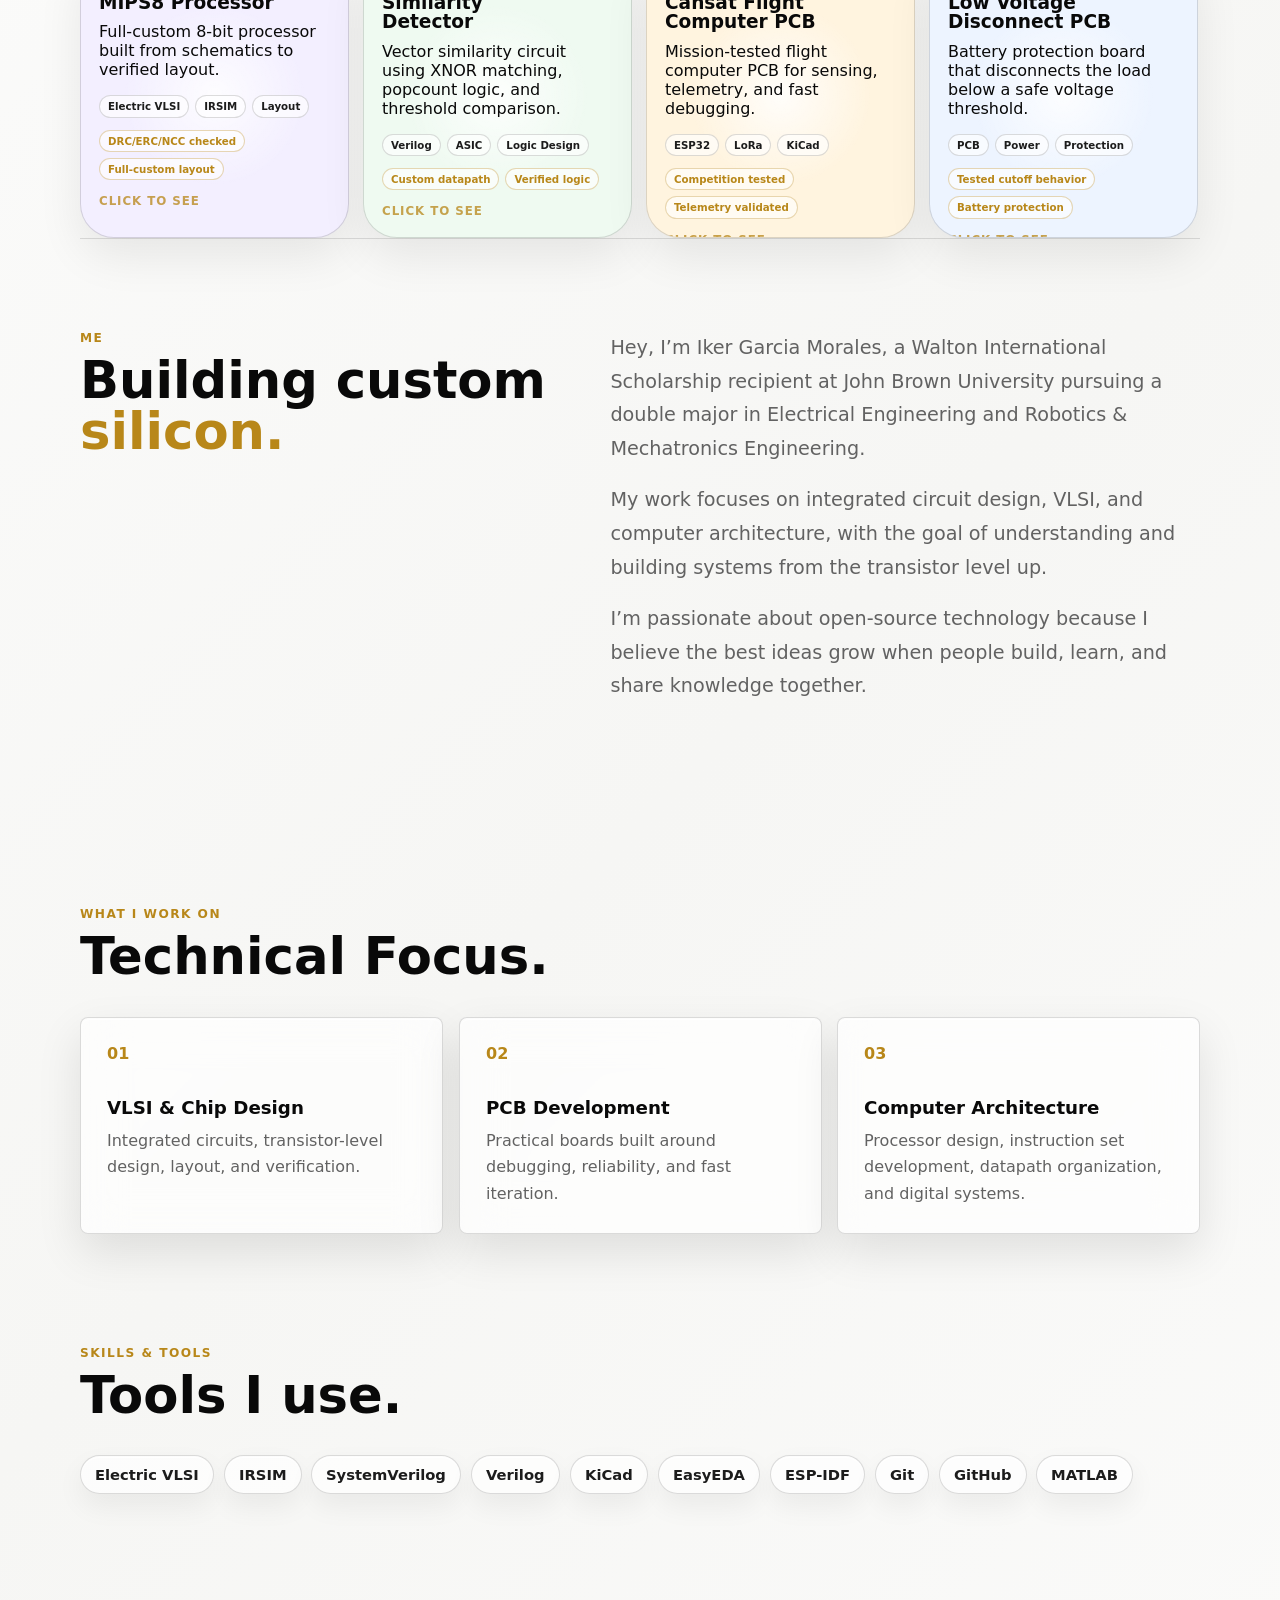
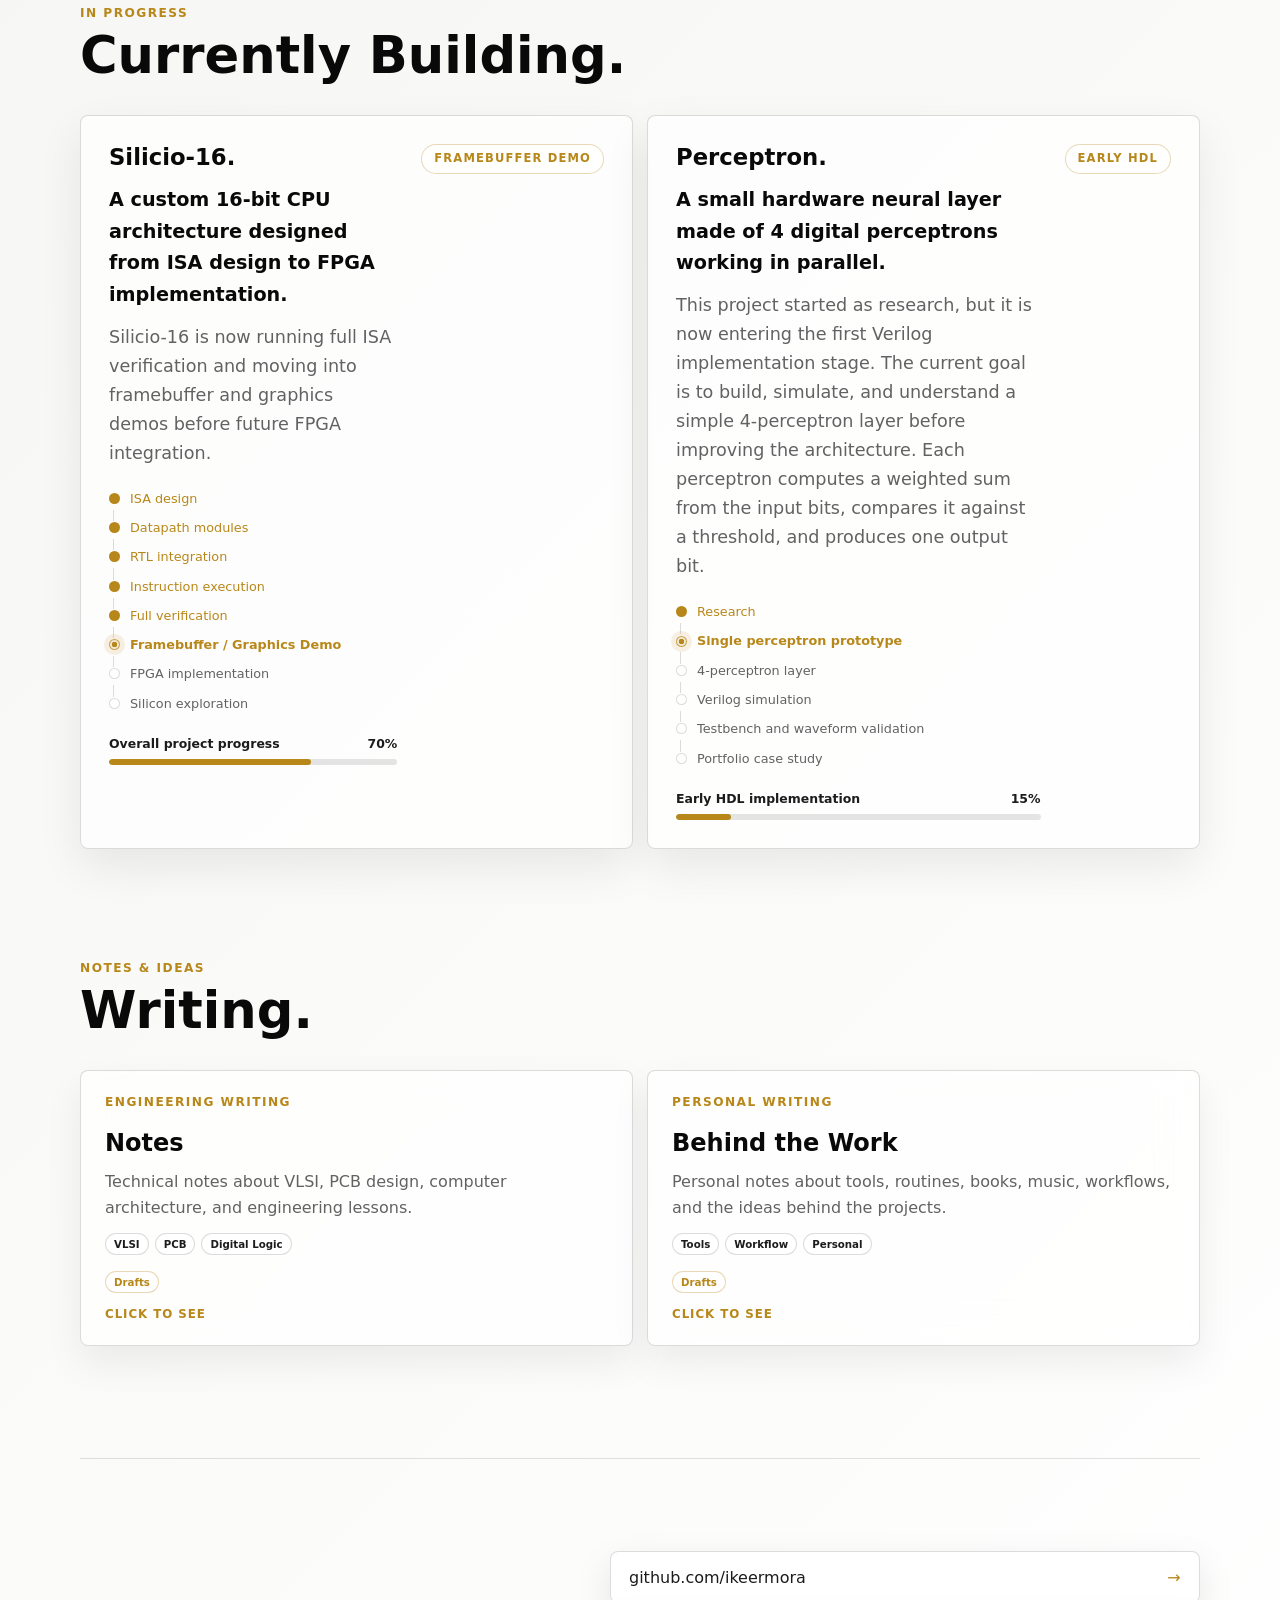
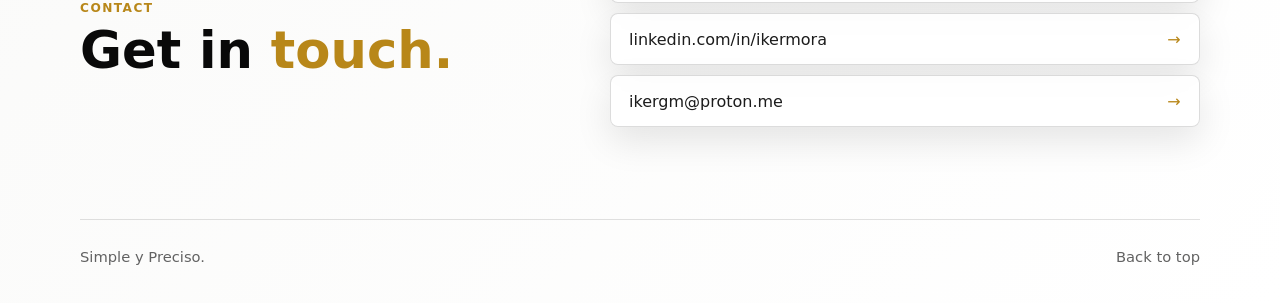
==== commit ac20f07a: "Silicio-16 Update" ====
--- a/index.html
+++ b/index.html
@@ -25,7 +25,7 @@
     <!-- Google Analytics 4: configure the Measurement ID in analytics-config.js. -->
     <script src="analytics-config.js?v=1"></script>
     <script src="analytics.js?v=1"></script>
-    <link rel="stylesheet" href="styles.css?v=45" />
+    <link rel="stylesheet" href="styles.css?v=46" />
   </head>
   <body>
     <div class="ambient ambient-one"></div>
@@ -309,37 +309,41 @@
           <h2>Currently Building.</h2>
         </div>
         <div class="current-grid">
-          <article id="silicio-16" class="current-card">
+          <a
+            id="silicio-16"
+            class="current-card current-card-link"
+            href="projects/silicio-16.html"
+            aria-label="Open the Silicio-16 project page"
+          >
             <div class="current-copy">
               <h3>Silicio-16.</h3>
               <p class="current-lead">
                 A custom 16-bit CPU architecture designed from ISA design to FPGA implementation.
               </p>
               <p>
-                Silicio-16 has completed most of its core RTL modules. The current focus is
-                integrating the datapath, control unit, memories, and simulated framebuffer into a
-                functional CPU core.
+                Silicio-16 is now running full ISA verification and moving into framebuffer
+                and graphics demos before future FPGA integration.
               </p>
               <div class="roadmap" aria-label="Silicio-16 roadmap">
                 <span class="is-complete">ISA design</span>
                 <span class="is-complete">Datapath modules</span>
-                <span class="is-active">RTL integration</span>
-                <span>Instruction execution</span>
-                <span>Framebuffer simulation</span>
-                <span>Full verification</span>
+                <span class="is-complete">RTL integration</span>
+                <span class="is-complete">Instruction execution</span>
+                <span class="is-complete">Full verification</span>
+                <span class="is-active">Framebuffer / Graphics Demo</span>
                 <span>FPGA implementation</span>
                 <span>Silicon exploration</span>
               </div>
               <div class="progress-meta">
                 <span>Overall project progress</span>
-                <span>45%</span>
-              </div>
-              <div class="progress-track" aria-label="Silicio-16 progress: 45%">
-                <span style="width: 45%"></span>
-              </div>
-            </div>
-            <span class="status-badge">RTL Integration</span>
-          </article>
+                <span>70%</span>
+              </div>
+              <div class="progress-track" aria-label="Silicio-16 progress: 70%">
+                <span style="width: 70%"></span>
+              </div>
+            </div>
+            <span class="status-badge">Framebuffer Demo</span>
+          </a>
 
           <article class="current-card">
             <div class="current-copy">
@@ -425,6 +429,6 @@
 
     <div class="copy-toast" role="status" aria-live="polite">Mail copiado</div>
 
-    <script src="script.js?v=40"></script>
+    <script src="script.js?v=41"></script>
   </body>
 </html>
--- a/styles.css
+++ b/styles.css
@@ -1510,6 +1510,17 @@
   backdrop-filter: blur(22px) saturate(1.45);
 }
 
+.current-card-link {
+  color: inherit;
+  cursor: pointer;
+  text-decoration: none;
+}
+
+.current-card-link:focus-visible {
+  outline: 2px solid rgba(184, 135, 25, 0.48);
+  outline-offset: 4px;
+}
+
 .current-card h3 {
   margin-bottom: 14px;
   font-size: 1.42rem;
@@ -1905,6 +1916,224 @@
   background: transparent;
 }
 
+.silicio-hero {
+  grid-template-columns: minmax(0, 0.86fr) minmax(360px, 1.14fr);
+}
+
+.silicio-hero-copy {
+  display: grid;
+  gap: 18px;
+}
+
+.silicio-hero-copy h1,
+.silicio-hero-copy .hero-text,
+.silicio-hero-copy .silicio-summary {
+  margin: 0;
+}
+
+.silicio-summary,
+.silicio-section-note {
+  color: var(--muted);
+  font-size: 1.06rem;
+  line-height: 1.68;
+}
+
+.tag-row {
+  display: flex;
+  flex-wrap: wrap;
+  gap: 8px;
+}
+
+.tag-row span {
+  border: 1px solid var(--soft-line);
+  border-radius: 999px;
+  padding: 8px 11px;
+  color: var(--graphite);
+  background: color-mix(in srgb, var(--panel) 72%, transparent);
+  font-size: 0.78rem;
+  font-weight: 720;
+}
+
+.silicio-status-grid {
+  display: grid;
+  grid-template-columns: repeat(2, minmax(0, 1fr));
+  gap: 10px;
+  margin-top: 4px;
+}
+
+.silicio-status-grid div,
+.silicio-spec-grid div {
+  border: 1px solid var(--soft-line);
+  border-radius: var(--radius);
+  padding: 16px;
+  background: color-mix(in srgb, var(--panel) 82%, transparent);
+}
+
+.silicio-status-grid span,
+.silicio-spec-grid span {
+  display: block;
+  margin-bottom: 8px;
+  color: var(--accent);
+  font-size: 0.72rem;
+  font-weight: 780;
+  letter-spacing: 0.12em;
+  text-transform: uppercase;
+}
+
+.silicio-status-grid strong,
+.silicio-spec-grid strong {
+  color: var(--ink);
+  font-size: 1rem;
+  line-height: 1.35;
+}
+
+.silicio-waveform-hero,
+.silicio-diagram {
+  margin: 0;
+  overflow: hidden;
+  border: 1px solid var(--soft-line);
+  border-radius: var(--radius);
+  background:
+    radial-gradient(circle at 18% 18%, rgba(184, 135, 25, 0.12), transparent 18rem),
+    linear-gradient(135deg, color-mix(in srgb, var(--panel) 88%, transparent), color-mix(in srgb, var(--panel-strong) 88%, transparent));
+  box-shadow: 0 28px 70px rgba(9, 9, 9, 0.16);
+  backdrop-filter: blur(22px) saturate(1.45);
+}
+
+.silicio-waveform-hero img,
+.silicio-diagram img {
+  display: block;
+  width: 100%;
+  height: auto;
+  background: transparent;
+}
+
+.silicio-waveform-hero img {
+  min-height: 330px;
+  object-fit: contain;
+}
+
+.silicio-waveform-hero figcaption,
+.silicio-diagram figcaption {
+  border-top: 1px solid var(--soft-line);
+  padding: 12px 14px;
+  color: var(--muted);
+  font-size: 0.86rem;
+}
+
+.silicio-spec-grid {
+  display: grid;
+  grid-template-columns: repeat(3, minmax(0, 1fr));
+  gap: 10px;
+  margin-bottom: 18px;
+}
+
+.silicio-diagram {
+  margin-bottom: 18px;
+}
+
+.silicio-diagram img {
+  max-height: 640px;
+  object-fit: contain;
+}
+
+.verification-accordion .accordion-trigger {
+  gap: 12px;
+}
+
+.verification-accordion .accordion-trigger::after {
+  flex: 0 0 auto;
+}
+
+.test-status {
+  margin-left: auto;
+  border: 1px solid rgba(184, 135, 25, 0.28);
+  border-radius: 999px;
+  padding: 5px 9px;
+  color: var(--accent);
+  background: rgba(184, 135, 25, 0.08);
+  font-size: 0.68rem;
+  font-weight: 800;
+  letter-spacing: 0.1em;
+  text-transform: uppercase;
+}
+
+.verification-accordion .accordion-inner img {
+  max-height: none;
+  border: 1px solid var(--soft-line);
+  border-radius: calc(var(--radius) - 2px);
+  background: rgba(9, 9, 9, 0.04);
+}
+
+.case-roadmap {
+  display: grid;
+  grid-template-columns: repeat(4, minmax(0, 1fr));
+  gap: 10px;
+}
+
+.case-roadmap div {
+  min-height: 112px;
+  border: 1px solid var(--soft-line);
+  border-radius: var(--radius);
+  padding: 16px;
+  background: rgba(255, 255, 255, 0.28);
+}
+
+:root[data-theme="dark"] .case-roadmap div {
+  background: rgba(255, 255, 255, 0.035);
+}
+
+.case-roadmap span,
+.case-roadmap strong {
+  display: block;
+}
+
+.case-roadmap span {
+  color: var(--ink);
+  font-weight: 780;
+  line-height: 1.35;
+}
+
+.case-roadmap strong {
+  margin-top: 18px;
+  color: var(--muted);
+  font-size: 0.72rem;
+  letter-spacing: 0.12em;
+  text-transform: uppercase;
+}
+
+.case-roadmap .is-complete {
+  border-color: rgba(184, 135, 25, 0.24);
+}
+
+.case-roadmap .is-complete strong {
+  color: var(--accent);
+}
+
+.case-roadmap .is-current {
+  border-color: rgba(184, 135, 25, 0.52);
+  background:
+    radial-gradient(circle at 20% 16%, rgba(184, 135, 25, 0.22), transparent 12rem),
+    color-mix(in srgb, var(--panel) 76%, transparent);
+  box-shadow: 0 18px 44px rgba(184, 135, 25, 0.12);
+}
+
+.case-roadmap .is-current strong {
+  color: var(--accent);
+}
+
+.case-roadmap .is-upcoming,
+.case-roadmap .is-future {
+  opacity: 0.72;
+}
+
+.project-facts a {
+  color: inherit;
+  text-decoration: underline;
+  text-decoration-color: rgba(184, 135, 25, 0.42);
+  text-underline-offset: 0.18em;
+}
+
 .project-gallery {
   display: grid;
   grid-template-columns: repeat(2, minmax(0, 1fr));
@@ -3182,6 +3411,15 @@
     grid-template-columns: 1fr;
   }
 
+  .silicio-hero {
+    grid-template-columns: 1fr;
+  }
+
+  .silicio-spec-grid,
+  .case-roadmap {
+    grid-template-columns: repeat(2, minmax(0, 1fr));
+  }
+
   .cansat-gallery-stack {
     grid-column: auto;
     grid-row: auto;
@@ -3256,6 +3494,10 @@
   .project-media img,
   .project-gallery img {
     max-height: 440px;
+  }
+
+  .silicio-waveform-hero img {
+    min-height: 240px;
   }
 
   .site-footer {
@@ -3463,6 +3705,20 @@
     padding: 22px;
   }
 
+  .silicio-status-grid,
+  .silicio-spec-grid,
+  .case-roadmap {
+    grid-template-columns: 1fr;
+  }
+
+  .silicio-waveform-hero img {
+    min-height: 190px;
+  }
+
+  .test-status {
+    display: none;
+  }
+
   .project-copy p {
     font-size: 1rem;
     line-height: 1.65;
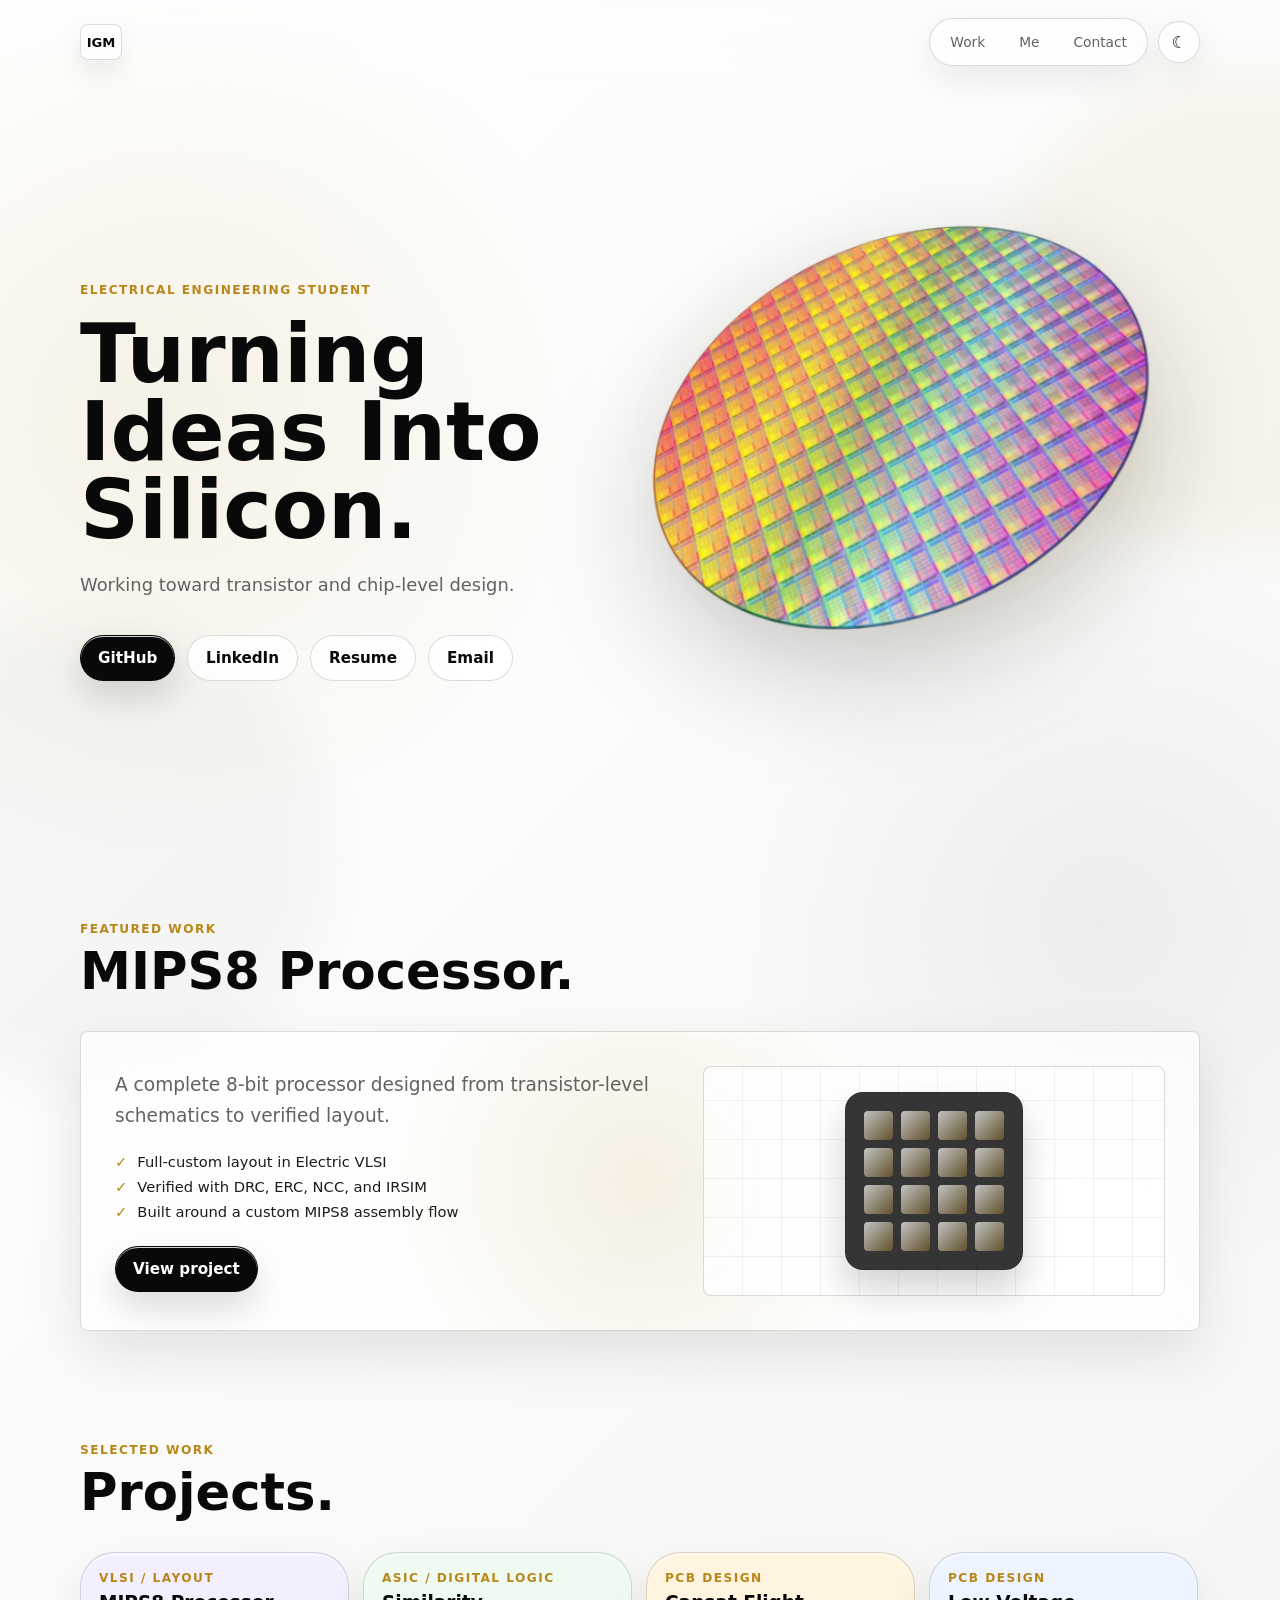
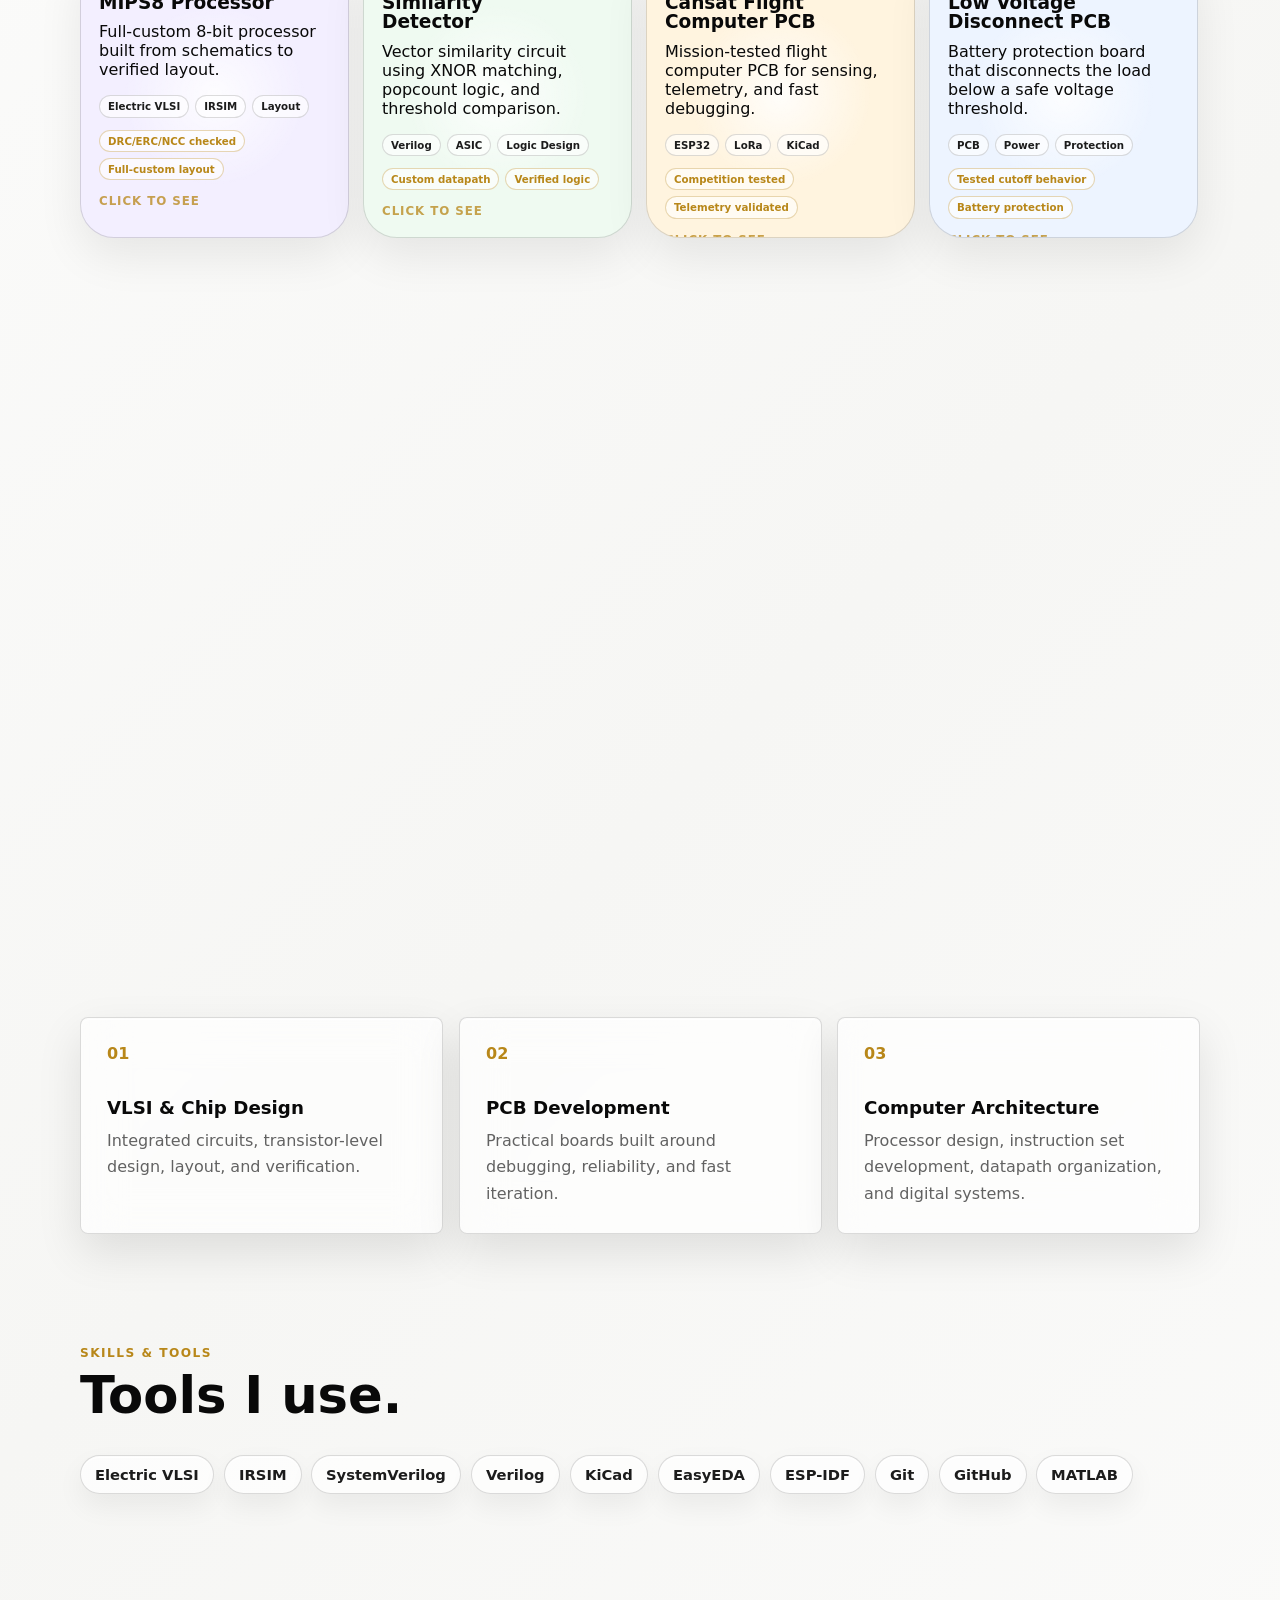
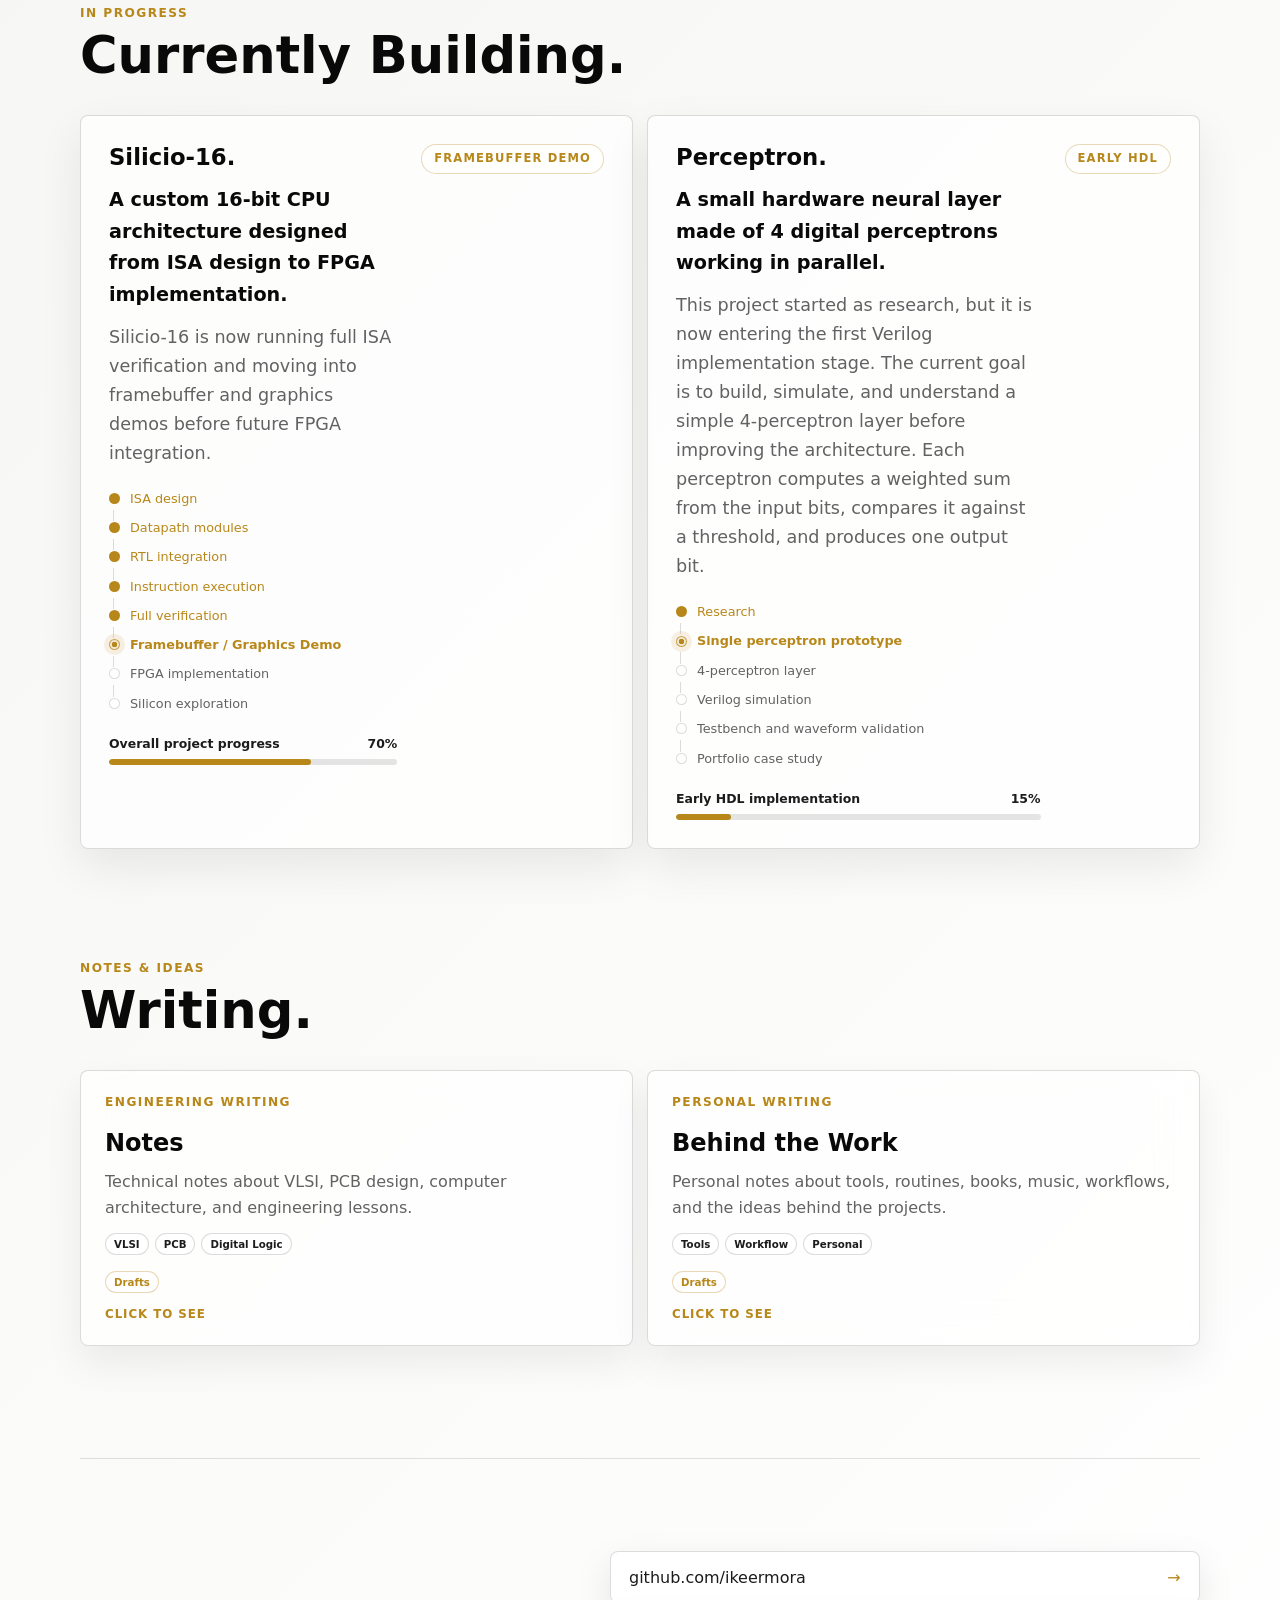
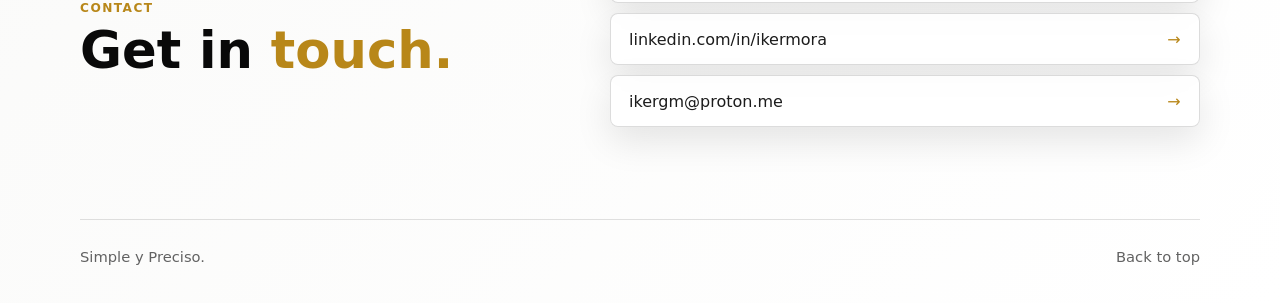
==== commit dc1d8adb: "Waveform Silicio-16 update" ====
--- a/index.html
+++ b/index.html
@@ -25,7 +25,7 @@
     <!-- Google Analytics 4: configure the Measurement ID in analytics-config.js. -->
     <script src="analytics-config.js?v=1"></script>
     <script src="analytics.js?v=1"></script>
-    <link rel="stylesheet" href="styles.css?v=46" />
+    <link rel="stylesheet" href="styles.css?v=47" />
   </head>
   <body>
     <div class="ambient ambient-one"></div>
@@ -429,6 +429,6 @@
 
     <div class="copy-toast" role="status" aria-live="polite">Mail copiado</div>
 
-    <script src="script.js?v=41"></script>
+    <script src="script.js?v=42"></script>
   </body>
 </html>
--- a/styles.css
+++ b/styles.css
@@ -1988,7 +1988,8 @@
 }
 
 .silicio-waveform-hero,
-.silicio-diagram {
+.silicio-diagram,
+.waveform-frame {
   margin: 0;
   overflow: hidden;
   border: 1px solid var(--soft-line);
@@ -2001,7 +2002,8 @@
 }
 
 .silicio-waveform-hero img,
-.silicio-diagram img {
+.silicio-diagram img,
+.waveform-frame img {
   display: block;
   width: 100%;
   height: auto;
@@ -2014,11 +2016,51 @@
 }
 
 .silicio-waveform-hero figcaption,
-.silicio-diagram figcaption {
+.silicio-diagram figcaption,
+.waveform-frame figcaption {
   border-top: 1px solid var(--soft-line);
   padding: 12px 14px;
   color: var(--muted);
   font-size: 0.86rem;
+}
+
+.waveform-frame {
+  background:
+    radial-gradient(circle at 12% 14%, rgba(184, 135, 25, 0.1), transparent 16rem),
+    rgba(9, 9, 9, 0.82);
+}
+
+:root[data-theme="dark"] .waveform-frame {
+  background:
+    radial-gradient(circle at 12% 14%, rgba(213, 166, 51, 0.12), transparent 16rem),
+    rgba(0, 0, 0, 0.42);
+}
+
+.waveform-frame a {
+  display: block;
+  overflow-x: auto;
+  overflow-y: hidden;
+  padding: 12px;
+  background:
+    linear-gradient(135deg, rgba(255, 255, 255, 0.08), transparent 42%),
+    rgba(9, 9, 9, 0.18);
+}
+
+.waveform-frame a:focus-visible {
+  outline: 2px solid rgba(184, 135, 25, 0.52);
+  outline-offset: -4px;
+}
+
+.waveform-frame img {
+  min-width: 0;
+  border-radius: calc(var(--radius) - 4px);
+  box-shadow: 0 18px 48px rgba(0, 0, 0, 0.22);
+}
+
+.verification-accordion .waveform-frame img {
+  min-width: 980px;
+  border-radius: calc(var(--radius) - 4px);
+  box-shadow: 0 18px 48px rgba(0, 0, 0, 0.22);
 }
 
 .silicio-spec-grid {
@@ -2060,9 +2102,7 @@
 
 .verification-accordion .accordion-inner img {
   max-height: none;
-  border: 1px solid var(--soft-line);
-  border-radius: calc(var(--radius) - 2px);
-  background: rgba(9, 9, 9, 0.04);
+  background: transparent;
 }
 
 .case-roadmap {
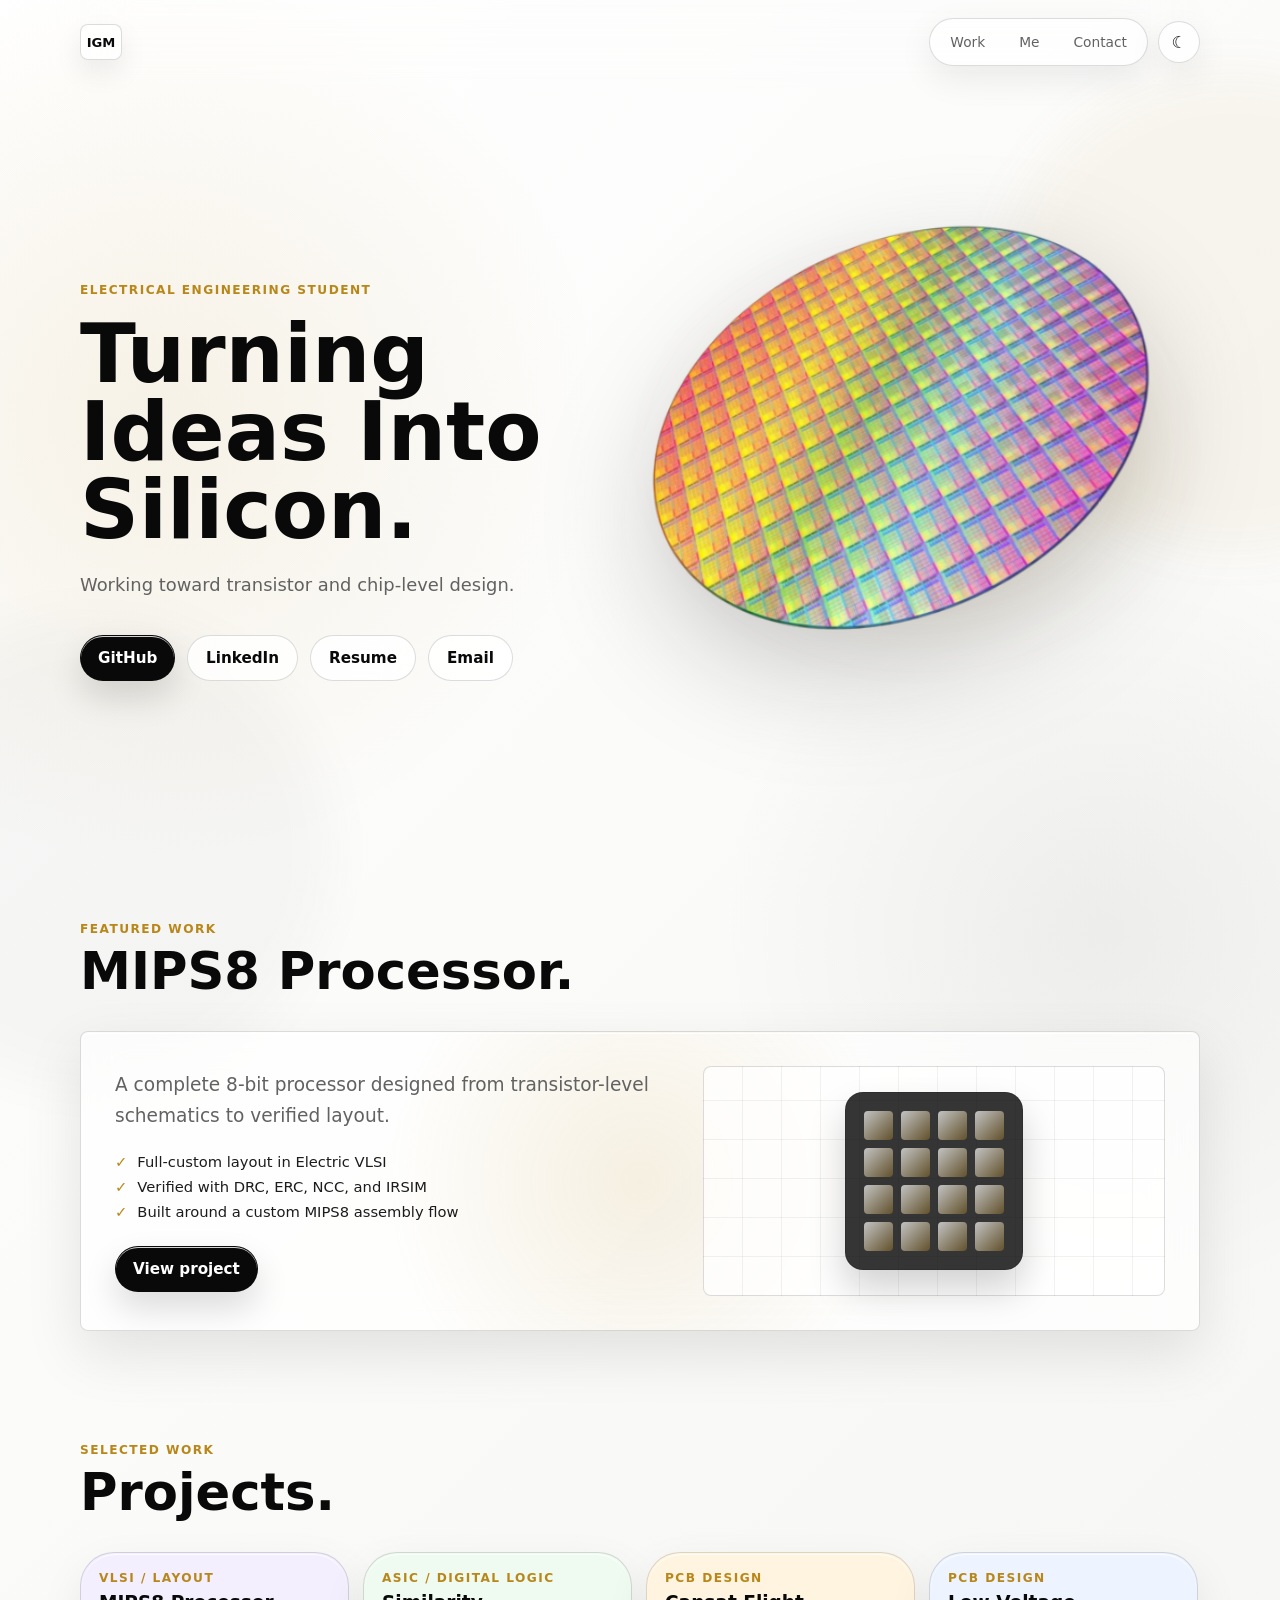
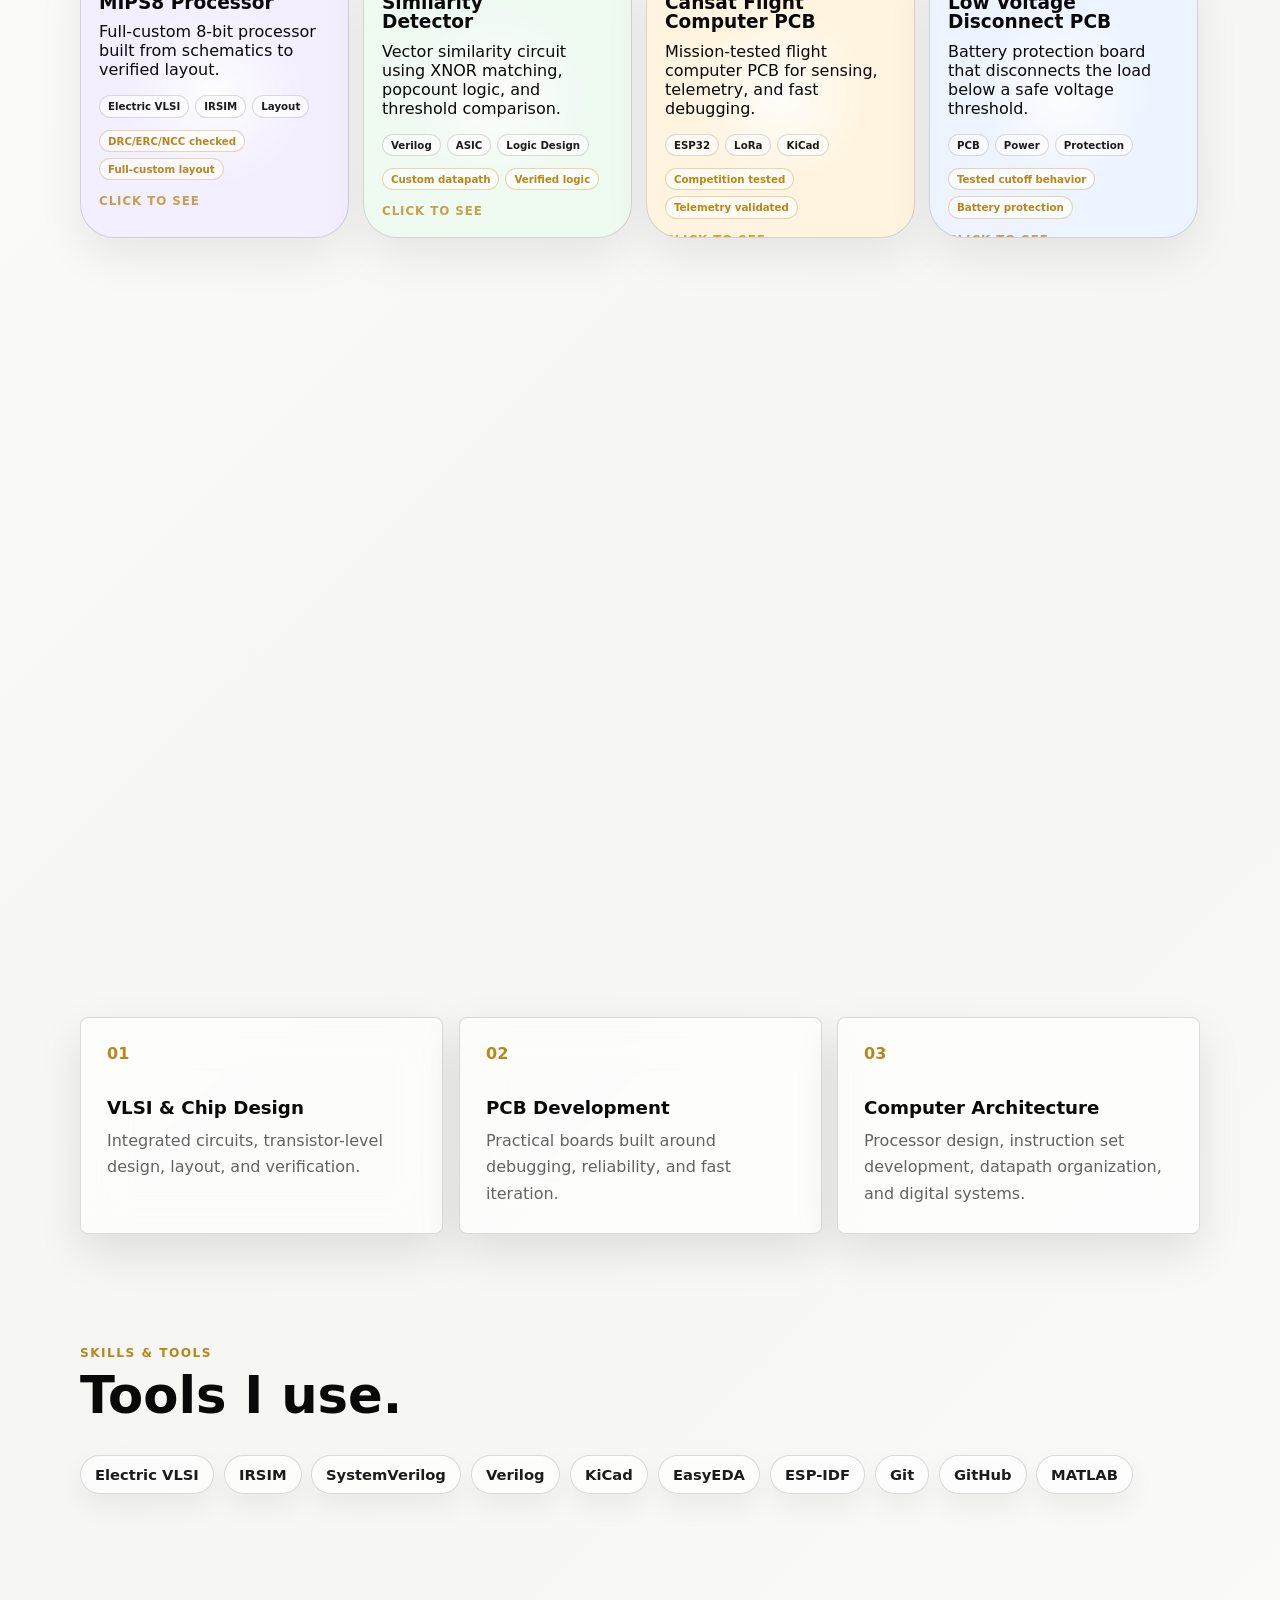
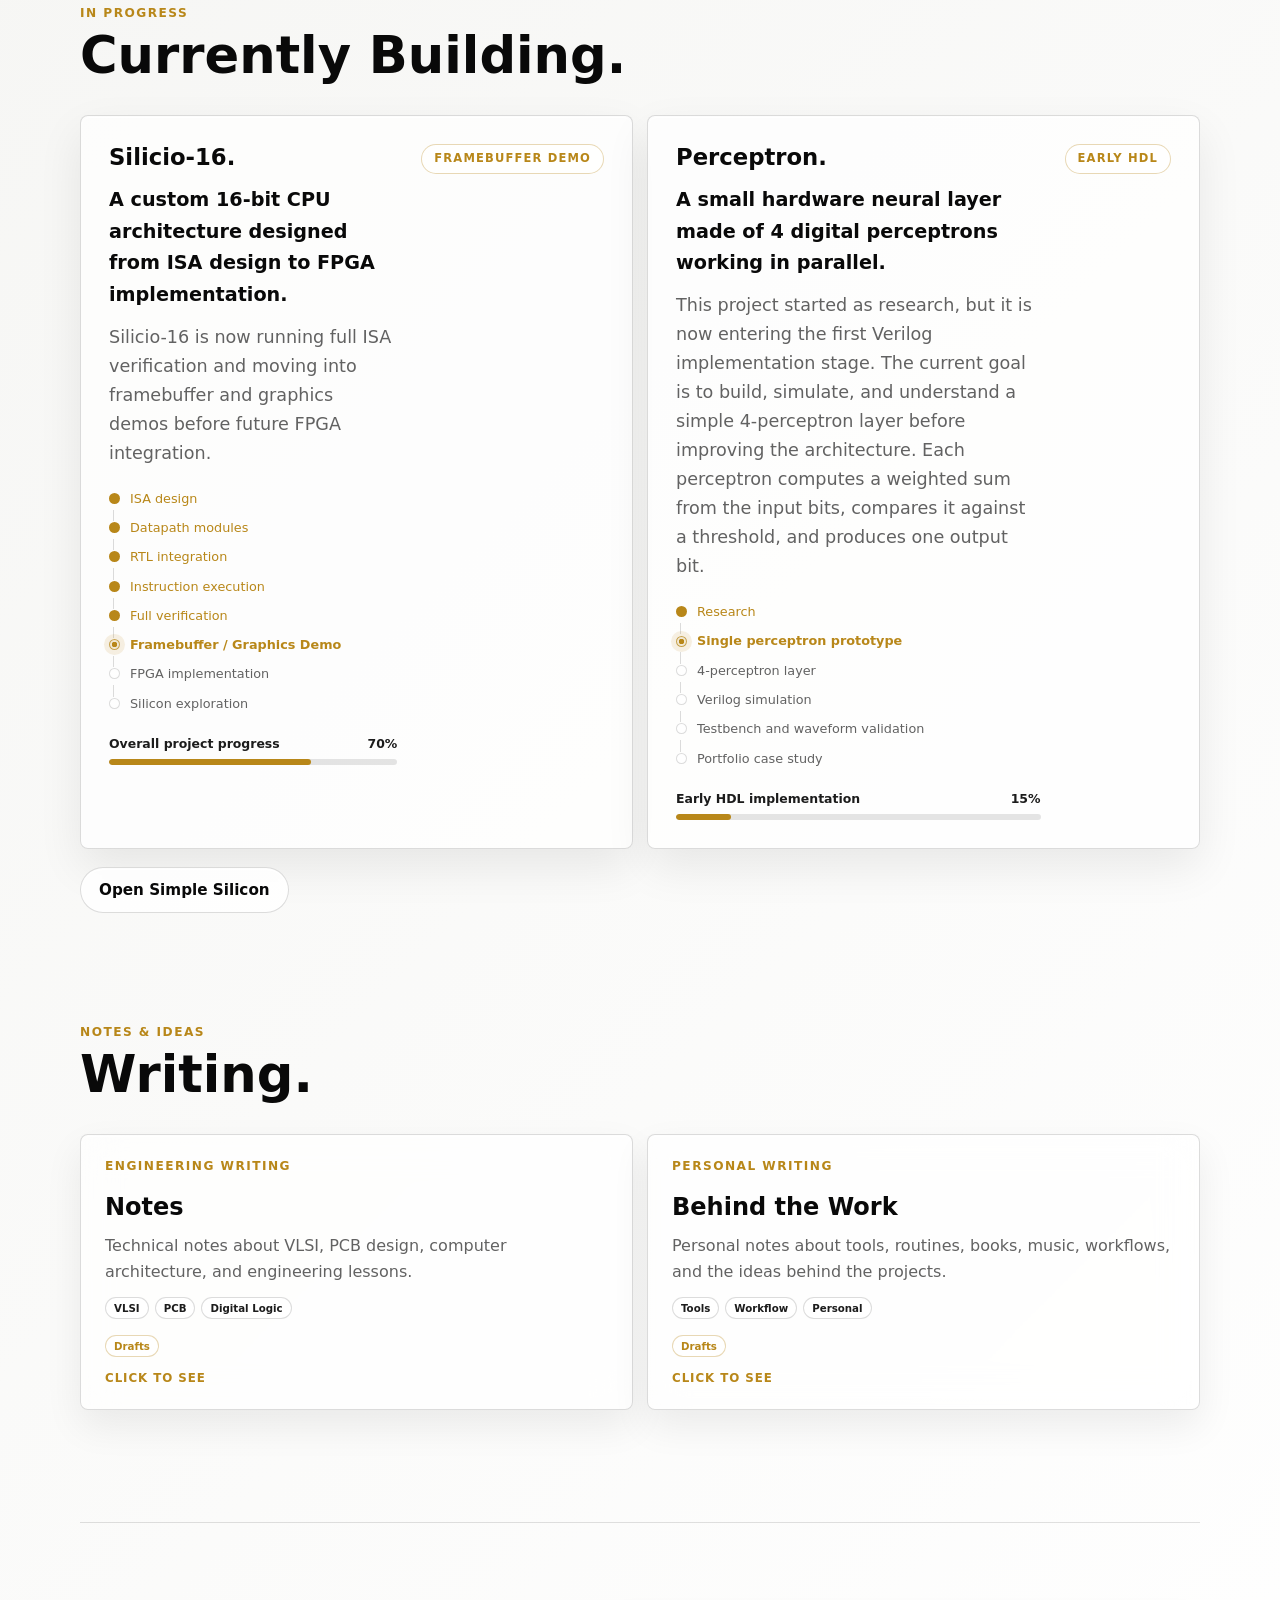
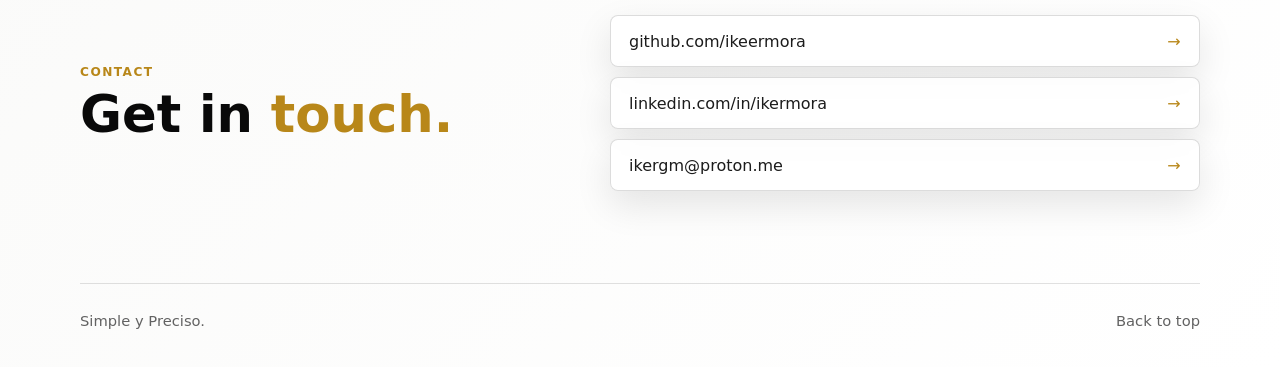
==== commit 45a82dcd: "Add Simple Silicon links to portfolio" ====
--- a/index.html
+++ b/index.html
@@ -25,7 +25,7 @@
     <!-- Google Analytics 4: configure the Measurement ID in analytics-config.js. -->
     <script src="analytics-config.js?v=1"></script>
     <script src="analytics.js?v=1"></script>
-    <link rel="stylesheet" href="styles.css?v=47" />
+    <link rel="stylesheet" href="styles.css?v=49" />
   </head>
   <body>
     <div class="ambient ambient-one"></div>
@@ -377,6 +377,11 @@
             <span class="status-badge">Early HDL</span>
           </article>
         </div>
+        <div class="section-action-row">
+          <a class="button secondary" href="https://ikeermora.github.io/simplesilicon/" target="_blank" rel="noreferrer">
+            Open Simple Silicon
+          </a>
+        </div>
       </section>
 
       <section id="writing" class="section-shell writing-section">
@@ -429,6 +434,6 @@
 
     <div class="copy-toast" role="status" aria-live="polite">Mail copiado</div>
 
-    <script src="script.js?v=42"></script>
+    <script src="script.js?v=43"></script>
   </body>
 </html>
--- a/styles.css
+++ b/styles.css
@@ -1557,6 +1557,12 @@
   margin-top: 12px;
 }
 
+.section-action-row {
+  display: flex;
+  justify-content: flex-start;
+  margin-top: 18px;
+}
+
 .roadmap {
   display: grid;
   gap: 12px;
@@ -2079,6 +2085,45 @@
   object-fit: contain;
 }
 
+.magnify-target {
+  position: relative;
+  overflow: hidden;
+  cursor: zoom-in;
+}
+
+.magnifier-lens {
+  position: absolute;
+  left: 0;
+  top: 0;
+  width: clamp(120px, 15vw, 180px);
+  height: clamp(120px, 15vw, 180px);
+  border: 1px solid rgba(184, 135, 25, 0.34);
+  border-radius: 50%;
+  background-repeat: no-repeat;
+  box-shadow:
+    0 18px 48px rgba(9, 9, 9, 0.22),
+    inset 0 1px 0 rgba(255, 255, 255, 0.26);
+  opacity: 0;
+  pointer-events: none;
+  transform: translate(-50%, -50%) scale(0.96);
+  transition:
+    opacity 220ms cubic-bezier(0.16, 1, 0.3, 1),
+    transform 220ms cubic-bezier(0.16, 1, 0.3, 1);
+  will-change: left, top, background-position, opacity, transform;
+}
+
+:root[data-theme="dark"] .magnifier-lens {
+  border-color: rgba(213, 166, 51, 0.4);
+  box-shadow:
+    0 22px 56px rgba(0, 0, 0, 0.34),
+    inset 0 1px 0 rgba(255, 255, 255, 0.18);
+}
+
+.magnify-target.is-magnifying .magnifier-lens {
+  opacity: 1;
+  transform: translate(-50%, -50%) scale(1);
+}
+
 .verification-accordion .accordion-trigger {
   gap: 12px;
 }
@@ -2350,6 +2395,10 @@
   transition: max-height 280ms cubic-bezier(0.2, 0.8, 0.2, 1), opacity 180ms ease;
 }
 
+.accordion-item.is-open .accordion-content {
+  overflow: visible;
+}
+
 .accordion-inner {
   display: grid;
   gap: 14px;
@@ -3324,6 +3373,20 @@
   .wafer-lens {
     display: none;
   }
+
+  .magnifier-lens {
+    display: none;
+  }
+}
+
+@media (hover: none), (pointer: coarse) {
+  .magnify-target {
+    cursor: default;
+  }
+
+  .magnifier-lens {
+    display: none;
+  }
 }
 
 @media (max-width: 860px) {
